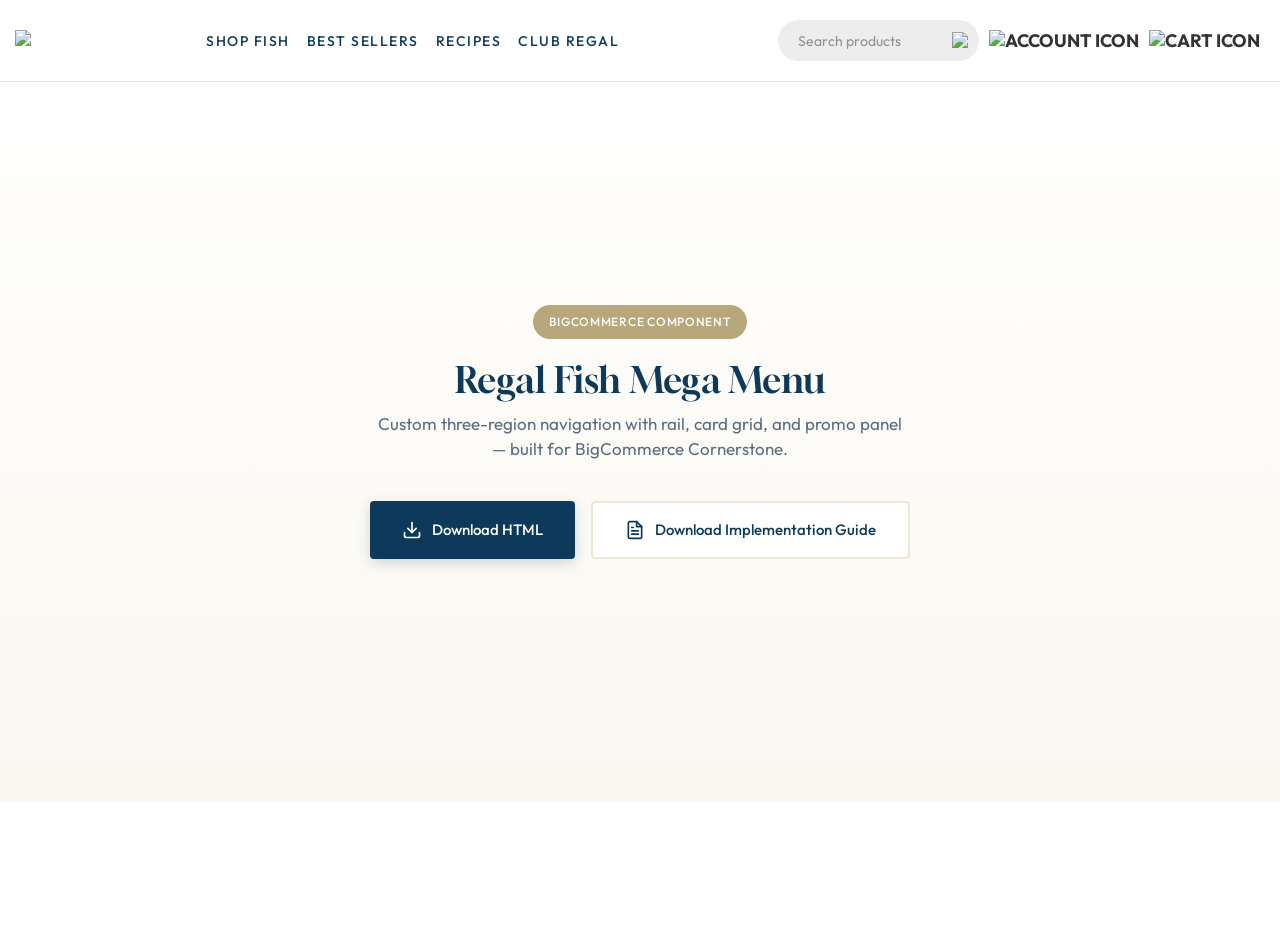
==== index.html @ 3db33301 "Add files via upload" ====
﻿<!DOCTYPE html>
<html class="no-js" lang="en">
    <head>
        <meta charset="UTF-8">
        <title>Regal Fish | Mega Menu</title>
        <meta name="description" content="Custom mega menu navigation component for Regal Fish BigCommerce store.">
        <link href="https://cdn11.bigcommerce.com/s-lz0jp6q42t/product_images/MicrosoftTeams-image%20%285%29.png?t&#x3D;1686746360" rel="shortcut icon">
        <meta name="viewport" content="width=device-width, initial-scale=1">

        <script>
            document.documentElement.className = document.documentElement.className.replace('no-js', 'js');
        </script>

        <link rel="preconnect" href="https://fonts.googleapis.com">
        <link rel="preconnect" href="https://fonts.gstatic.com" crossorigin>
        <link href="https://fonts.googleapis.com/css2?family=Outfit:wght@400;500;600&display=swap" rel="stylesheet">
        <link href="https://fonts.bunny.net/css?family=gloock:400" rel="stylesheet">

        <style type="text/css" media="screen, print">
            @font-face {
            font-family: "Calisga";
                    src: url("https://cdn11.bigcommerce.com/s-lz0jp6q42t/content/calisga.ttf");
                }
        </style>

        <link data-stencil-stylesheet href="assets/theme.css" rel="stylesheet">

        <style>
            body,
            .accordion-navigation > a,
            .accordion-title,
            .account-product-detail-heading,
            .account-product-subtitle,
            .button,
            .cart-total-grandTotal,
            .compareTable-heading,
            .form-label--alternate,
            .header-logo-text,
            .modal--alert,
            .paymentMethodForm-heading,
            .productView-info-name,
            h1, h2, h3, h4, h5, h6 {
                font-family: Outfit, sans-serif;
            }
        </style>
                    <style id="megaMenuOverrides">
            /* ===== Fish Society-style mega dropdown (Regal palette) ===== */
            /* ===== 3 breakpoints: desktop (>1200), tablet (1026-1200), mobile (<=1025) ===== */
            .navPages-item--mega { position: static; }

            .header .header--inner {
                padding: 1rem 1.5rem 0;
                grid-gap: 0.5rem;
            }
            /* mobile menu panel is hidden everywhere unless explicitly opened below 1024px */
            .mmenu { display: none !important; }

            /* --- desktop defaults (logo / nav alignment) --- */
            .header .header-logo__link { justify-content: flex-start; margin: 0; }
            .header .navPages-container { align-self: center; margin-left: 2.75rem; height: auto; }
            .header .navPages-container .navPages,
            .header .navPages-container .navPages-list--mega { display: flex; align-items: center; }
            .header .navPages-container .navPages-action { vertical-align: middle; }

            /* --- nav font/padding: consolidate theme's 1200px + 1440px into single 980px --- */
            @media (min-width: 980px) {
                .navPages .navPages-action {
                    font-size: 1.4rem;
                    padding: .78571rem .85rem;
                }
            }

            /* --- desktop: search bar fills available space, skip tablet row-below layout --- */
            @media (min-width: 1025px) {
                .header .header--inner {
                    grid-template-areas: 'logo navigation search usernav';
                    grid-template-columns: 150px 3fr 1fr auto;
                    padding: 2rem 1.5rem;
                }
                .header .header-search { flex: 1; }
                .header .header-search .form-field { width: 100%; }
            }

            .header__dropdown {
                display: none;
                position: absolute;
                top: 100%;
                left: 0;
                width: 100%;
                background-color: #fff;
                padding: 0;
                z-index: 210;
                box-shadow: 0 8px 20px rgba(13, 58, 91, 0.08);
            }

            .header__dropdown::before {
                content: "";
                position: absolute;
                left: 0;
                right: 0;
                top: -10px;
                height: 10px;
            }

            .navPages-item--mega:hover .header__dropdown,
            .navPages-item--mega:focus-within .header__dropdown,
            .navPages-item--mega.is-open .header__dropdown { display: block; }

            .header__dropdown__container {
                width: 96%;
                max-width: 1410px;
                margin: 0 auto;
                border-top: 1px solid #f2f2f2;
                padding: 30px 0 42px;
            }

            .header__dropdown__all-fish { display: flex; gap: 2rem; }

            /* --- left rail: group types --- */
            .header__dropdown__all-fish__types {
                width: 240px;
                flex-shrink: 0;
                height: calc(100% + 60px);
                margin: -30px 10px 0 0;
                padding: 30px 0;
            }

            .header__dropdown__all-fish__type {
                display: flex;
                justify-content: space-between;
                align-items: center;
                color: #0d3a5b;
                cursor: pointer;
                padding: 14px 12px;
                font-family: 'Gloock', serif;
                font-size: 1.6rem;
                line-height: 20px;
                position: relative;
            }

            .header__dropdown__all-fish__type:not(:last-child) { border-bottom: 1px solid #f0ebe0; }

            .header__dropdown__all-fish__type::after {
                content: "";
                position: absolute;
                left: 0;
                bottom: -1px;
                height: 2px;
                width: 100%;
                background-color: #b8a77b;
                transform: scaleX(0);
                transform-origin: bottom right;
                transition: transform 0.35s ease-out;
            }

            .header__dropdown__all-fish__type:hover { color: #b8a77b; }
            .header__dropdown__all-fish__type:hover::after { transform: scaleX(1); transform-origin: bottom left; }
            .header__dropdown__all-fish__type-active { color: #b8a77b; }
            .header__dropdown__all-fish__type-arrow { display: flex; align-items: center; transition: transform 0.35s ease-out; }
            .header__dropdown__all-fish__type:hover .header__dropdown__all-fish__type-arrow { transform: translateX(4px); }
            .header__dropdown__all-fish__type:hover .header__dropdown__all-fish__type-arrow svg path { stroke: #b8a77b; }

            .header__dropdown__all-fish__type-image-container {
                display: grid;
                align-items: center;
            }

            /* --- middle: collections links panel --- */
            .header__dropdown__all-fish__links {
                display: flex;
                flex-direction: column;
                flex: 1 1 auto;
                min-width: 0;
            }

            .header__dropdown__all-fish__links-title,
            .header__dropdown__all-fish__links-hot-this-week-title {
                margin: 0;
                padding: 12px 0 20px;
                font-family: 'Gloock', serif;
                font-size: 22px;
                font-weight: 400;
                color: #0d3a5b;
                text-align: left;
                letter-spacing: 0;
            }

            .header__dropdown__all-fish__links-container {
                display: none;
                grid-template-columns: repeat(3, 1fr);
                gap: 15px;
                align-content: start;
            }

            .header__dropdown__all-fish__links-container.is-active { display: grid; }

            .header__dropdown__all-fish__link { cursor: pointer; margin-bottom: 1rem; }

            .header__dropdown__all-fish__link a {
                display: grid;
                grid-template-columns: 1fr 1fr;
                align-items: stretch;
                gap: 0;
                max-width: 220px;
                height: 100%;
                padding: 0;
                border: 1px solid #eee7d6;
                border-radius: 3px;
                color: #0d3a5b;
                font-family: Outfit, sans-serif;
                font-size: 1.3rem;
                font-weight: 400;
                line-height: 20px;
                text-decoration: none;
                overflow: hidden;
                position: relative;
            }

            .header__dropdown__all-fish__link a::after {
                content: "";
                position: absolute;
                left: 0;
                bottom: 0;
                height: 2px;
                width: 100%;
                background-color: #b8a77b;
                transform: scaleX(0);
                transform-origin: bottom right;
                transition: transform 0.35s ease-out;
            }

            .header__dropdown__all-fish__link a:hover { color: #01427f; }
            .header__dropdown__all-fish__link a:hover::after { transform: scaleX(1); transform-origin: bottom left; }

            .header__dropdown__all-fish__link a span {
                display: flex;
                align-items: center;
                padding: 10px 12px;
            }

            .header__dropdown__all-fish__link-image-clip {
                position: relative;
                overflow: hidden;
            }

            .header__dropdown__all-fish__link-image {
                width: 100%;
                height: 100%;
                object-fit: cover;
                display: block;
                background: #eee7d6;
                transition: transform 0.35s ease;
            }

            .header__dropdown__all-fish__link a:hover .header__dropdown__all-fish__link-image {
                transform: scale(1.08);
            }

            /* --- right rail: Hot This Week promos --- */
            .header__dropdown__all-fish__links-hot-this-week-container {
                display: flex;
                flex-direction: column;
                width: 100%;
                max-width: 400px;
                margin-left: auto;
                margin-right: 0;
                padding-left: 40px;
            }

            .header__dropdown__all-fish__links-hot-this-week-box {
                display: flex;
                flex-direction: column;
                row-gap: 15px;
            }

            .header__dropdown__all-fish__links-hot-this-week-container a { text-decoration: none; }

            .header__promo-card {
                position: relative;
                display: flex;
                align-items: stretch;
                gap: 0;
                width: 100%;
                padding: 0;
                border: 1px solid #eee7d6;
                border-radius: 3px;
                overflow: hidden;
                transition: background-color 0.35s ease-out;
            }

            .header__promo-card:hover { background-color: #f6f1e4; }

            .header__promo-card__image { flex: 0 0 110px; overflow: hidden; }
            .header__promo-card__image img {
                width: 110px;
                height: 110px;
                object-fit: cover;
                display: block;
                transition: transform 0.35s ease-out;
            }

            .header__promo-card:hover .header__promo-card__image img { transform: scale(1.06); }
            .header__promo-card:hover .header__promo-card__text-ctaText { color: #b8a77b; }

            .header__promo-card__text {
                display: flex;
                flex-direction: column;
                justify-content: center;
                align-items: flex-start;
                width: 100%;
                height: auto;
                padding: 12px 14px;
            }

            .header__promo-card__text > span {
                color: #0d3a5b;
                margin: 0 0 8px;
                font-family: 'Gloock', serif;
                font-size: 17px;
                font-weight: 400;
                line-height: 120%;
            }

            .header__promo-card__text-ctaText {
                margin: 0;
                font-family: Outfit, sans-serif;
                font-size: 13px;
                color: #01427f;
                text-decoration: underline;
            }

            .header__promo-card__text-subtitle {
                display: inline-block;
                margin: 0 0 8px;
                padding: 4px 8px;
                border-radius: 3px;
                background-color: #b8a77b;
                color: #fff;
                font-family: Outfit, sans-serif;
                font-size: 11px;
                font-weight: 500;
                line-height: 1;
                letter-spacing: 0.04em;
                text-transform: uppercase;
            }

            /* ============================================
               TABLET  max-width: 1200px
               ============================================ */
            @media (max-width: 1200px) {
                .header__dropdown__all-fish__links-hot-this-week-container { display: none; }
                .header__dropdown__all-fish__links-container { grid-template-columns: repeat(2, 1fr); }
                .header__dropdown__all-fish__types { width: 200px; margin-right: 0; }
                .header__dropdown__all-fish__type { padding: 12px 10px; }
                .header__dropdown__all-fish__link a { max-width: none; }
            }

            /* hide hamburger at exactly 1025px (theme shows it there, we want 1024px) */
            @media (min-width: 1025px) and (max-width: 1025px) {
                .mobileMenu-toggle { display: none !important; }
            }

            /* keep two-row mobile grid layout through 1024px (theme switches to single-row at 801px) */
            @media (min-width: 801px) and (max-width: 1024px) {
                .header .header--inner {
                    grid-template-areas: 'mobilenav logo usernav' 'search search search';
                    grid-template-columns: 1fr 140px 1fr;
                    grid-gap: 1rem;
                    padding-top: 1.5rem;
                    padding-bottom: 1.5rem;
                }
            }

            /* ============================================
               MOBILE  max-width: 1024px
               hamburger + nav switch + mmenu + dropdown mobile
               ============================================ */
            @media (max-width: 1024px) {
                /* --- hamburger: gold circle matching basket.svg --- */
                .mobileMenu-toggle {
                    width: 41.19px;
                    height: 41.19px;
                    padding: 0;
                    line-height: 0;
                    border-radius: 50%;
                    background-color: #b8a77b !important;
                    display: flex;
                    align-items: center;
                    justify-content: center;
                    overflow: hidden;
                }

                .mobileMenu-toggle .mobileMenu-toggleIcon {
                    position: absolute !important;
                    top: 50% !important;
                    left: 50% !important;
                    transform: translate(-50%, -50%);
                    width: 20px !important;
                    height: 2px !important;
                    line-height: 0;
                    margin: 0;
                }

                .mobileMenu-toggle:not(.is-open) .mobileMenu-toggleIcon { background-color: #fff !important; }

                .mobileMenu-toggle .mobileMenu-toggleIcon::before,
                .mobileMenu-toggle .mobileMenu-toggleIcon::after {
                    width: 20px !important;
                    height: 2px !important;
                    background-color: #fff !important;
                    left: 0 !important;
                }

                .mobileMenu-toggle:not(.is-open) .mobileMenu-toggleIcon::before { top: -6px !important; bottom: auto !important; }
                .mobileMenu-toggle:not(.is-open) .mobileMenu-toggleIcon::after { bottom: -6px !important; top: auto !important; }

                /* --- theme nav hidden, self-contained mmenu active --- */
                .navPages-container,
                .navPages-container.is-open { display: none !important; }

                .mmenu {
                    display: none;
                    position: absolute;
                    top: 100%;
                    left: 0;
                    right: 0;
                    z-index: 300;
                    background-color: #fff;
                    border-top: 1px solid #eee7d6;
                    box-shadow: 0 8px 20px rgba(13, 58, 91, 0.08);
                    max-height: calc(100vh - 90px);
                    overflow-y: auto;
                    -webkit-overflow-scrolling: touch;
                }
                .mmenu.is-open { display: block !important; }

                .mmenu__inner { padding: 4px 0 14px; }

                .mmenu__top,
                .mmenu__group {
                    display: flex;
                    justify-content: space-between;
                    align-items: center;
                    width: 100%;
                    padding: 15px 16px;
                    border: 0;
                    border-bottom: 1px solid #f0ebe0;
                    background: none;
                    font-family: 'Gloock', serif;
                    color: #0d3a5b;
                    text-align: left;
                    text-decoration: none;
                    cursor: pointer;
                }
                .mmenu__top { font-size: 1.7rem; }
                .mmenu__top--club { color: #b8a77b; }

                .mmenu__chev { flex-shrink: 0; color: #b8a77b; transition: transform 0.25s ease-out; }
                .mmenu__top.is-expanded .mmenu__chev,
                .mmenu__group.is-expanded .mmenu__chev { transform: rotate(180deg); }

                .mmenu__shop { padding: 2px 0 6px; background-color: #faf7ef; }
                .mmenu__shop .mmenu__group:last-of-type { border-bottom: 0; }

                .mmenu__group { font-size: 1.55rem; padding-left: 24px; }

                .mmenu__cards {
                    display: grid;
                    grid-template-columns: 1fr 1fr;
                    gap: 8px;
                    margin: 0 12px 12px;
                    padding: 10px;
                    background-color: #fff;
                    border: 1px solid #eee7d6;
                    border-radius: 3px;
                }
                .mmenu__cards[hidden] { display: none; }

                .mmenu__card {
                    display: flex;
                    align-items: center;
                    gap: 10px;
                    padding: 5px;
                    border: 1px solid #eee7d6;
                    border-radius: 3px;
                    background-color: #fff;
                    color: #0d3a5b;
                    font-family: Outfit, sans-serif;
                    font-size: 1.3rem;
                    line-height: 1.25;
                    text-decoration: none;
                }
                .mmenu__card img { width: 44px; height: 44px; object-fit: cover; flex-shrink: 0; }

                /* --- mega dropdown becomes mobile pill layout --- */
                .header__dropdown {
                    position: static;
                    box-shadow: none;
                    width: auto;
                    background-color: #fff;
                    border-top: 1px solid #eee7d6;
                }

                .header__dropdown::before { display: none; }

                .navPages-item--mega:hover .header__dropdown,
                .navPages-item--mega:focus-within .header__dropdown { display: none; }
                .navPages-item--mega.is-open .header__dropdown { display: block; }

                .navPages-container.is-open { overflow-y: auto; }

                .header__dropdown__container { width: auto; max-width: none; padding: 12px 12px 16px; border-top: 0; }
                .header__dropdown__all-fish { flex-direction: column; gap: 14px; }

                /* group rows become tappable pills */
                .header__dropdown__all-fish__types {
                    width: auto;
                    height: auto;
                    margin: 0;
                    padding: 0;
                    display: flex;
                    flex-wrap: wrap;
                    gap: 8px;
                }

                .header__dropdown__all-fish__type {
                    padding: 10px 13px;
                    border: 1px solid #eee7d6;
                    border-radius: 999px;
                    font-family: Outfit, sans-serif;
                    font-size: 1.4rem;
                    line-height: 1;
                }

                .header__dropdown__all-fish__type:not(:last-child) { border-bottom: 1px solid #eee7d6; }

                .header__dropdown__all-fish__type::after { display: none; }

                .header__dropdown__all-fish__type:hover,
                .header__dropdown__all-fish__type-active { color: #fff; background-color: #b8a77b; border-color: #b8a77b; }

                .header__dropdown__all-fish__type-arrow { display: none; }

                /* titles sit flush above their panel */
                .header__dropdown__all-fish__links-title,
                .header__dropdown__all-fish__links-hot-this-week-title {
                    padding: 0 0 10px;
                    font-size: 20px;
                }

                .header__dropdown__all-fish__link { margin-bottom: 0; }
                .header__dropdown__all-fish__link a span { font-size: 1.4rem; }

                /* cards: 2-col default, single-col on very small screens */
                .header__dropdown__all-fish__links-container {
                    grid-template-columns: repeat(2, 1fr);
                    gap: 10px;
                }

                @media (max-width: 480px) {
                    .header__dropdown__all-fish__links-container { grid-template-columns: 1fr; }
                    .header__dropdown__all-fish__link a { grid-template-columns: 42% 1fr; }
                }
            }

        </style>

        <style>
            /* ===== Hero section styles ===== */
            .hero {
                display: flex;
                flex-direction: column;
                align-items: center;
                justify-content: center;
                text-align: center;
                padding: 80px 24px 100px;
                min-height: calc(100vh - 180px);
                background: linear-gradient(180deg, #fff 0%, #faf7ef 100%);
            }

            .hero__badge {
                display: inline-block;
                margin-bottom: 20px;
                padding: 6px 16px;
                border-radius: 999px;
                background-color: #b8a77b;
                color: #fff;
                font-family: Outfit, sans-serif;
                font-size: 12px;
                font-weight: 500;
                letter-spacing: 0.06em;
                text-transform: uppercase;
            }

            .hero__title {
                margin: 0 0 12px;
                font-family: 'Gloock', serif;
                font-size: clamp(2.4rem, 5vw, 3.6rem);
                font-weight: 400;
                color: #0d3a5b;
                line-height: 1.15;
            }

            .hero__subtitle {
                margin: 0 0 40px;
                font-family: Outfit, sans-serif;
                font-size: clamp(1.4rem, 2.5vw, 1.7rem);
                font-weight: 400;
                color: #5a6d7e;
                max-width: 540px;
                line-height: 1.45;
            }

            .hero__buttons {
                display: flex;
                flex-wrap: wrap;
                gap: 16px;
                justify-content: center;
            }

            .hero__btn {
                display: inline-flex;
                align-items: center;
                gap: 10px;
                padding: 16px 32px;
                border-radius: 4px;
                font-family: Outfit, sans-serif;
                font-size: 1.5rem;
                font-weight: 500;
                text-decoration: none;
                cursor: pointer;
                transition: background-color 0.25s ease, color 0.25s ease, box-shadow 0.25s ease;
            }

            .hero__btn--primary {
                background-color: #0d3a5b;
                color: #fff;
                box-shadow: 0 4px 14px rgba(13, 58, 91, 0.18);
            }

            .hero__btn--primary:hover {
                background-color: #01427f;
                box-shadow: 0 6px 20px rgba(1, 66, 127, 0.24);
            }

            .hero__btn--secondary {
                background-color: #fff;
                color: #0d3a5b;
                border: 2px solid #eee7d6;
            }

            .hero__btn--secondary:hover {
                border-color: #b8a77b;
                color: #b8a77b;
            }

            .hero__btn svg {
                width: 20px;
                height: 20px;
                flex-shrink: 0;
            }

            @media (max-width: 600px) {
                .hero { padding: 60px 20px 80px; }
                .hero__buttons { flex-direction: column; width: 100%; max-width: 320px; }
                .hero__btn { width: 100%; justify-content: center; }
            }
        </style>
</head>
<body>
<header class="header" role="banner">
    <div class="header--inner">
        <a href="#" class="mobileMenu-toggle" data-mobile-menu-toggle="menu">
            <span class="mobileMenu-toggleIcon">Toggle menu</span>
        </a>
        <nav class="navUser">

    <ul class="navUser-section navUser-section--alt">
            <li class="navUser-item navUser-item--account">
                <a class="navUser-action"
                   href="https://regalfish.co.uk/login.php"
                   aria-label="Sign in"
                >
                <img src="https://cdn11.bigcommerce.com/s-lz0jp6q42t/stencil/526afbd0-7ec4-013f-fe36-4aa1f79feaa5/e/20672ba0-7e9a-013f-3a9b-2e37e71a75be/icons/account.svg" alt="Account Icon">
                </a>
                </li>
        <li class="navUser-item navUser-item--cart">
            <a class="navUser-action"
               data-cart-preview
               data-dropdown="cart-preview-dropdown"
               data-options="align:right"
               href="https://regalfish.co.uk/cart.php"
               aria-label="Cart with 0 items"
            >
                <span class="navUser-item-cartLabel"><img src="https://cdn11.bigcommerce.com/s-lz0jp6q42t/stencil/526afbd0-7ec4-013f-fe36-4aa1f79feaa5/e/20672ba0-7e9a-013f-3a9b-2e37e71a75be/icons/basket.svg" alt="Cart Icon"></span>
                <span class="countPill cart-quantity"></span>
            </a>

            <div class="dropdown-menu" id="cart-preview-dropdown" data-dropdown-content aria-hidden="true"></div>
        </li>
    </ul>
</nav>        <div class="header-logo">
            <a href="https://regalfish.co.uk/" class="header-logo__link" data-header-logo-link>
        <div class="header-logo-image-container">
            <img class="header-logo-image"
            src="https://cdn11.bigcommerce.com/s-lz0jp6q42t/stencil/526afbd0-7ec4-013f-fe36-4aa1f79feaa5/e/20672ba0-7e9a-013f-3a9b-2e37e71a75be/icons/logo-blue.svg"
            alt="Regal Fish Supplies Limited"
            title="Regal Fish Supplies Limited">
        </div>
</a>
        </div>
        <div class="navPages-container" id="menu" data-menu>
            <nav class="navPages">
    <ul class="navPages-list navPages-list--mega">
                <li class="navPages-item navPages-item--mega">
            <a class="navPages-action has-subMenu" href="https://regalfish.co.uk/brands/" aria-haspopup="true">
                Shop Fish
                <i class="icon navPages-action-moreIcon" aria-hidden="true" data-collapsible="navPages-Mega">
                    <svg><use href="#icon-chevron-down" /></svg>
                </i>
            </a>
            <div class="header__dropdown" id="navPages-Mega" role="menu">
                <div class="header__dropdown__container">
                    <div class="header__dropdown__all-fish">
                        <div class="header__dropdown__all-fish__types">
                    <div class="header__dropdown__all-fish__type header__dropdown__all-fish__type-active" data-target="fish" data-handle="/fish/">

                        <div class="header__dropdown__all-fish__type-image-container">


                            <span>Fish</span>

                        </div>

                        <div class="header__dropdown__all-fish__type-arrow"><svg width="12" height="12" viewBox="0 0 12 12" fill="none" aria-hidden="true"><path d="M6 2.5L9.5 6L6 9.5" stroke="black" stroke-linecap="round" stroke-linejoin="round"/></svg></div>

                    </div>

                    <div class="header__dropdown__all-fish__type" data-target="shellfish" data-handle="/shellfish/">
                        <div class="header__dropdown__all-fish__type-image-container">
                            <span>Shellfish</span>
                        </div>
                        <div class="header__dropdown__all-fish__type-arrow"><svg width="12" height="12" viewBox="0 0 12 12" fill="none" aria-hidden="true"><path d="M6 2.5L9.5 6L6 9.5" stroke="black" stroke-linecap="round" stroke-linejoin="round"/></svg></div>
                    </div>
<div class="header__dropdown__all-fish__type" data-target="smoked" data-handle="/smoked-fish/">
                        <div class="header__dropdown__all-fish__type-image-container">
                            <span>Smoked &amp; Cured</span>
                        </div>
                        <div class="header__dropdown__all-fish__type-arrow"><svg width="12" height="12" viewBox="0 0 12 12" fill="none" aria-hidden="true"><path d="M6 2.5L9.5 6L6 9.5" stroke="black" stroke-linecap="round" stroke-linejoin="round"/></svg></div>
                    </div>

                    <div class="header__dropdown__all-fish__type" data-target="prepared" data-handle="/prepared-fish/">

                        <div class="header__dropdown__all-fish__type-image-container">


                            <span>Prepared & Easy</span>

                        </div>

                        <div class="header__dropdown__all-fish__type-arrow"><svg width="12" height="12" viewBox="0 0 12 12" fill="none" aria-hidden="true"><path d="M6 2.5L9.5 6L6 9.5" stroke="black" stroke-linecap="round" stroke-linejoin="round"/></svg></div>

                    </div>

                    <div class="header__dropdown__all-fish__type" data-target="pantry" data-handle="/pantry/">

                        <div class="header__dropdown__all-fish__type-image-container">


                            <span>Pantry & More</span>

                        </div>

                        <div class="header__dropdown__all-fish__type-arrow"><svg width="12" height="12" viewBox="0 0 12 12" fill="none" aria-hidden="true"><path d="M6 2.5L9.5 6L6 9.5" stroke="black" stroke-linecap="round" stroke-linejoin="round"/></svg></div>

                    </div>

                        </div>
                        <div class="header__dropdown__all-fish__links">
                            <h4 class="header__dropdown__all-fish__links-title">Categories</h4>
                <div class="header__dropdown__all-fish__links-container is-active" data-panel="fish">

                    <div class="header__dropdown__all-fish__link"><a href="/fish/white-fish/"><span>White Fish</span><div class="header__dropdown__all-fish__link-image-clip"><img src="assets/images/white-fish.jpg" alt="" loading="lazy" class="header__dropdown__all-fish__link-image" onerror="this.remove()"></div></a></div>

                    <div class="header__dropdown__all-fish__link"><a href="/fish/oily-fish/"><span>Oily Fish</span><div class="header__dropdown__all-fish__link-image-clip"><img src="assets/images/oily-fish.jpg" alt="" loading="lazy" class="header__dropdown__all-fish__link-image" onerror="this.remove()"></div></a></div>

                    <div class="header__dropdown__all-fish__link"><a href="/fish/flatfish/"><span>Flatfish</span><div class="header__dropdown__all-fish__link-image-clip"><img src="assets/images/flatfish.jpg" alt="" loading="lazy" class="header__dropdown__all-fish__link-image" onerror="this.remove()"></div></a></div>

                    <div class="header__dropdown__all-fish__link"><a href="/fish/whole-fish/"><span>Whole Fish</span><div class="header__dropdown__all-fish__link-image-clip"><img src="assets/images/whole-fish.jpg" alt="" loading="lazy" class="header__dropdown__all-fish__link-image" onerror="this.remove()"></div></a></div>

                    <div class="header__dropdown__all-fish__link"><a href="/fish/fresh-fish/"><span>Fresh Fish</span><div class="header__dropdown__all-fish__link-image-clip"><img src="assets/images/fresh-fish.jpg" alt="" loading="lazy" class="header__dropdown__all-fish__link-image" onerror="this.remove()"></div></a></div>

                    <div class="header__dropdown__all-fish__link"><a href="/fish/frozen-fish/"><span>Frozen Fish</span><div class="header__dropdown__all-fish__link-image-clip"><img src="assets/images/frozen-fish.jpg" alt="" loading="lazy" class="header__dropdown__all-fish__link-image" onerror="this.remove()"></div></a></div>

                    <div class="header__dropdown__all-fish__link"><a href="/fish/fish-portions/"><span>Fish Portions</span><div class="header__dropdown__all-fish__link-image-clip"><img src="assets/images/fish-portions.jpg" alt="" loading="lazy" class="header__dropdown__all-fish__link-image" onerror="this.remove()"></div></a></div>

                    <div class="header__dropdown__all-fish__link"><a href="/fish/fish-fillets/"><span>Fish Fillets</span><div class="header__dropdown__all-fish__link-image-clip"><img src="assets/images/fish-fillets.jpg" alt="" loading="lazy" class="header__dropdown__all-fish__link-image" onerror="this.remove()"></div></a></div>

                    <div class="header__dropdown__all-fish__link"><a href="/fish/seasonal-picks/"><span>Seasonal Picks</span><div class="header__dropdown__all-fish__link-image-clip"><img src="assets/images/seasonal-picks.jpg" alt="" loading="lazy" class="header__dropdown__all-fish__link-image" onerror="this.remove()"></div></a></div>

                </div>

                                    <div class="header__dropdown__all-fish__links-container" data-panel="shellfish">
                    <div class="header__dropdown__all-fish__link"><a href="/shellfish/prawns/"><span>Prawns</span><div class="header__dropdown__all-fish__link-image-clip"><img src="assets/images/prawns.jpg" alt="" loading="lazy" class="header__dropdown__all-fish__link-image" onerror="this.remove()"></div></a></div>
                    <div class="header__dropdown__all-fish__link"><a href="/shellfish/crab/"><span>Crab</span><div class="header__dropdown__all-fish__link-image-clip"><img src="assets/images/crab.jpg" alt="" loading="lazy" class="header__dropdown__all-fish__link-image" onerror="this.remove()"></div></a></div>
                    <div class="header__dropdown__all-fish__link"><a href="/shellfish/lobster/"><span>Lobster</span><div class="header__dropdown__all-fish__link-image-clip"><img src="assets/images/lobster.jpg" alt="" loading="lazy" class="header__dropdown__all-fish__link-image" onerror="this.remove()"></div></a></div>
                    <div class="header__dropdown__all-fish__link"><a href="/shellfish/scallops/"><span>Scallops</span><div class="header__dropdown__all-fish__link-image-clip"><img src="assets/images/scallops.jpg" alt="" loading="lazy" class="header__dropdown__all-fish__link-image" onerror="this.remove()"></div></a></div>
                    <div class="header__dropdown__all-fish__link"><a href="/shellfish/mussels/"><span>Mussels</span><div class="header__dropdown__all-fish__link-image-clip"><img src="assets/images/mussels.jpg" alt="" loading="lazy" class="header__dropdown__all-fish__link-image" onerror="this.remove()"></div></a></div>
                    </div>
                    <div class="header__dropdown__all-fish__links-container" data-panel="smoked">
                    <div class="header__dropdown__all-fish__link"><a href="/smoked-fish/smoked-salmon/"><span>Smoked Salmon</span><div class="header__dropdown__all-fish__link-image-clip"><img src="assets/images/smoked-salmon.jpg" alt="" loading="lazy" class="header__dropdown__all-fish__link-image" onerror="this.remove()"></div></a></div>
                    <div class="header__dropdown__all-fish__link"><a href="/smoked-fish/smoked-haddock/"><span>Smoked Haddock</span><div class="header__dropdown__all-fish__link-image-clip"><img src="assets/images/smoked-fish.jpg" alt="" loading="lazy" class="header__dropdown__all-fish__link-image" onerror="this.remove()"></div></a></div>
                    <div class="header__dropdown__all-fish__link"><a href="/smoked-fish/cured-fish/"><span>Cured Fish</span><div class="header__dropdown__all-fish__link-image-clip"><img src="assets/images/cured-fish.jpg" alt="" loading="lazy" class="header__dropdown__all-fish__link-image" onerror="this.remove()"></div></a></div>
                    </div>
<div class="header__dropdown__all-fish__links-container" data-panel="prepared">

                    <div class="header__dropdown__all-fish__link"><a href="/prepared-fish/no-prep-needed/"><span>No Prep Needed</span><div class="header__dropdown__all-fish__link-image-clip"><img src="assets/images/no-prep-needed.jpg" alt="" loading="lazy" class="header__dropdown__all-fish__link-image" onerror="this.remove()"></div></a></div>

                    <div class="header__dropdown__all-fish__link"><a href="/prepared-fish/chef-ready/"><span>Chef Ready</span><div class="header__dropdown__all-fish__link-image-clip"><img src="assets/images/chef-ready.jpg" alt="" loading="lazy" class="header__dropdown__all-fish__link-image" onerror="this.remove()"></div></a></div>

                    <div class="header__dropdown__all-fish__link"><a href="/prepared-fish/fish-cakes/"><span>Fish Cakes</span><div class="header__dropdown__all-fish__link-image-clip"><img src="assets/images/fish-cakes.jpg" alt="" loading="lazy" class="header__dropdown__all-fish__link-image" onerror="this.remove()"></div></a></div>

                    <div class="header__dropdown__all-fish__link"><a href="/prepared-fish/fish-fingers/"><span>Fish Fingers</span><div class="header__dropdown__all-fish__link-image-clip"><img src="assets/images/fish-fingers.jpg" alt="" loading="lazy" class="header__dropdown__all-fish__link-image" onerror="this.remove()"></div></a></div>

                    <div class="header__dropdown__all-fish__link"><a href="/prepared-fish/battered-breaded/"><span>Battered & Breaded</span><div class="header__dropdown__all-fish__link-image-clip"><img src="assets/images/battered-breaded.jpg" alt="" loading="lazy" class="header__dropdown__all-fish__link-image" onerror="this.remove()"></div></a></div>

                </div>

                <div class="header__dropdown__all-fish__links-container" data-panel="pantry">

                    <div class="header__dropdown__all-fish__link"><a href="/pantry/tinned-fish/"><span>Tinned Fish</span><div class="header__dropdown__all-fish__link-image-clip"><img src="assets/images/tinned-fish.jpg" alt="" loading="lazy" class="header__dropdown__all-fish__link-image" onerror="this.remove()"></div></a></div>

                    <div class="header__dropdown__all-fish__link"><a href="/pantry/sauces-butters/"><span>Sauces & Butters</span><div class="header__dropdown__all-fish__link-image-clip"><img src="assets/images/fish-sauce-butter.jpg" alt="" loading="lazy" class="header__dropdown__all-fish__link-image" onerror="this.remove()"></div></a></div>

                    <div class="header__dropdown__all-fish__link"><a href="/pantry/essentials/"><span>Pantry Essentials</span><div class="header__dropdown__all-fish__link-image-clip"><img src="assets/images/pantry.jpg" alt="" loading="lazy" class="header__dropdown__all-fish__link-image" onerror="this.remove()"></div></a></div>

                    <div class="header__dropdown__all-fish__link"><a href="/pantry/accessories/"><span>Accessories</span><div class="header__dropdown__all-fish__link-image-clip"><img src="assets/images/accessories.jpg" alt="" loading="lazy" class="header__dropdown__all-fish__link-image" onerror="this.remove()"></div></a></div>

                    <div class="header__dropdown__all-fish__link"><a href="/pantry/pet-treats/"><span>Pet Treats</span><div class="header__dropdown__all-fish__link-image-clip"><img src="assets/images/pet-treats.jpg" alt="" loading="lazy" class="header__dropdown__all-fish__link-image" onerror="this.remove()"></div></a></div>

                </div>

                        </div>
                        <div class="header__dropdown__all-fish__links-hot-this-week-container">
                            <h4 class="header__dropdown__all-fish__links-hot-this-week-title">Featured</h4>
                            <div class="header__dropdown__all-fish__links-hot-this-week-box">
                <a href="https://regalfish.co.uk/best-sellers/">

                    <div class="header__promo-card">

                        <div class="header__promo-card__image"><img src="assets/images/feature-best-sellers.jpg" width="110" height="110" alt="" loading="lazy" onerror="this.remove()"></div>

                        <div class="header__promo-card__text"><p class="header__promo-card__text-subtitle">From £6.95</p><span>Best Sellers</span><p class="header__promo-card__text-ctaText">Shop now</p></div>

                    </div>

                </a>

                <a href="https://regalfish.co.uk/new/">

                    <div class="header__promo-card">

                        <div class="header__promo-card__image"><img src="assets/images/feature-new-in.jpg" width="110" height="110" alt="" loading="lazy" onerror="this.remove()"></div>

                        <div class="header__promo-card__text"><p class="header__promo-card__text-subtitle">Just landed</p><span>New Arrivals</span><p class="header__promo-card__text-ctaText">Discover</p></div>

                    </div>

                </a>

                <a href="https://regalfish.co.uk/club-regal/">

                    <div class="header__promo-card">

                        <div class="header__promo-card__image"><img src="assets/images/feature-club-regal.jpg" width="110" height="110" alt="" loading="lazy" onerror="this.remove()"></div>

                        <div class="header__promo-card__text"><p class="header__promo-card__text-subtitle">Exclusive offers</p><span>Club Regal</span><p class="header__promo-card__text-ctaText">Join today</p></div>

                    </div>

                </a>

                            </div>
                        </div>
                    </div>
                </div>
            </div>
        </li>
        <li class="navPages-item">
            <a class="navPages-action"
               href="https://regalfish.co.uk/best-sellers/"
               aria-label="Best Sellers">
                Best Sellers
            </a>
        </li>
        
        <li class="navPages-item">
            <a class="navPages-action"
               href="https://regalfish.co.uk/recipes/"
               aria-label="Recipes">
                Recipes
            </a>
        </li>
        
        <li class="navPages-item nav-acccount hide-desktop">
            <a class="navPages-action"
               href="https://regalfish.co.uk/login.php"
               aria-label="Sign in">
                Sign in
            </a>
                or
                <a class="navPages-action"
                   href="https://regalfish.co.uk/login.php?action=create_account"
                   aria-label="Register">
                    Register
                </a>
        </li>
        <li class="navPages-item"><a class="navPages-action"
           href="/club-regal"
           aria-label="Club Regal">
            Club Regal
        </a></li>
    </ul>
</nav>
        </div>
        <div class="header-search">
            <div class="search">
    <form class="form" onsubmit="return false" data-url="https://regalfish.co.uk/search.php" data-quick-search-form>
        <fieldset class="form-fieldset">
            <div class="form-field">
                <input class="form-input"
                       data-search-quick
                       name="nav-menu-quick-search"
                       id="nav-menu-quick-search"
                       data-error-message="Search field cannot be empty."
                       placeholder="Search products"
                       autocomplete="off"
                >
                <img src="https://cdn11.bigcommerce.com/s-lz0jp6q42t/stencil/526afbd0-7ec4-013f-fe36-4aa1f79feaa5/e/20672ba0-7e9a-013f-3a9b-2e37e71a75be/icons/search-icon.svg" alt="Search Icon">
            </div>
        </fieldset>
    </form>
    <section class="quickSearchResults" data-bind="html: results"></section>
    <p role="status"
       aria-live="polite"
       class="aria-description--hidden"
       data-search-aria-message-predefined-text="product results for"
    ></p>
</div>
        </div>
    </div>

        <!-- Mobile menu: self-contained rebuild -->
        <nav class="mmenu" id="mmenu" aria-hidden="true">
            <div class="mmenu__inner">
                <button class="mmenu__top mmenu__top--shop" type="button" aria-expanded="false"><span>Shop Fish</span><svg class="mmenu__chev" width="12" height="12" viewBox="0 0 12 12" fill="none" aria-hidden="true"><path d="M2.5 6L6 9.5L9.5 6" stroke="currentColor" stroke-linecap="round" stroke-linejoin="round"/></svg></button>
                <div class="mmenu__shop" hidden>
                <button class="mmenu__group" type="button" aria-expanded="false">
                    <span>Fish</span>
                    <svg class="mmenu__chev" width="12" height="12" viewBox="0 0 12 12" fill="none" aria-hidden="true"><path d="M2.5 6L6 9.5L9.5 6" stroke="currentColor" stroke-linecap="round" stroke-linejoin="round"/></svg>
                </button>
                <div class="mmenu__cards" hidden>
                    <a class="mmenu__card" href="/fish/white-fish/"><img src="assets/images/white-fish.jpg" alt="" loading="lazy"><span>White Fish</span></a>
                    <a class="mmenu__card" href="/fish/oily-fish/"><img src="assets/images/oily-fish.jpg" alt="" loading="lazy"><span>Oily Fish</span></a>
                    <a class="mmenu__card" href="/fish/flatfish/"><img src="assets/images/flatfish.jpg" alt="" loading="lazy"><span>Flatfish</span></a>
                    <a class="mmenu__card" href="/fish/whole-fish/"><img src="assets/images/whole-fish.jpg" alt="" loading="lazy"><span>Whole Fish</span></a>
                    <a class="mmenu__card" href="/fish/fresh-fish/"><img src="assets/images/fresh-fish.jpg" alt="" loading="lazy"><span>Fresh Fish</span></a>
                    <a class="mmenu__card" href="/fish/frozen-fish/"><img src="assets/images/frozen-fish.jpg" alt="" loading="lazy"><span>Frozen Fish</span></a>
                    <a class="mmenu__card" href="/fish/fish-portions/"><img src="assets/images/fish-portions.jpg" alt="" loading="lazy"><span>Fish Portions</span></a>
                    <a class="mmenu__card" href="/fish/fish-fillets/"><img src="assets/images/fish-fillets.jpg" alt="" loading="lazy"><span>Fish Fillets</span></a>
                    <a class="mmenu__card" href="/fish/seasonal-picks/"><img src="assets/images/seasonal-picks.jpg" alt="" loading="lazy"><span>Seasonal Picks</span></a>
                </div>
                <button class="mmenu__group" type="button" aria-expanded="false">
                    <span>Shellfish</span>
                    <svg class="mmenu__chev" width="12" height="12" viewBox="0 0 12 12" fill="none" aria-hidden="true"><path d="M2.5 6L6 9.5L9.5 6" stroke="currentColor" stroke-linecap="round" stroke-linejoin="round"/></svg>
                </button>
                <div class="mmenu__cards" hidden>
                    <a class="mmenu__card" href="/shellfish/prawns/"><img src="assets/images/prawns.jpg" alt="" loading="lazy"><span>Prawns</span></a>
                    <a class="mmenu__card" href="/shellfish/crab/"><img src="assets/images/crab.jpg" alt="" loading="lazy"><span>Crab</span></a>
                    <a class="mmenu__card" href="/shellfish/lobster/"><img src="assets/images/lobster.jpg" alt="" loading="lazy"><span>Lobster</span></a>
                    <a class="mmenu__card" href="/shellfish/scallops/"><img src="assets/images/scallops.jpg" alt="" loading="lazy"><span>Scallops</span></a>
                    <a class="mmenu__card" href="/shellfish/mussels/"><img src="assets/images/mussels.jpg" alt="" loading="lazy"><span>Mussels</span></a>
                </div>
                <button class="mmenu__group" type="button" aria-expanded="false">
                    <span>Smoked &amp; Cured</span>
                    <svg class="mmenu__chev" width="12" height="12" viewBox="0 0 12 12" fill="none" aria-hidden="true"><path d="M2.5 6L6 9.5L9.5 6" stroke="currentColor" stroke-linecap="round" stroke-linejoin="round"/></svg>
                </button>
                <div class="mmenu__cards" hidden>
                    <a class="mmenu__card" href="/smoked-fish/smoked-salmon/"><img src="assets/images/smoked-salmon.jpg" alt="" loading="lazy"><span>Smoked Salmon</span></a>
                    <a class="mmenu__card" href="/smoked-fish/smoked-haddock/"><img src="assets/images/smoked-fish.jpg" alt="" loading="lazy"><span>Smoked Haddock</span></a>
                    <a class="mmenu__card" href="/smoked-fish/cured-fish/"><img src="assets/images/cured-fish.jpg" alt="" loading="lazy"><span>Cured Fish</span></a>
                </div>
                <button class="mmenu__group" type="button" aria-expanded="false">
                    <span>Prepared &amp; Easy</span>
                    <svg class="mmenu__chev" width="12" height="12" viewBox="0 0 12 12" fill="none" aria-hidden="true"><path d="M2.5 6L6 9.5L9.5 6" stroke="currentColor" stroke-linecap="round" stroke-linejoin="round"/></svg>
                </button>
                <div class="mmenu__cards" hidden>
                    <a class="mmenu__card" href="/prepared-fish/no-prep-needed/"><img src="assets/images/no-prep-needed.jpg" alt="" loading="lazy"><span>No Prep Needed</span></a>
                    <a class="mmenu__card" href="/prepared-fish/chef-ready/"><img src="assets/images/chef-ready.jpg" alt="" loading="lazy"><span>Chef Ready</span></a>
                    <a class="mmenu__card" href="/prepared-fish/fish-cakes/"><img src="assets/images/fish-cakes.jpg" alt="" loading="lazy"><span>Fish Cakes</span></a>
                    <a class="mmenu__card" href="/prepared-fish/fish-fingers/"><img src="assets/images/fish-fingers.jpg" alt="" loading="lazy"><span>Fish Fingers</span></a>
                    <a class="mmenu__card" href="/prepared-fish/battered-breaded/"><img src="assets/images/battered-breaded.jpg" alt="" loading="lazy"><span>Battered & Breaded</span></a>
                </div>
                <button class="mmenu__group" type="button" aria-expanded="false">
                    <span>Pantry &amp; More</span>
                    <svg class="mmenu__chev" width="12" height="12" viewBox="0 0 12 12" fill="none" aria-hidden="true"><path d="M2.5 6L6 9.5L9.5 6" stroke="currentColor" stroke-linecap="round" stroke-linejoin="round"/></svg>
                </button>
                <div class="mmenu__cards" hidden>
                    <a class="mmenu__card" href="/pantry/tinned-fish/"><img src="assets/images/tinned-fish.jpg" alt="" loading="lazy"><span>Tinned Fish</span></a>
                    <a class="mmenu__card" href="/pantry/sauces-butters/"><img src="assets/images/fish-sauce-butter.jpg" alt="" loading="lazy"><span>Sauces & Butters</span></a>
                    <a class="mmenu__card" href="/pantry/essentials/"><img src="assets/images/pantry.jpg" alt="" loading="lazy"><span>Pantry Essentials</span></a>
                    <a class="mmenu__card" href="/pantry/accessories/"><img src="assets/images/accessories.jpg" alt="" loading="lazy"><span>Accessories</span></a>
                    <a class="mmenu__card" href="/pantry/pet-treats/"><img src="assets/images/pet-treats.jpg" alt="" loading="lazy"><span>Pet Treats</span></a>
                </div>
            </div>
                <a class="mmenu__top" href="https://regalfish.co.uk/best-sellers/">Best Sellers</a>
                <a class="mmenu__top" href="https://regalfish.co.uk/recipes/">Recipes</a>
                <a class="mmenu__top" href="https://regalfish.co.uk/login.php">Sign in</a>
                <a class="mmenu__top" href="https://regalfish.co.uk/login.php?action=create_account">Register</a>
                <a class="mmenu__top mmenu__top--club" href="/club-regal">Club Regal</a>
            </div>
        </nav>
</header>
<div data-content-region="header_bottom--global"></div>
<div data-content-region="header_bottom"></div>

        <main class="body" id="main-content" role="main" data-currency-code="GBP">

            <section class="hero">
                <span class="hero__badge">BigCommerce Component</span>
                <h1 class="hero__title">Regal Fish Mega Menu</h1>
                <p class="hero__subtitle">Custom three-region navigation with rail, card grid, and promo panel — built for BigCommerce Cornerstone.</p>
                <div class="hero__buttons">
                    <a class="hero__btn hero__btn--primary" href="mega-menu.html" download>
                        <svg viewBox="0 0 24 24" fill="none" stroke="currentColor" stroke-width="2" stroke-linecap="round" stroke-linejoin="round"><path d="M21 15v4a2 2 0 01-2 2H5a2 2 0 01-2-2v-4"/><polyline points="7 10 12 15 17 10"/><line x1="12" y1="15" x2="12" y2="3"/></svg>
                        Download HTML
                    </a>
                    <a class="hero__btn hero__btn--secondary" href="BIGCOMMERCE-IMPLEMENTATION.md" download>
                        <svg viewBox="0 0 24 24" fill="none" stroke="currentColor" stroke-width="2" stroke-linecap="round" stroke-linejoin="round"><path d="M14 2H6a2 2 0 00-2 2v16a2 2 0 002 2h12a2 2 0 002-2V8z"/><polyline points="14 2 14 8 20 8"/><line x1="16" y1="13" x2="8" y2="13"/><line x1="16" y1="17" x2="8" y2="17"/><polyline points="10 9 9 9 8 9"/></svg>
                        Download Implementation Guide
                    </a>
                </div>
            </section>

        </main>

                        <script>
            (function () {
                var item = document.querySelector('.navPages-item--mega');
                var action = item.querySelector('.navPages-action');
                var dropdown = item.querySelector('.header__dropdown');
                var types = [].slice.call(item.querySelectorAll('.header__dropdown__all-fish__type'));
                var panels = [].slice.call(item.querySelectorAll('.header__dropdown__all-fish__links-container'));
                var hideTimer = null;

                function isMobile() {
                    return window.matchMedia('(max-width: 1024px)').matches;
                }

                function openPanel() {
                    if (hideTimer) { clearTimeout(hideTimer); hideTimer = null; }
                    item.classList.add('is-open');
                }

                function scheduleClose() {
                    if (hideTimer) clearTimeout(hideTimer);
                    if (isMobile()) { item.classList.remove('is-open'); return; }
                    hideTimer = setTimeout(function () {
                        item.classList.remove('is-open');
                        hideTimer = null;
                    }, 250);
                }

                [item, dropdown].forEach(function (el) {
                    el.addEventListener('mouseenter', function () {
                        if (!isMobile()) openPanel();
                    });
                    el.addEventListener('mouseleave', scheduleClose);
                });

                types.forEach(function (t) {
                    t.addEventListener('click', function () {
                        if (t.classList.contains('header__dropdown__all-fish__type-active') && t.dataset.handle) {
                            window.location.href = t.dataset.handle;
                            return;
                        }
                        types.forEach(function (x) { x.classList.remove('header__dropdown__all-fish__type-active'); });
                        t.classList.add('header__dropdown__all-fish__type-active');
                        panels.forEach(function (p) {
                            p.classList.toggle('is-active', p.dataset.panel === t.dataset.target);
                        });
                    });
                });

                action.addEventListener('click', function (e) {
                    if (!isMobile()) return;
                    e.preventDefault();
                    if (hideTimer) { clearTimeout(hideTimer); hideTimer = null; }
                    item.classList.toggle('is-open');
                });

                document.addEventListener('click', function (e) {
                    if (!isMobile() || item.contains(e.target)) return;
                    item.classList.remove('is-open');
                });

                window.addEventListener('resize', function () {
                    if (!isMobile()) item.classList.remove('is-open');
                });
            })();
        </script>
            <script>
                /* mobile menu controller: hamburger, Shop Fish accordion, group accordions */
            (function () {
                var toggle = document.querySelector('.mobileMenu-toggle');
                var menu = document.getElementById('mmenu');
                if (!toggle || !menu) return;

                function setMenu(open) {
                    menu.classList.toggle('is-open', open);
                    toggle.classList.toggle('is-open', open);
                    menu.setAttribute('aria-hidden', open ? 'false' : 'true');
                }

                toggle.addEventListener('click', function (e) {
                    e.preventDefault();
                    setMenu(!menu.classList.contains('is-open'));
                });

                document.addEventListener('click', function (e) {
                    if (!menu.classList.contains('is-open')) return;
                    if (menu.contains(e.target) || toggle.contains(e.target)) return;
                    setMenu(false);
                });

                window.addEventListener('resize', function () {
                    if (!window.matchMedia('(max-width: 1024px)').matches) setMenu(false);
                });

                var shopBtn = menu.querySelector('.mmenu__top--shop');
                var shopPanel = menu.querySelector('.mmenu__shop');
                shopBtn.addEventListener('click', function () {
                    var open = shopPanel.hidden;
                    shopPanel.hidden = !open;
                    shopBtn.classList.toggle('is-expanded', open);
                    shopBtn.setAttribute('aria-expanded', open ? 'true' : 'false');
                });

                [].slice.call(menu.querySelectorAll('.mmenu__group')).forEach(function (btn) {
                    btn.addEventListener('click', function () {
                        var cards = btn.nextElementSibling;
                        var open = cards.hidden;
                        cards.hidden = !open;
                        btn.classList.toggle('is-expanded', open);
                        btn.setAttribute('aria-expanded', open ? 'true' : 'false');
                    });
                });
            })();
        </script>
        </body>
</html>
---- assets/theme.css ----
@charset "UTF-8";[contenteditable=true]:focus,[href]:focus,[tabindex]:not([tabindex="-1"]):focus,button:focus,details:focus,input:focus,select:focus,textarea:focus{outline:2px solid #0f7fff!important;outline-offset:1px!important}input:focus+label{outline:2px solid #0f7fff!important;outline-offset:1px!important}meta.foundation-version{font-family:"/5.5.3/"}meta.foundation-mq-small{font-family:"/only screen/";width:0}meta.foundation-mq-small-only{font-family:"/only screen and (max-width: 551px)/";width:0}meta.foundation-mq-medium{font-family:"/only screen and (min-width:551px)/";width:551px}meta.foundation-mq-medium-only{font-family:"/only screen and (min-width:551px) and (max-width:801px)/";width:551px}meta.foundation-mq-large{font-family:"/only screen and (min-width:801px)/";width:801px}meta.foundation-mq-large-only{font-family:"/only screen and (min-width:801px) and (max-width:1261px)/";width:801px}meta.foundation-mq-xlarge{font-family:"/only screen and (min-width:1261px)/";width:1261px}meta.foundation-mq-xlarge-only{font-family:"/only screen and (min-width:1261px) and (max-width:1681px)/";width:1261px}meta.foundation-mq-xxlarge{font-family:"/only screen and (min-width:1681px)/";width:1681px}meta.foundation-data-attribute-namespace{font-family:false}.u-block{display:block!important}.u-inlineBlock{display:inline-block!important;max-width:100%!important}.u-hidden{display:none!important}.u-hiddenVisually{border:0!important;clip:rect(1px,1px,1px,1px)!important;height:1px!important;overflow:hidden!important;padding:0!important;position:absolute!important;width:1px!important}.is-srOnly{border:0!important;clip:rect(1px,1px,1px,1px)!important;height:1px!important;overflow:hidden!important;padding:0!important;position:absolute!important;width:1px!important}.u-textAlignCenter{text-align:center!important}.u-textAlignLeft{text-align:left!important}.u-textAlignRight{text-align:right!important}.u-textBreak{word-wrap:break-word!important}.u-textInheritColor{color:inherit!important}.u-textKern{text-rendering:optimizeLegibility!important;-webkit-font-feature-settings:"kern" 1!important;font-feature-settings:"kern" 1!important;-webkit-font-kerning:normal!important;font-kerning:normal!important}.u-textLead{line-height:1.6!important;font-size:1.1em!important}.u-textNoWrap{white-space:nowrap!important}.u-textTruncate{max-width:100%!important;overflow:hidden!important;text-overflow:ellipsis!important;white-space:nowrap!important;word-wrap:normal!important}.u-fontSmoothing{-moz-osx-font-smoothing:grayscale!important;-webkit-font-smoothing:antialiased!important}/*! normalize.css v3.0.3 | MIT License | github.com/necolas/normalize.css */html{font-family:sans-serif;-ms-text-size-adjust:100%;-webkit-text-size-adjust:100%}body{margin:0}article,aside,details,figcaption,figure,footer,header,hgroup,main,menu,nav,section,summary{display:block}audio,canvas,progress,video{display:inline-block;vertical-align:baseline}audio:not([controls]){display:none;height:0}[hidden],template{display:none}a{background-color:transparent}a:active,a:hover{outline:0}abbr[title]{border-bottom:1px dotted}b,strong{font-weight:700}dfn{font-style:italic}h1{font-size:2em;margin:.67em 0}mark{background:#ff0;color:#000}small{font-size:80%}sub,sup{font-size:75%;line-height:0;position:relative;vertical-align:baseline}sup{top:-.5em}sub{bottom:-.25em}img{border:0}svg:not(:root){overflow:hidden}figure{margin:1em 40px}hr{-webkit-box-sizing:content-box;box-sizing:content-box;height:0}pre{overflow:auto}code,kbd,pre,samp{font-family:monospace,monospace;font-size:1em}button,input,optgroup,select,textarea{color:inherit;font:inherit;margin:0}button{overflow:visible}button,select{text-transform:none}button,html input[type=button],input[type=reset],input[type=submit]{-webkit-appearance:button;cursor:pointer}button[disabled],html input[disabled]{cursor:default}button::-moz-focus-inner,input::-moz-focus-inner{border:0;padding:0}input{line-height:normal}input[type=checkbox],input[type=radio]{-webkit-box-sizing:border-box;box-sizing:border-box;padding:0}input[type=number]::-webkit-inner-spin-button,input[type=number]::-webkit-outer-spin-button{height:auto}input[type=search]{-webkit-appearance:textfield;-webkit-box-sizing:content-box;box-sizing:content-box}input[type=search]::-webkit-search-cancel-button,input[type=search]::-webkit-search-decoration{-webkit-appearance:none}fieldset{border:1px solid silver;margin:0 2px;padding:.35em .625em .75em}legend{border:0;padding:0}textarea{overflow:auto}optgroup{font-weight:700}table{border-collapse:collapse;border-spacing:0}td,th{padding:0}*,:after,:before{-webkit-box-sizing:border-box;box-sizing:border-box}body,html{height:100%}body{background:#fff;color:#333;cursor:auto;margin:0;padding:0;position:relative}body{-moz-osx-font-smoothing:grayscale;-webkit-font-smoothing:antialiased}a:hover{cursor:pointer}figure{margin:0 0 1.5rem}img{display:inline-block;height:auto;max-width:100%;vertical-align:middle}img{-ms-interpolation-mode:bicubic}button{background:0 0;border:0}button:active,button:focus{-webkit-box-shadow:none;box-shadow:none;outline:0}textarea{height:auto;min-height:50px}select{width:100%}blockquote,dd,div,dl,dt,form,h1,h2,h3,h4,h5,h6,li,ol,p,pre,td,th,ul{margin:0;padding:0}html{font-size:14px}@media (min-width:551px){html{font-size:14px}}@media (min-width:801px){html{font-size:14px}}@media (min-width:1261px){html{font-size:14px}}body{font-family:Karla,Arial,Helvetica,sans-serif;font-weight:400;line-height:1.5}a{color:#333;line-height:inherit;text-decoration:underline}a:focus,a:hover{color:#757575}p{margin-bottom:1.5rem}h1,h2,h3,h4,h5,h6{color:#444;font-family:Montserrat,Arial,Helvetica,sans-serif;font-weight:400;letter-spacing:.25px;margin-bottom:.78571rem}h1 small,h2 small,h3 small,h4 small,h5 small,h6 small{color:#757575;font-size:60%;line-height:0}h1{font-size:28px}h2{font-size:25px}h3{font-size:22px}h4{font-size:20px}h5{font-size:15px}h6{font-size:13px}.subheader{font-weight:400;line-height:24px;margin-bottom:.78571rem}hr{border:solid #e5e5e5;border-width:1px 0 0;clear:both;height:0;margin:2rem 0 1.92857rem}em,i{font-style:italic;line-height:inherit}b,strong{font-weight:700;line-height:inherit}small{font-size:60%;line-height:inherit}dl,ol,ul{list-style-position:outside;margin-bottom:1.5rem}ol ol,ol ul,ul ol,ul ul{margin-left:1.2rem;margin-bottom:0}ul{margin-left:1.15rem}ol{margin-left:1.15rem}dl dt{font-weight:700;margin-bottom:.35714rem}dl dd{margin-bottom:1.5rem}abbr,acronym{border-bottom:1px dotted #ccc;color:#333;cursor:help;font-size:90%;text-transform:uppercase}abbr{text-transform:none}blockquote,blockquote p{font-size:22px;line-height:29px}cite{color:#999;display:block;font-size:1rem}.icon{height:1.14286rem;width:1.14286rem;display:inline-block;vertical-align:middle}.icon svg{display:inline-block;fill:#757575;height:100%;vertical-align:top;width:100%}.inlineList{list-style:none;margin-top:0;margin-bottom:1.21429rem;margin-left:-1.57143rem;margin-right:0;overflow:hidden;padding:0}.inlineList>li{display:block;float:left;list-style:none;margin-left:1.57143rem}.inlineList>li>*{display:block}.table{border:solid 1px #e5e5e5;margin-bottom:2rem;table-layout:auto;width:100%}.table thead{background:#e5e5e5}.table thead tr td,.table thead tr th{font-size:1rem;font-weight:700;padding:.78571rem 1.5rem}.table tr td,.table tr th{padding:.78571rem 1.5rem;text-align:left}.table tbody tr td,.table tbody tr th,.table tfoot tr td,.table tfoot tr th,.table thead tr th,.table tr td{display:table-cell}.table td.table-cell--numericData,.table th.table-header--numericData{text-align:right}.table-thead{border:1px solid #e5e5e5}.table-tfoot{border:1px solid #e5e5e5}.table-tbody tr{border-bottom:1px solid #e5e5e5}.table-tbody tr:last-child{border-bottom:0}.button{-webkit-appearance:none;-moz-appearance:none;border-radius:0;border-style:solid;border-width:1px;cursor:pointer;font-family:Montserrat,Arial,Helvetica,sans-serif;font-weight:400;line-height:normal;margin:0 0 1rem;position:relative;text-align:center;text-decoration:none;display:inline-block;background-color:transparent;border-color:#8f8f8f;color:#666;font-size:1rem;padding:.85714rem 2.28571rem;border-radius:4px;outline:0;vertical-align:middle}.button.active,.button.is-active,.button:focus,.button:hover{background-color:transparent;border-color:#474747;color:#333}.button:active{background-color:transparent;border:1px solid #757575;color:#000}.button.active,.button.is-active,.button:focus{outline:0}@media (min-width:481px){.button+.button{margin-left:.78571rem}}.button--primary{background-color:#444;border-color:#444;color:#fff}.button--primary.active,.button--primary.is-active,.button--primary:focus,.button--primary:hover{background-color:#666;border-color:#666;color:#fff}.button--primary:active{background-color:#000;border:1px solid #000;color:#fff}.button[disabled]{background-color:#ccc;border-color:rgba(0,0,255,0);color:#fff;cursor:default}.button--large{font-size:15px}.button--small{font-size:13px;padding:.57143rem 1.5rem}.button--slab{display:block;width:100%}.button+.button--slab{margin-left:0}.button--icon{font-size:1rem;padding:.78571rem .78571rem}.button--icon svg{fill:#757575}.buttonGroup{display:inline-block}.buttonGroup>.button{border-radius:0;border-right-width:0;float:left;margin-left:0}.buttonGroup>.button:first-child{border-bottom-left-radius:4px;border-top-left-radius:4px}.buttonGroup>.button:last-child{border-bottom-right-radius:4px;border-right-width:1px;border-top-right-radius:4px}.dropdown-menu{display:none;left:-9999px;list-style:none;margin-left:0;position:absolute;background:#e5e5e5;font-size:1rem;height:auto;width:100%;z-index:89;max-width:200px}.dropdown-menu.open{display:block}.dropdown-menu>:first-child{margin-top:0}.dropdown-menu>:last-child{margin-bottom:0}.dropdown-menu--content{display:none;left:-9999px;list-style:none;margin-left:0;position:absolute;background:#e5e5e5;font-size:1rem;height:auto;padding:.78571rem;width:100%;z-index:89;max-width:200px}.dropdown-menu--content.open{display:block}.dropdown-menu--content>:first-child{margin-top:0}.dropdown-menu--content>:last-child{margin-bottom:0}.dropdown-menu-item{cursor:pointer;font-size:1rem;line-height:1.5;margin:0;padding:.35714rem .71429rem}.dropdown-menu-item a{display:block;padding:.35714rem}.dropdown-menu-item a{margin:-.35714rem}.form{margin:0 0 1.5rem}.form-fieldset{border-width:0;margin:0;padding:0}.form-legend{background:0 0;border:solid #999;border-width:0 0 1px;display:block;line-height:32px;margin-bottom:.78571rem;padding:0;width:100%}.form-label{color:#666;cursor:pointer;display:block;font-size:1rem;line-height:1.5;margin-bottom:.5rem}.form-label small{color:#757575;font-size:.71429rem;text-transform:uppercase;vertical-align:bottom}.form-input{-webkit-appearance:none;-moz-appearance:none;appearance:none;background-color:#fff;border-color:#8f8f8f;border-style:solid;border-width:1px;border-radius:4px;color:#666;display:block;font-family:inherit;font-size:1rem;-moz-osx-font-smoothing:grayscale;-webkit-font-smoothing:antialiased;font-smoothing:antialiased;height:3rem;margin:0;padding:.75rem 1rem;-webkit-transition:border-color .1s ease-out;transition:border-color .1s ease-out;width:100%}.form-input:disabled{background-color:#fff;color:#999;cursor:not-allowed}.form-input[readonly]{background-color:#e5e5e5;border-color:#999;color:#757575;cursor:text}.form-input:focus{border-color:#474747;outline:0}.form-input[rows]{height:auto}.form-input[type=search]{-webkit-box-sizing:border-box;box-sizing:border-box}.form-input::-webkit-input-placeholder{color:#999}.form-input::-ms-clear{height:0;width:0}.form-input::-moz-placeholder{color:#999}.form-input:-ms-input-placeholder{color:#999}.form-select{-webkit-appearance:none!important;-moz-appearance:none!important;background-color:#fff;border-radius:0;background-image:url("[data-uri]");background-position:100% center;background-repeat:no-repeat;border-style:solid;border-width:1px;border-color:#8f8f8f;color:#666;font-family:inherit;font-size:1rem;line-height:normal;padding:.75rem;border-radius:0;cursor:pointer;height:3rem;margin:0;outline:0}.form-select::-ms-expand{display:none}.form-select.radius{border-radius:4px}.form-select:focus{border-color:#474747}.form-select:disabled{background-color:#fff;cursor:not-allowed}.form-select:focus{border-color:#474747}.form-body{background-color:#fff;border:1px solid #999;-webkit-box-shadow:0 1px 2px rgba(255,255,255,.13);box-shadow:0 1px 2px rgba(255,255,255,.13);margin-bottom:1.5rem;max-width:none;padding:1.5rem}.form-row{margin:0 -.75rem;max-width:none;width:auto}.form-row:after,.form-row:before{content:" ";display:table}.form-row:after{clear:both}.form-row .form-field{padding-left:.75rem;padding-right:.75rem;width:100%;float:left;max-width:none}@media (min-width:551px){.form-row--half .form-field{width:50%}.form-row--third .form-field{width:33.33333%}.form-row--quarter .form-field{width:25%}}.form-field{display:block;margin:0 0 2rem;max-width:none}.form-field:after,.form-field:before{content:" ";display:table}.form-field:after{clear:both}.form-select[multiple]{height:auto}.form-select[multiple] option{padding:5px}.form-checkbox,.form-radio{border:0;clip:rect(1px,1px,1px,1px);height:1px;overflow:hidden;padding:0;position:absolute;width:1px}.form-checkbox+.form-label,.form-radio+.form-label{display:inline-block;font-size:1rem;font-weight:400;margin-bottom:.35714rem;padding-left:1.85714rem;position:relative;vertical-align:baseline;width:100%}.form-checkbox+.form-label::after,.form-checkbox+.form-label::before,.form-radio+.form-label::after,.form-radio+.form-label::before{content:"";display:block;position:absolute;-webkit-transition:all 50ms ease-out;transition:all 50ms ease-out}.form-checkbox+.form-label::before,.form-radio+.form-label::before{background-color:#fff;border:solid #8f8f8f;border-width:1px;height:1.14286rem;left:0;top:0;width:1.14286rem}.form-checkbox+.form-label::after,.form-radio+.form-label::after{height:1rem;left:1px;opacity:0;top:1px;-webkit-transform:scale(0);transform:scale(0);width:1rem}.form-checkbox:checked+.form-label::after,.form-radio:checked+.form-label::after{opacity:1;-webkit-transform:scale(1);transform:scale(1)}.form-checkbox[disabled]+.form-label,.form-radio[disabled]+.form-label{cursor:default}.form-checkbox[disabled]+.form-label::before,.form-radio[disabled]+.form-label::before{background-color:#fff}.form-checkbox+.form-label::before{border-radius:4px}.form-checkbox+.form-label::after{background-image:url("data:image/svg+xml;charset=utf8,%3Csvg xmlns='http://www.w3.org/2000/svg' width='24' height='24' viewBox='0 0 24 24'%3E%3Cpath d='M9 16.17L4.83 12l-1.42 1.41L9 19 21 7l-1.41-1.41z' fill='rgba(51, 51, 51, 0.999)' /%3E%3C/svg%3E");background-position:50%;background-repeat:no-repeat;background-size:100%;color:rgba(51,51,51,.999);content:"";font-size:1rem;line-height:1;text-align:center}.form-radio+.form-label::before{border-radius:50%}.form-radio+.form-label::after{background:rgba(51,51,51,.999);border:3px solid #fff;border-radius:1rem}.form-input.has-action{float:left;padding-right:2.85714rem}.form-input.has-action+.button--inputAction{background:0 0;border:0;border-radius:0 0 0 0;float:left;height:2.85714rem;margin:.07143rem 0 0 -2.92857rem;width:2.85714rem}.form-input.has-icon{float:left;padding-right:2.57143rem}.form-input.has-icon+.icon{height:3rem;margin-left:-2.57143rem;width:1.42857rem}.form-prefixPostfix{display:-webkit-box;display:-ms-flexbox;display:flex;-webkit-box-orient:horizontal;-webkit-box-direction:normal;-ms-flex-direction:row;flex-direction:row;-ms-flex-wrap:nowrap;flex-wrap:nowrap}.form-prefixPostfix .form-input{-webkit-box-flex:1;-ms-flex:1;flex:1}.form-prefixPostfix .button{height:3rem}.form-prefixPostfix-input{border-radius:0 0 0 0}.form-prefixPostfix-label{background-color:#fff;border:solid #999;border-width:1px;-webkit-box-flex:1;-ms-flex:1;flex:1;font-weight:300;height:3rem;line-height:normal;max-width:6.42857rem;padding:.75rem;text-align:center}.form-prefixPostfix-label--prefix{border-radius:0 0 0 0;border-width:1px 0 1px 1px}.form-prefixPostfix-label--prefix+.form-input{border-radius:0 0 0 0}.form-prefixPostfix-label--postfix{border-radius:0 0 0 0;border-width:1px 1px 1px 0}.form-prefixPostfix-button--prefix{margin:0 .75rem 0 0}.form-prefixPostfix-button--postfix{margin:0 0 0 .75rem}.switch-checkbox{border:0;clip:rect(1px,1px,1px,1px);height:1px;overflow:hidden;padding:0;position:absolute;width:1px}.switch-checkbox:focus+.switch-toggle{border-color:#757575;-webkit-box-shadow:0 0 4px rgba(117,117,117,.4);box-shadow:0 0 4px rgba(117,117,117,.4)}.switch-toggle{background-color:#757575;border:1px solid #757575;border-radius:2rem;cursor:pointer;display:inline-block;height:2rem;position:relative;-webkit-transition:all .1s ease-out;transition:all .1s ease-out;vertical-align:middle;width:4.28571rem}.switch--important .switch-toggle{background-color:#f1a500;border-color:#f1a500}.switch--checked .switch-toggle{background-color:#008a06;border-color:#008a06}.switch--disabled .switch-toggle{background-color:#e5e5e5;border-color:#999;cursor:default}.switch-toggle::before{background:#fff;border-radius:1.4286rem;-webkit-box-shadow:0 1px 1px rgba(0,0,0,.1);box-shadow:0 1px 1px rgba(0,0,0,.1);content:"";height:1.4286rem;left:.21427rem;position:absolute;top:.21427rem;-webkit-transition:all .1s ease-out;transition:all .1s ease-out;width:1.4286rem}.switch--checked .switch-toggle::before{left:2.49999rem}.switch-label{color:#fff;height:26px;line-height:1.92857;position:absolute;right:.42857rem;text-transform:uppercase;-webkit-transition:all .1s ease-out;transition:all .1s ease-out}.switch--checked .switch-label{font-weight:600;left:.42857rem;right:auto}.switch--disabled .switch-label{color:#757575}.switch-label--icon.icon{height:1.85714rem;width:1.85714rem}.switch-label--icon.icon svg{height:1.85714rem;width:1.85714rem;fill:white}.switch--disabled .switch-label--icon.icon svg{fill:#757575}.switch-description--off{color:#000;margin-right:5px}.switch--checked .switch-description--off{color:#757575}.switch-description--on{color:#757575;margin-left:5px}.switch--checked .switch-description--on{color:#000}.switch-ariaDescription{border:0;clip:rect(1px,1px,1px,1px);height:1px;overflow:hidden;padding:0;position:absolute;width:1px}.form-actions{background:0 0;border:0;text-align:center}@media (min-width:481px){.form-actions{text-align:left}}.form-actions>*{display:inline-block;margin-bottom:1rem;width:100%}@media (min-width:481px){.form-actions>*{vertical-align:baseline;width:auto}}@media (min-width:481px){.form-actions--fixed{background:#fff;border-top:1px solid #999;bottom:0;left:0;padding:1.5rem 2rem;position:fixed;right:0;text-align:right;z-index:20}}.form-input-indicator{height:1.57143rem;width:1.57143rem;float:left;margin:0 0 0 -2.14286rem;position:relative;top:.71429rem}.form-prefixPostfix .form-input-indicator{top:0}.form-input-indicator>svg{fill:#008a06}.form-field-errors{list-style:none;margin-left:0;margin-left:0;clear:both;margin-bottom:0;margin-top:.21429rem}.form-field-errors ol,.form-field-errors ul{list-style:none;margin-bottom:0}.form-inlineMessage{display:inline-block;line-height:24px;margin:.35714rem 0 -.5rem;width:100%}.form-field--error .form-input,.form-field--success .form-input,.form-field--warning .form-input{float:left}.form-field--success .form-checkbox+.form-label::before,.form-field--success .form-input,.form-field--success .form-prefixPostfix-label,.form-field--success .form-radio+.form-label::before,.form-field--success .form-select{border-color:#008a06}.form-field--success .form-field-error,.form-field--success .form-inlineMessage{color:#008a06}.form-field--success .form-input-indicator>svg{fill:#008a06}.form-field--error .form-checkbox+.form-label::before,.form-field--error .form-input,.form-field--error .form-prefixPostfix-label,.form-field--error .form-radio+.form-label::before,.form-field--error .form-select{border-color:#cc4749}.form-field--error .form-field-error,.form-field--error .form-inlineMessage{color:#cc4749}.form-field--error .form-input-indicator>svg{fill:#cc4749}.form-field--warning .form-checkbox+.form-label::before,.form-field--warning .form-input,.form-field--warning .form-prefixPostfix-label,.form-field--warning .form-radio+.form-label::before,.form-field--warning .form-select{border-color:#f1a500}.form-field--warning .form-field-error,.form-field--warning .form-inlineMessage{color:#f1a500}.form-field--warning .form-input-indicator>svg{fill:#f1a500}.panel{position:relative}.panel-header{background-color:#e5e5e5;margin:0;padding:1.5rem 2rem 0}.panel-title{line-height:1.5;margin:0}.panel-body{margin-bottom:1.5rem;padding:1rem 2rem 1.5rem;background:#e5e5e5}.panel-body>:first-child{margin-top:0}.panel-body>:last-child{margin-bottom:0}.panel-body>:last-child{margin-bottom:0}.breadcrumbs{display:block;list-style:none;margin-left:0;overflow:hidden}.breadcrumb{color:#757575;float:left;font-size:13px;line-height:13px;margin:0;line-height:1.5}.breadcrumb a{color:#757575}.breadcrumb.current{color:#757575;cursor:default}.breadcrumb.current a{color:#757575;cursor:default}.breadcrumb.current:focus,.breadcrumb.current:focus a,.breadcrumb.current:hover,.breadcrumb.current:hover a{text-decoration:none}.breadcrumb.unavailable{color:#999}.breadcrumb.unavailable a{color:#999}.breadcrumb.unavailable a:focus,.breadcrumb.unavailable:focus,.breadcrumb.unavailable:hover,.breadcrumb.unavailable:hover a{color:#999;cursor:not-allowed;text-decoration:none}.breadcrumb:before{color:#757575;content:"/";margin:0;position:relative;top:1px}.breadcrumb:first-child:before{content:" ";margin:0}.breadcrumb::before{margin:0 .5rem}@media (min-width:481px){.breadcrumb::before{margin:0 .5rem}}.breadcrumb-label{cursor:pointer}.breadcrumb-label:hover{color:#333;text-decoration:none}.breadcrumb.is-active>.breadcrumb-label{color:#757575;cursor:default}.breadcrumb.is-unavailable>.breadcrumb-label{color:#999;cursor:default}.tabs{border-bottom:1px solid #e5e5e5;margin:0}.tabs:after,.tabs:before{content:" ";display:table}.tabs:after{clear:both}.tab{border-bottom:#fff;display:block;list-style:none;margin:0;padding:0;position:relative}@media (min-width:551px){.tab{float:left}}.tab-title{color:#757575;display:block;font-size:15px;padding:.78571rem 1.57143rem}.tab-title:hover{color:#333}.tab.is-active .tab-title{color:#333;font-weight:700}@media (min-width:551px){.tabs--vertical{border-bottom:0;float:left;margin:0 0 1.5rem;max-width:20%;width:20%}}.tabs--vertical .tab{float:none}.tabs-contents{margin-bottom:1.5rem}.tabs-contents:after,.tabs-contents:before{content:" ";display:table}.tabs-contents:after{clear:both}@media (min-width:551px){.tabs-contents--vertical{float:left;max-width:80%;padding-left:1.5rem;width:80%}.tabs-contents--vertical>.tab-content{padding:0 1.5rem}}.tab-content{display:none;padding:1.5rem 0}.tab-content.is-active{display:block}.no-js .tab-content{display:block;float:none}.navBar:after,.navBar:before{content:" ";display:table}.navBar:after{clear:both}.navBar ol,.navBar ul{list-style:none;margin-left:0;margin:0;padding:0}.navBar ol ol,.navBar ol ul,.navBar ul ol,.navBar ul ul{list-style:none;margin-bottom:0}.navBar ol li,.navBar ul li{margin:0;padding:0}.navBar-section{float:left}.navBar-section:after,.navBar-section:before{content:" ";display:table}.navBar-section:after{clear:both}.navBar-section--alt{float:right;margin-left:1.5rem}.navBar-section+.navBar-section{margin-left:1.5rem}@media (min-width:551px){.navBar-item{float:left}}.navBar-action,.navBar-item{display:block}.navBar-action{color:#000;font-size:15px;padding:.78571rem}.navList:after,.navList:before{content:" ";display:table}.navList:after{clear:both}.navList ol,.navList ul{list-style:none;margin-left:0;margin:0;padding:0}.navList ol ol,.navList ol ul,.navList ul ol,.navList ul ul{list-style:none;margin-bottom:0}.navList ol li,.navList ul li{margin:0;padding:0}.navList-section:after,.navList-section:before{content:" ";display:table}.navList-section:after{clear:both}.navList-section--alt{float:right;margin-left:1.5rem}.navList-section+.navList-section{margin-top:1.5rem}.navList-action,.navList-item{display:block}.navList-action{color:#333;font-size:15px;padding:.21429rem 0}.pagination-list{display:block;margin-left:0}.pagination-list li{color:#757575;font-size:1rem;margin-left:.35714rem}.pagination-list li a,.pagination-list li button{border-radius:4px;-webkit-transition:background-color .3s ease-out;transition:background-color .3s ease-out;background:0 0;color:#757575;display:block;font-size:1em;font-weight:400;line-height:inherit;padding:.28571rem .5rem}.pagination-list li{display:block}li.pagination-item{cursor:pointer}li.pagination-item:first-child{margin-left:0}li.pagination-item a:hover{color:#333}li.pagination-item--current a,li.pagination-item--current button{color:#333;cursor:default}.alertBox{border-style:none;display:block;font-size:1rem;font-weight:400;margin-bottom:.78571rem;padding:.78571rem 1.14286rem .78571rem 1.14286rem;position:relative;-webkit-transition:opacity .3s ease-out;transition:opacity .3s ease-out;background-color:#e5e5e5;border-color:#e5e5e5;color:#fff}.alertBox .icon{height:1.42857rem;width:1.42857rem}.alertBox .button{margin:0 0 0 .78571rem}.alertBox--info{background-color:#666;border-color:#666;color:#333}.alertBox--info svg{fill:#dfdfdf}.alertBox--success{background-color:#d5ffd8;border-color:#d5ffd8;color:#fff}.alertBox--success svg{fill:#008a06}.alertBox--warning{background-color:#fffdea;border-color:#fffdea;color:#fff}.alertBox--warning svg{fill:#f1a500}.alertBox--error{background-color:#fdd;border-color:#fdd;color:#fff}.alertBox--error svg{fill:#cc4749}.alertBox-column{display:table-cell;text-align:center;vertical-align:middle}.alertBox-icon{padding-right:1.14286rem}.alertBox-message{margin:0;text-align:left;width:100%}.alertBox-heading{margin:0}.alertBox-close{cursor:pointer;padding-left:1.14286rem}.alertBox-close .icon{height:1.42857rem;width:1.42857rem}.alertBox-close svg{fill:#999999}.accordion{margin-bottom:0;border:#e5e5e5 solid;border-width:1px;-webkit-box-shadow:0 1px 2px rgba(255,255,255,.13);box-shadow:0 1px 2px rgba(255,255,255,.13);margin:0 0 1.5rem}.accordion:after,.accordion:before{content:" ";display:table}.accordion:after{clear:both}.accordion-navigation{display:block;margin-bottom:0!important;border:#e5e5e5 solid;border-width:1px 0;cursor:pointer}.accordion-navigation.is-open>a{background:#fff;color:#000}.accordion-navigation>a{background:#fff;color:#333;padding:1.85714rem;display:block;font-family:Karla,Arial,Helvetica,sans-serif;font-size:1rem}.accordion-navigation>a:hover{background:#e5e5e5}.accordion-navigation .accordion-title{padding:1.5rem 1.85714rem}.accordion-title{font-weight:700;line-height:24px}.accordion-content{display:none;padding:2rem;border:#e5e5e5 solid;border-width:0 0 1px}.accordion-content.is-open{display:block}.accordion-navigation--success .accordion-title,.accordion-navigation--success.is-open>a{color:#008a06}.accordion-navigation--error .accordion-title,.accordion-navigation--error.is-open>a{color:#cc4749}.accordion-navigation--warning .accordion-title,.accordion-navigation--warning.is-open>a{color:#f1a500}body.has-activeModal{overflow:hidden}.modal-background{background:#000;background:rgba(51,51,51,.95);bottom:0;display:none;left:0;position:fixed;right:0;top:0;z-index:1004;left:0}.has-activeModal .modal-background{display:block}.modal{border-radius:0;display:none;position:absolute;top:0;visibility:hidden;width:100%;z-index:1005;left:0;background-color:#fff;padding:2.25rem 2.25rem;border:solid 0 #e5e5e5;-webkit-box-shadow:none;box-shadow:none;max-height:80%;overflow:auto;position:fixed}@media only screen and (max-width:551px){.modal{min-height:100vh}}.modal .column,.modal .columns{min-width:0}.modal>:first-child{margin-top:0}.modal>:last-child{margin-bottom:0}@media only screen and (min-width:551px){.modal{left:0;margin:0 auto;max-width:80%;right:0;width:900px}}@media only screen and (min-width:551px){.modal{top:50%!important}}@media (min-width:551px){.modal{-webkit-transform:translateY(-50%);transform:translateY(-50%)}}.modal--large{max-height:90%;width:1280px}.modal--small{width:500px}.modal-header{border-bottom:1px solid #e5e5e5;padding:1rem 0;position:relative}.modal-header-title{margin:0}.modal-body{padding:3rem 0}.modal-body>:last-child{margin-bottom:0}.modal-footer{border-top:1px solid #e5e5e5;padding:.78571rem 1.5rem;text-align:center}@media (min-width:481px){.modal-footer{text-align:right}}.modal-footer .button{display:block}@media (min-width:481px){.modal-footer .button{display:inline-block;margin-bottom:0}}.modal-footer-link{display:inline-block;font-size:15px;margin:0 0 .78571rem}@media (min-width:481px){.modal-footer-link{display:inline;margin:1.5rem}}.modal-close{color:#666;cursor:pointer;font-size:25px;font-weight:400;line-height:1;position:absolute;top:1.05rem;right:.75rem;-webkit-transform:translateY(none);transform:translateY(none)}.modal-close .icon{height:1.42857rem;width:1.42857rem}@media print{.modal{background:#fff!important;display:none}}.loadingNotification{left:50%;position:fixed;text-align:center;top:3rem;-webkit-transform:translateX(-50%);transform:translateX(-50%);-webkit-transform-style:preserve-3d;transform-style:preserve-3d;-webkit-transition:all .2s ease-out;transition:all .2s ease-out;z-index:500}.loadingNotification.ng-hide-add-active,.loadingNotification.ng-hide-remove{opacity:0;top:3.6rem;-webkit-transform:scale(.9) translateX(-50%);transform:scale(.9) translateX(-50%)}.loadingNotification.ng-hide-remove-active{opacity:1;top:3rem;-webkit-transform:scale(1) translateX(-50%);transform:scale(1) translateX(-50%)}.loadingNotification-label{background:#666;border-radius:4px;color:#fff;display:inline-block;font-size:15px;padding:.35714rem .78571rem}.loadingOverlay-container{min-height:120px;position:relative}.loadingOverlay{background:rgba(51,51,51,.9);bottom:0;height:100%;left:0;opacity:1;position:absolute;right:0;top:0;-webkit-transition:all 250ms ease-out;transition:all 250ms ease-out;width:100%}.loadingOverlay::before{height:2.85714rem;width:2.85714rem;border-radius:2.85714rem;border:solid 2px;border-color:#fff #fff #999 #999;content:"";display:block;left:0;margin:0 auto;position:absolute;right:0;top:50%;-webkit-transform:translateY(-50%) rotate(0);transform:translateY(-50%) rotate(0);-webkit-transform-style:preserve-3d;transform-style:preserve-3d;-webkit-animation:spin .5s infinite cubic-bezier(.69,.31,.56,.83);animation:spin .5s infinite cubic-bezier(.69,.31,.56,.83)}.loadingOverlay.ng-enter,.loadingOverlay.ng-leave.ng-leave-active{opacity:0}.loadingOverlay.ng-enter.ng-enter-active,.loadingOverlay.ng-leave{opacity:1}@-webkit-keyframes spin{0%{-webkit-transform:translateY(-50%) rotate(0);transform:translateY(-50%) rotate(0)}100%{-webkit-transform:translateY(-50%) rotate(360deg);transform:translateY(-50%) rotate(360deg)}}@keyframes spin{0%{-webkit-transform:translateY(-50%) rotate(0);transform:translateY(-50%) rotate(0)}100%{-webkit-transform:translateY(-50%) rotate(360deg);transform:translateY(-50%) rotate(360deg)}}.actionBar{margin:1.5rem 0}.actionBar:after,.actionBar:before{content:" ";display:table}.actionBar:after{clear:both}.actionBar .button{margin-bottom:0}.actionBar .buttonGroup{vertical-align:middle}.actionBar-link{display:block;padding:.78571rem 0}.actionBar-section:after,.actionBar-section:before{content:" ";display:table}.actionBar-section:after{clear:both}@media (min-width:551px){.actionBar-section{float:left}.actionBar-section .form-label{display:inline-block;margin:0 .35714rem 0 0}.actionBar-section .form-input,.actionBar-section .form-select{display:inline-block;width:14.28571rem}}@media (min-width:551px){.actionBar-section--alt{float:right}}.actionBar-item{margin-bottom:1.5rem}@media (min-width:551px){.actionBar-item{display:inline-block;margin-bottom:0;margin-right:1.5rem;vertical-align:middle}.actionBar-item:last-child{margin-right:0}}.card{background-color:transparent;margin-bottom:3rem;padding:0 0}.card-figure{background-color:#fff;margin-bottom:0;padding:0 0;position:relative}.card-image{border:1px solid #999;width:100%}.card-figcaption{bottom:0;height:100%;left:0;opacity:0;position:absolute;right:0;text-align:center;top:0}.card-figcaption:hover{opacity:1}.card-figcaption-action{display:block;height:100%}.card-figcaption-body{position:relative;top:50%;-webkit-transform:translateY(-50%);transform:translateY(-50%);-webkit-transform-style:preserve-3d;transform-style:preserve-3d}.card-figcaption-body>:first-child{margin-top:0}.card-figcaption-body>:last-child{margin-bottom:0}.card-figcaption-body .card-text{color:#757575}.card-figcaption-button{background-color:rgba(255,255,255,.9);color:#333}.card-figcaption-button:hover{background-color:#fff;color:#333}.card-body{padding:.78571rem 0 0}.card-body>:first-child{margin-top:0}.card-body>:last-child{margin-bottom:0}.card-body .card-text{color:#757575}.card-surTitle{float:right;margin-left:1.5rem;max-width:40%;text-align:right}.card-footer{background-color:transparent;margin:0}.card-footer:after,.card-footer:before{content:" ";display:table}.card-footer:after{clear:both}.card-button{margin-bottom:0}.aria-description--hidden{height:1px;left:0;margin-left:-10000px;overflow:hidden;position:absolute;top:0;width:1px}.slick-slider{position:relative;display:block;-webkit-box-sizing:border-box;box-sizing:border-box;-webkit-touch-callout:none;-webkit-user-select:none;-moz-user-select:none;-ms-user-select:none;user-select:none;-ms-touch-action:pan-y;touch-action:pan-y;-webkit-tap-highlight-color:transparent}.slick-list{position:relative;overflow:hidden;display:block;margin:0;padding:0}.slick-list:focus{outline:0}.slick-list.dragging{cursor:pointer;cursor:hand}.slick-slider .slick-list,.slick-slider .slick-track{-webkit-transform:translate3d(0,0,0);transform:translate3d(0,0,0)}.slick-track{position:relative;left:0;top:0;display:block;margin-left:auto;margin-right:auto}.slick-track:after,.slick-track:before{content:"";display:table}.slick-track:after{clear:both}.slick-loading .slick-track{visibility:hidden}.slick-slide{float:left;height:100%;min-height:1px;display:none}[dir=rtl] .slick-slide{float:right}.slick-slide img{display:block}.slick-slide.slick-loading img{display:none}.slick-slide.dragging img{pointer-events:none}.slick-initialized .slick-slide{display:block}.slick-loading .slick-slide{visibility:hidden}.slick-vertical .slick-slide{display:block;height:auto;border:1px solid transparent}.slick-arrow.slick-hidden{display:none}.slick-loading .slick-list{background:#fff center center no-repeat}.slick-next,.slick-prev{position:absolute;display:block;height:20px;width:20px;line-height:0;font-size:0px;cursor:pointer;background:0 0;color:transparent;top:50%;-webkit-transform:translate(0,-50%);transform:translate(0,-50%);padding:0;border:none;outline:0}.slick-next:focus,.slick-next:hover,.slick-prev:focus,.slick-prev:hover{outline:0;background:0 0;color:transparent}.slick-next:focus:before,.slick-next:hover:before,.slick-prev:focus:before,.slick-prev:hover:before{opacity:.8}.slick-next.slick-disabled:before,.slick-prev.slick-disabled:before{opacity:.6}.slick-next:before,.slick-prev:before{font-family:inherit;font-size:20px;line-height:1;color:#8f8f8f;opacity:1;-webkit-font-smoothing:antialiased;-moz-osx-font-smoothing:grayscale}.slick-prev{left:-25px}[dir=rtl] .slick-prev{left:auto;right:-25px}.slick-prev:before{content:""}[dir=rtl] .slick-prev:before{content:""}.slick-next{right:-25px}[dir=rtl] .slick-next{left:-25px;right:auto}.slick-next:before{content:""}[dir=rtl] .slick-next:before{content:""}.slick-dotted.slick-slider{margin-bottom:30px}.slick-dots{position:absolute;bottom:-25px;list-style:none;display:block;text-align:center;padding:0;margin:0;width:100%}.slick-dots li{position:relative;display:inline-block;height:20px;width:20px;margin:0 5px;padding:0;cursor:pointer}.slick-dots li button{border:0;background:0 0;display:block;height:20px;width:20px;outline:0;line-height:0;font-size:0px;color:transparent;padding:5px;cursor:pointer}.slick-dots li button:focus,.slick-dots li button:hover{outline:0}.slick-dots li button:focus:before,.slick-dots li button:hover:before{opacity:.8}.slick-dots li button:before{position:absolute;top:0;left:0;content:"";width:20px;height:20px;font-family:inherit;font-size:60px;line-height:20px;text-align:center;color:#333;opacity:.6;-webkit-font-smoothing:antialiased;-moz-osx-font-smoothing:grayscale}.slick-dots li.slick-active button:before{color:#757575;opacity:1}.slick-next,.slick-prev{background-color:#fff;background-color:rgba(255,255,255,.9);border:1px solid #fff;height:4.35714rem;margin-top:-1.07143rem;padding:.71429rem;width:2.85714rem;z-index:1}.slick-next::before,.slick-prev::before{background-position:50%;background-repeat:no-repeat;background-size:100%;display:block;height:2.92857rem;width:1.42857rem}.slick-next:focus,.slick-next:hover,.slick-prev:focus,.slick-prev:hover{background-color:#fff;background-color:rgba(255,255,255,.9);background-position:50%;background-repeat:no-repeat;background-size:100%}.slick-next{right:-5px}@media (min-width:1261px){.slick-next{right:-3.35714rem}}.slick-next::before{background-image:url("data:image/svg+xml;charset=utf8,%3Csvg xmlns='http://www.w3.org/2000/svg' width='24' height='42' viewBox='0 0 24 42'%3E%3Cpath d='M1.45679 1.00746147l21 20.02482143L1.50885 41.0074615' stroke='%238f8f8f' stroke-width='2' stroke-linecap='round' stroke-linejoin='round' fill='none' fill-rule='evenodd' /%3E%3C/svg%3E")}.slick-next:hover::before{background-image:url("data:image/svg+xml;charset=utf8,%3Csvg xmlns='http://www.w3.org/2000/svg' width='24' height='42' viewBox='0 0 24 42'%3E%3Cpath d='M1.45679 1.00746147l21 20.02482143L1.50885 41.0074615' stroke='%23474747' stroke-width='2' stroke-linecap='round' stroke-linejoin='round' fill='none' fill-rule='evenodd' /%3E%3C/svg%3E")}.slick-prev{left:-5px}@media (min-width:1261px){.slick-prev{left:-3.35714rem}}.slick-prev::before{background-image:url("data:image/svg+xml;charset=utf8,%3Csvg xmlns='http://www.w3.org/2000/svg' width='24' height='42' viewBox='0 0 24 42'%3E%3Cpath d='M22.4572074 1.00746147l-21 20.02482143 20.9479397 19.9751786' stroke='%238f8f8f' stroke-width='2' stroke-linecap='round' stroke-linejoin='round' fill='none' fill-rule='evenodd' /%3E%3C/svg%3E")}.slick-prev:hover::before{background-image:url("data:image/svg+xml;charset=utf8,%3Csvg xmlns='http://www.w3.org/2000/svg' width='24' height='42' viewBox='0 0 24 42'%3E%3Cpath d='M22.4572074 1.00746147l-21 20.02482143 20.9479397 19.9751786' stroke='%23474747' stroke-width='2' stroke-linecap='round' stroke-linejoin='round' fill='none' fill-rule='evenodd' /%3E%3C/svg%3E")}.slick-slide img{display:block;width:100%}.slick-dots{margin:0}.slick-dots li{height:2.28571rem;width:2.28571rem;margin:0;padding:.35714rem}.slick-dots li button,.slick-dots li button::before{height:1.07143rem;width:1.07143rem;border-radius:50%}.slick-dots li button{border:1px solid #333;display:inline-block;margin:0;padding:0;position:relative;text-align:center;vertical-align:middle}.slick-dots li button:hover::before{background:#333}.slick-dots li button::before{display:block;left:-1px;top:-1px;-webkit-transition:background .1s ease-out;transition:background .1s ease-out}.slick-dots li.slick-active button::before{background:#757575}.productView .slick-dots{position:relative}.slick-disabled{cursor:default;opacity:.1}.slick-track{-webkit-backface-visibility:hidden;backface-visibility:hidden;-webkit-perspective:1000px;perspective:1000px}div.slick-slider{min-width:100%;width:1px}.slick-slide .card-image,.slick-slide .heroCarousel-image{-webkit-touch-callout:default}.carousel-tooltip{display:none;height:1px;margin-top:10px;position:relative}.carousel-tooltip::before{border-color:transparent transparent #313440 transparent;border-style:solid;border-width:.71429rem;content:" ";position:absolute;right:0;top:50%}.carousel-tooltip::after{background-color:#313440;border-radius:.57143rem;color:#fff;content:attr(aria-label);cursor:default;font-size:1rem;padding:.28571rem .42857rem;position:absolute;right:0;top:100%;white-space:nowrap}.carousel-tooltip::after,.carousel-tooltip::before{display:none}.carousel-tooltip:focus::after,.carousel-tooltip:focus::before{display:block}@media (min-width:551px){.carousel-tooltip{display:block}}.carousel-tooltip::after{padding:15px 10px;top:10px}.slick-dots button:focus .carousel-tooltip::after,.slick-dots button:focus .carousel-tooltip::before,.slick-next:focus .carousel-tooltip::after,.slick-next:focus .carousel-tooltip::before,.slick-prev:focus .carousel-tooltip::after,.slick-prev:focus .carousel-tooltip::before{display:block}.slick-next .carousel-tooltip::before,.slick-prev .carousel-tooltip::before{top:-7px}.slick-prev .carousel-tooltip::before{right:-2px}.slick-prev .carousel-tooltip::after{left:-5px;right:auto}.slick-next .carousel-tooltip::after{right:-5px}.slick-dots button .carousel-tooltip{margin-top:25px}.slick-dots button .carousel-tooltip::after,.slick-dots button .carousel-tooltip::before{right:50%;-webkit-transform:translateX(50%);transform:translateX(50%)}.slick-dots button .carousel-tooltip::before{top:-7px}.carousel-play-pause-button{background-color:#fff;background-color:rgba(255,255,255,.9);border:1px solid #fff;bottom:.5rem;color:#8f8f8f;display:none;font-size:14px;font-weight:700;height:32px;left:15px;line-height:1.25;max-width:60px;min-width:60px;overflow:hidden;position:absolute;text-overflow:ellipsis;-webkit-transition:color .1s ease-out;transition:color .1s ease-out;white-space:nowrap;z-index:5}@media (min-width:551px){.carousel-play-pause-button{font-size:18px;max-width:150px}}@media (min-width:801px){.carousel-play-pause-button{bottom:1.5rem;left:25px}}.carousel-play-pause-button:hover{color:#474747}@media (min-width:375px){.carousel-play-pause-button{max-width:90px;min-width:80px}}body,html{height:auto}body{padding-top:55px}@media (min-width:801px){body{padding-top:0}}figure{margin-bottom:2rem;margin-top:2rem}figure>figcaption{margin-bottom:-.5rem}figcaption{color:#999;margin-top:.78571rem}body{font-size:1rem;font-weight:400}h1,h2,h3,h4,h5,h6{font-weight:400;margin-top:2.28571rem}h5,h6{text-transform:uppercase}a{-webkit-transition:color .15s ease;transition:color .15s ease}cite{line-height:1.5;margin:.5rem 0 0}.page-heading{margin:0 0 3rem;text-align:center}h1{font-size:28px}h2{font-size:25px}h3{font-size:22px}h4{font-size:20px}h5{font-size:15px}h6{font-size:13px}.definitionList:after,.definitionList:before{content:" ";display:table}.definitionList:after{clear:both}.definitionList-key{color:#757575;float:left;font-weight:400;margin:0 .35714rem 0 0}.definitionList-value{margin:0}.form-select{-webkit-appearance:none;-moz-appearance:none;appearance:none;background-image:url("data:image/svg+xml;charset=utf8,%3Csvg xmlns='http://www.w3.org/2000/svg' width='24' height='24' viewBox='0 0 24 24'%3E%3Cpath d='M16.59 8.59L12 13.17 7.41 8.59 6 10l6 6 6-6z' fill='rgba(117, 117, 117, 0.999)' /%3E%3C/svg%3E");background-position:right .57143rem top .71429rem;border-radius:4px;padding:.75rem 3rem .75rem 1rem}.form-label small{float:right;margin-top:.35714rem}.form-label--inlineSmall small{color:#757575;float:none;font-size:inherit;font-weight:400;margin-left:.35714rem;text-transform:none}.table{margin-top:2rem}.table td+td{border-left:1px solid #e5e5e5}.table .table-alignCenter{text-align:center}.table .table-alignRight{text-align:right}.table-actions{margin:1.5rem;text-align:center}.table-actions .form{margin-bottom:0}.table-actions .button{display:block;margin-left:0;margin-right:0;width:100%}@media (min-width:551px){.table-actions .button{display:inline-block;margin-bottom:0;width:auto}}@media (min-width:551px){.table-actions .button+.button{margin-left:.35714rem}}.table--line{border-color:#e5e5e5;border-width:0 0 1px}.table--line .table-thead{background-color:#fff;border-color:#e5e5e5;border-width:0 0 1px}.table--line .table-thead tr th{padding-left:0;padding-right:0}@media (min-width:551px){.table--line .table-thead tr th{text-align:center}.table--line .table-thead tr th:first-child{text-align:left}.table--line .table-thead tr th:last-child{text-align:right}}.table--line .table-thead tr th+th{padding-left:1.5rem}.table--line tr{border-color:1px solid #e5e5e5}.table--line tr td{display:block;padding-left:0;padding-right:0}@media (min-width:551px){.table--line tr td{text-align:center}.table--line tr td:first-child{text-align:left}.table--line tr td:last-child{text-align:right}}.table--line tr td+td{padding-left:1.5rem}.table--line td+td{border-left:0}.dropdown{left:-9999px;outline:0;position:absolute}.dropdown-menu{z-index:5}.dropdown-menu.is-loading .loadingOverlay{background:0 0;padding:4.5rem 0;position:relative}.dropdown-menu.is-open{display:block}.dropdown-menu .button:focus{z-index:5}.dropdown-menu-item{text-align:left}.dropdown-menu-item:first-child>a{padding-top:.78571rem}.dropdown-menu-item:last-child>a{padding-bottom:1rem}.dropdown-menu-item>a{margin:0;padding:.28571rem 1.14286rem;text-decoration:none}.form-wishlist{position:relative}@media (min-width:551px){.form-wishlist{float:left;padding:0 .71429rem;width:50%}}@media (min-width:801px){.form-wishlist{padding:0;width:auto}}@media (min-width:1261px){.form-wishlist{display:inline-block;margin-top:1rem}}.form-wishlist .button{width:100%}@media (min-width:801px){.form-wishlist .button{width:auto}}@media (min-width:1261px){.form-wishlist .button{margin-right:.78571rem}}.dropdown-menu-button{width:100%}.dropdown-menu-button.is-open{border-bottom-left-radius:0;border-bottom-right-radius:0}.dropdown-menu-button .icon{float:right;margin-left:10px}.dropdown-menu-button:focus{z-index:10}#wishlist-dropdown.is-open{background:0 0;left:auto!important;max-width:none!important;width:100%!important}@media (min-width:551px){#wishlist-dropdown.is-open{padding-right:20px}}@media (min-width:801px){#wishlist-dropdown.is-open{padding-right:0}}@media (min-width:1261px){#wishlist-dropdown.is-open{padding-right:11px}}#wishlist-dropdown.is-open:focus{outline:0}#wishlist-dropdown.is-open [data-wishlist]{border-top:0;margin-bottom:0;width:100%}#wishlist-dropdown.is-open .button{background-color:#fff;border-top-left-radius:0;border-top-right-radius:0;width:100%}#wishlist-dropdown.is-open .button--has-items{font-weight:700}#wishlist-dropdown.is-open li:not(:last-child) .button{border-bottom:0;border-radius:0;border-top:0;margin-bottom:0}.modal{left:50%;margin:0;max-height:90%;max-width:95%;min-height:240px;outline:0;overflow:hidden;padding:0;top:50%!important;-webkit-transform:translate(-50%,-50%);transform:translate(-50%,-50%)}.modal .form-field{position:relative}@media (min-width:1261px){.modal--large{width:1280px}}.modal-header{padding-left:2.25rem;padding-right:3.03571rem}.modal-header-title{font-size:22px;text-align:center}@media (min-width:801px){.modal-header-title{font-size:25px}}.modal-close{height:2.28571rem;width:2.28571rem;color:#757575;font-size:26px;line-height:2.28571rem;padding:0;position:absolute;text-align:center;text-decoration:none;z-index:50}.modal-close::before{border-color:transparent transparent #313440 transparent;border-style:solid;border-width:.71429rem;content:" ";position:absolute;right:0;top:50%}.modal-close::after{background-color:#313440;border-radius:.57143rem;color:#fff;content:attr(title);cursor:default;font-size:1rem;padding:.28571rem .42857rem;position:absolute;right:0;top:100%;white-space:nowrap}.modal-close::after,.modal-close::before{display:none}.modal-close:focus::after,.modal-close:focus::before{display:block}@media (min-width:801px){.modal-close{font-size:32px}}.modal-close:hover{color:#999}.modal-close::before{right:50%;-webkit-transform:translateX(50%);transform:translateX(50%)}.modal-close::after{right:50%;-webkit-transform:translateX(.71429rem);transform:translateX(.71429rem)}.modal-body{overflow:auto;-webkit-overflow-scrolling:touch;padding:2.25rem 2.25rem}.modal--alert{background-color:#fff!important;border-radius:4px;font-family:Karla,Arial,Helvetica,sans-serif;padding:40px 20px 20px;text-align:center}.modal--alert .alert-icon{border:.25em solid transparent;border-radius:50%;-webkit-box-sizing:content-box;box-sizing:content-box;cursor:default;display:-webkit-box;display:-ms-flexbox;display:flex;font-family:inherit;height:5em;-webkit-box-pack:center;-ms-flex-pack:center;justify-content:center;line-height:5em;margin:1.25em auto 1.875em;position:relative;-webkit-user-select:none;-moz-user-select:none;-ms-user-select:none;user-select:none;width:5em}.modal--alert .error-icon{-webkit-animation:animate-icon .5s;animation:animate-icon .5s;border-color:#f27474;color:#f27474}.modal--alert .error-icon .icon-content{-webkit-animation:animate-icon-content .5s;animation:animate-icon-content .5s;-webkit-box-flex:1;-ms-flex-positive:1;flex-grow:1;position:relative}.modal--alert .error-icon .icon-content .line{background-color:#f27474;border-radius:.125em;display:block;height:.3125em;position:absolute;top:2.3125em;width:2.9375em}.modal--alert .error-icon .icon-content .line-left{left:1.0625em;-webkit-transform:rotate(45deg);transform:rotate(45deg)}.modal--alert .error-icon .icon-content .line-right{right:1em;-webkit-transform:rotate(-45deg);transform:rotate(-45deg)}.modal--alert .warning-icon{-webkit-animation:animate-icon .5s;animation:animate-icon .5s;border-color:#facea8;color:#f8bb86}.modal--alert .warning-icon .icon-content{-webkit-box-align:center;-ms-flex-align:center;align-items:center;-webkit-animation:animate-icon-content .5s;animation:animate-icon-content .5s;display:-webkit-box;display:-ms-flexbox;display:flex;font-size:3.75em}.modal--alert .modal-content{color:#333;font-size:1.14286rem}.modal--alert .button-container{margin:25px 0 0}.modal--alert .button-container .confirm{background-color:#444;border-color:#444;color:#fff}.modal--alert .button-container .confirm:focus,.modal--alert .button-container .confirm:hover{background-color:#666;border-color:#666;color:#fff}.modal--alert .button-container .confirm:active{background-color:#000;border-color:#000;color:#fff}.hide-content{opacity:0}@-webkit-keyframes animate-icon{0%{opacity:0;-webkit-transform:rotateX(100deg);transform:rotateX(100deg)}100%{opacity:1;-webkit-transform:rotateX(0);transform:rotateX(0)}}@keyframes animate-icon{0%{opacity:0;-webkit-transform:rotateX(100deg);transform:rotateX(100deg)}100%{opacity:1;-webkit-transform:rotateX(0);transform:rotateX(0)}}@-webkit-keyframes animate-icon-content{0%{margin-top:1.625em;opacity:0;-webkit-transform:scale(.4);transform:scale(.4)}50%{margin-top:1.625em;opacity:0;-webkit-transform:scale(.4);transform:scale(.4)}80%{margin-top:-.375em;-webkit-transform:scale(1.15);transform:scale(1.15)}100%{margin-top:0;opacity:1;-webkit-transform:scale(1);transform:scale(1)}}@keyframes animate-icon-content{0%{margin-top:1.625em;opacity:0;-webkit-transform:scale(.4);transform:scale(.4)}50%{margin-top:1.625em;opacity:0;-webkit-transform:scale(.4);transform:scale(.4)}80%{margin-top:-.375em;-webkit-transform:scale(1.15);transform:scale(1.15)}100%{margin-top:0;opacity:1;-webkit-transform:scale(1);transform:scale(1)}}ol.breadcrumbs{display:none;font-size:0;overflow:visible;text-align:center}@media (min-width:551px){ol.breadcrumbs{display:block}}.breadcrumb{display:inline-block;float:none;margin-right:.25rem}.breadcrumb.is-active>.breadcrumb-label{cursor:pointer;font-weight:700}.breadcrumb:not(:first-child)::before{border-right:.1em solid #757575;content:"";display:inline-block;height:.8em;margin:0 .25rem;-webkit-transform:rotate(15deg);transform:rotate(15deg)}.panel-title{font-size:20px}.panel--large .panel-body{margin-bottom:2rem;padding:2rem}.pagination-list{font-size:0;margin-bottom:1.5rem;text-align:center}.pagination-list:after,.pagination-list:before{content:" ";display:table}.pagination-list:after{clear:both}.pagination-list .pagination-item{display:inline-block}.pagination-item{border:1px solid transparent;line-height:1}.pagination-item .pagination-link{text-decoration:none;-webkit-transition:all .2s ease;transition:all .2s ease}.pagination-item .pagination-link:hover{color:#333}.pagination-item.pagination-item--current{border-color:#e5e5e5;border-radius:4px;margin:0 .35714rem 0 .78571rem}.pagination-item.pagination-item--next>a,.pagination-item.pagination-item--previous>a{color:#333}.pagination-item.pagination-item--next>a:hover,.pagination-item.pagination-item--previous>a:hover{color:#757575}.pagination-item.pagination-item--next>a:hover .icon>svg,.pagination-item.pagination-item--previous>a:hover .icon>svg{fill:#757575}.pagination-item--next .icon,.pagination-item--previous .icon{height:1.42857rem;margin-top:-.14286rem;width:1.42857rem}.pagination-item--previous{float:left}.pagination-item--previous .icon{margin-left:-.85714rem}.pagination-item--next{float:right}.pagination-item--next .icon{margin-right:-.85714rem}.pagination-list--small{position:relative}.pagination-list--small .pagination-item{color:#757575;cursor:inherit;line-height:1.5}.pagination-list--small .pagination-link{padding:0 .35714rem}.pagination-list--small .pagination-item--next,.pagination-list--small .pagination-item--previous{position:absolute;top:0}.pagination-list--small .pagination-item--previous{left:0}.pagination-list--small .pagination-item--next{right:0}.button{line-height:1rem;-webkit-transition:all .15s ease;transition:all .15s ease}.button+.button{margin-left:0}@media (min-width:801px){.button+.button{margin-left:.78571rem}}.button[disabled]{cursor:not-allowed}.button--icon svg{fill:#757575}.tab{border-top:1px solid #e5e5e5;float:none}@media (min-width:801px){.tab{border-top-color:#fff;float:left}}.tab.is-active{border-left-color:#fff;border-right-color:#fff}@media (min-width:551px){.tab.is-active{margin-bottom:-1px}}@media (min-width:801px){.tab.is-active{border:1px solid #e5e5e5;border-bottom:1px solid #fff}}.tab-title{padding:1.14286rem 0;text-align:center;text-decoration:none}@media (min-width:551px){.tab-title{text-align:left}}@media (min-width:801px){.tab-title{padding:.78571rem 1.5rem}}@media (min-width:1261px){.tab-title{padding:.78571rem 1.28571rem}}.tab-content.has-jsContent{display:block;height:0;overflow:hidden;padding:0;visibility:hidden}.tab-content.has-jsContent.is-active{height:auto;overflow:visible;padding:1.5rem 0;visibility:visible}@media (min-width:551px){.tab-content .productReview{width:50%}}@media (min-width:801px){.tab-content .productReview{width:33.33333%}}@media (min-width:1261px){.tab-content .productReview{width:50%}}.tab-content .productReviews{border-top:0}.accordion{border-radius:4px;-webkit-box-shadow:none;box-shadow:none}.accordion .navList{margin-bottom:0}.accordion-content{border:0}.accordion-content .form:only-child{margin-bottom:0}.accordion-title{color:#444;font-family:Montserrat,Arial,Helvetica,sans-serif;font-size:1.07143rem;margin:0}.accordion-navigation{-webkit-box-align:center;-ms-flex-align:center;align-items:center;display:-webkit-box;display:-ms-flexbox;display:flex;-webkit-box-orient:horizontal;-webkit-box-direction:normal;-ms-flex-direction:row;flex-direction:row;-webkit-box-pack:justify;-ms-flex-pack:justify;justify-content:space-between;padding-right:1rem;position:relative;text-decoration:none;width:100%}@media (min-width:801px){.accordion--navList{border:0}}@media (min-width:801px){.sidebarBlock+.accordion--navList{margin-top:2rem}}@media (min-width:801px){.accordion--navList .accordion-block{margin-top:2rem}}.accordion--navList .accordion-content{padding:1rem}@media (min-width:801px){.accordion--navList .accordion-content{padding:0}}@media (min-width:801px){.accordion--navList .accordion-navigation{background-position:right 0 top 50%;border:0;margin-bottom:.78571rem!important;padding:0}}.accordion--navList .accordion-title{font-weight:400;padding:1rem;text-decoration:none;text-transform:inherit}@media (min-width:801px){.accordion--navList .accordion-title{padding:0}}.accordion--navList .accordion-indicator{fill:#999999}.accordion-block:first-child{margin-top:0}.accordion-block:first-child .accordion-navigation{border-radius:4px 4px 0 0}.accordion-block:last-child .accordion-content,.accordion-block:last-child .accordion-navigation{border-radius:0 0 4px 4px}.accordion-block:last-child .accordion-navigation{border-bottom-width:0}.accordion-block:last-child .accordion-navigation.is-open{border-bottom-width:1px;border-radius:0}.accordion-nav-clear-holder{position:relative}.facetedSearch-clearLink{color:#757575;position:absolute;right:40px;top:50%;-webkit-transform:translateY(-50%);transform:translateY(-50%)}@media (min-width:801px){.facetedSearch-clearLink{right:20px;top:3px;-webkit-transform:none;transform:none}}.facetedSearch-clearLink:hover{color:#333}ul.inlineList{overflow:visible}ul.inlineList:after,ul.inlineList:before{content:" ";display:table}ul.inlineList:after{clear:both}.inlineList--labels{margin-bottom:0;margin-left:-.78571rem}.inlineList--labels>li{margin-bottom:.78571rem;margin-left:.78571rem}.alertBox{border-radius:4px;color:#333}.alertBox-icon .icon{height:1.78571rem;width:1.78571rem}.alertBox--info{background-color:#707070;color:#fff}.alertBox--info .alertBox-close svg{fill:#dfdfdf}.form--hiddenLabels .form-label{border:0;clip:rect(1px,1px,1px,1px);height:1px;overflow:hidden;padding:0;position:absolute;width:1px}.form-inlineMessage{display:block}.form-field--error .form-input{float:none}.form-field--error .form-inlineMessage::before{background:url("data:image/svg+xml;charset=utf8,%3Csvg xmlns='http://www.w3.org/2000/svg' width='24' height='24' viewBox='0 0 24 24'%3E%3Cpath d='M19 6.41L17.59 5 12 10.59 6.41 5 5 6.41 10.59 12 5 17.59 6.41 19 12 13.41 17.59 19 19 17.59 13.41 12z' fill='rgba(204, 71, 73, 0.999)' /%3E%3C/svg%3E") no-repeat;background-size:100%;content:"";display:inline-block;height:1rem;left:-.14286rem;margin-right:.07143rem;position:relative;top:.21429rem;width:1rem}.form-field--success .form-input[type=text]{padding-right:3rem;background-image:url("data:image/svg+xml;charset=utf8,%3Csvg xmlns='http://www.w3.org/2000/svg' width='24' height='24' viewBox='0 0 24 24'%3E%3Cpath d='M9 16.17L4.83 12l-1.42 1.41L9 19 21 7l-1.41-1.41z' fill='rgba(0, 138, 6, 0.999)' /%3E%3C/svg%3E");background-position:right .71429rem center;background-repeat:no-repeat}.form-field--success .form-input[name=credit_card_number]{background-position:right 2.28571rem center}.form-field--success .form-input[name=cvv]{background-position:right 2.28571rem center}.form-checkbox+.form-label:last-child,.form-radio+.form-label:last-child{display:block;margin-bottom:-.28571rem}.form-checkbox+.form-label::after,.form-radio+.form-label::after{top:.28571rem}.form-checkbox+.form-label::before,.form-radio+.form-label::before{top:.21429rem}.form-option-wrapper{display:inline-block;position:relative}.form-option-wrapper .form-checkbox,.form-option-wrapper .form-radio{bottom:.5rem;left:.5rem}.form-actions{margin:0 auto;max-width:85.71429rem;width:100%;display:block;text-align:center}.form-actions:after,.form-actions:before{content:" ";display:table}.form-actions:after{clear:both}@media (min-width:551px){.form-actions{margin-top:1.5rem}}.form-actions .button,.form-actions a,.form-actions input{vertical-align:top;width:100%}@media (min-width:551px){.form-actions .button,.form-actions a,.form-actions input{margin-bottom:0;width:auto}}.form-actions .button+.button,.form-actions .button+a,.form-actions .button+input,.form-actions a+.button,.form-actions a+a,.form-actions a+input,.form-actions input+.button,.form-actions input+a,.form-actions input+input{margin-top:.78571rem}@media (min-width:551px){.form-actions .button+.button,.form-actions .button+a,.form-actions .button+input,.form-actions a+.button,.form-actions a+a,.form-actions a+input,.form-actions input+.button,.form-actions input+a,.form-actions input+input{margin:0 0 0 .78571rem}}.form-label--alternate{font-family:Montserrat,Arial,Helvetica,sans-serif;font-size:13px;margin-bottom:.78571rem}.form-select--date{width:initial}.form-select--date+.form-select--date{margin-left:.35714rem}.form-select--date,.form-select--small{background-position:right .5rem top .5rem;background-size:1.28571rem;font-size:13px;height:2.28571rem;line-height:1rem;max-width:20rem;padding:.57143rem .78571rem;padding-right:2rem}.form-select--short{max-width:6rem;width:4.5rem}.form-file{margin-bottom:.5rem}.form-fileDescription{color:#999;font-size:13px}.form-field-group{border:1px solid #8f8f8f;border-radius:4px;padding:1.5rem}.form-column{padding-left:.75rem;padding-right:.75rem;width:100%;float:left}@media (min-width:551px){.form-column{padding-left:.75rem;padding-right:.75rem;width:50%;float:left}}.form-prefixPostfix.wrap{-ms-flex-wrap:wrap;flex-wrap:wrap}.form-prefixPostfix .button,.form-prefixPostfix .form-input{display:block;width:100%}@media (min-width:1261px){.form-prefixPostfix .form-input{width:auto}}.form-prefixPostfix .form-input::-webkit-input-placeholder{color:#666}.form-prefixPostfix .form-input::-moz-placeholder{color:#666}.form-prefixPostfix .form-input:-ms-input-placeholder{color:#666}@media (min-width:1261px){.form-prefixPostfix .button{width:auto}}.form-prefixPostfix .form-inlineMessage{margin-bottom:.35714rem}@media (min-width:1261px){.form-prefixPostfix .form-inlineMessage{margin-bottom:0}}.form-prefixPostfix--centeredColumn.wrap{-webkit-box-orient:vertical;-webkit-box-direction:normal;-ms-flex-direction:column;flex-direction:column}.form-prefixPostfix--centeredColumn .g-recaptcha{margin:2em auto 0}@media (min-width:1261px){.form-prefixPostfix--centeredColumn .form-prefixPostfix-button--postfix{margin:1em 0 .78571rem}}.form-prefixPostfix-button--postfix{margin:.78571rem 0 0;-webkit-box-ordinal-group:2;-ms-flex-order:1;order:1}@media (min-width:1261px){.form-prefixPostfix-button--postfix{margin:0 0 0 .78571rem;-webkit-box-ordinal-group:1;-ms-flex-order:0;order:0}}.form-increment .button{margin:0;padding:.21429rem .35714rem}.form-input--incrementTotal{border:0;display:inline-block;font-size:15px;font-weight:700;height:auto;padding:0;text-align:center;vertical-align:middle;width:2.5rem}.form-field--success .form-input--incrementTotal{float:none}.form-option{border:1px solid #8f8f8f;color:#666;cursor:pointer;display:inline-block;font-size:0;margin-bottom:.5rem;margin-right:.5rem;padding:1px;-webkit-transition:all .15s ease;transition:all .15s ease}.form-option:hover{border-color:#474747}.form-radio:checked+.form-option{border-color:#333;-webkit-box-shadow:0 0 0 1px #333;box-shadow:0 0 0 1px #333}.form-option-variant{display:inline-block;font-size:1rem;min-width:2.71429rem;padding:1px .35714rem;pointer-events:none;text-align:center}.form-option-variant--color,.form-option-variant--pattern{height:1.57143rem;width:1.57143rem;min-width:initial;padding:0}@media (min-width:551px){.form-option-variant--color,.form-option-variant--pattern{pointer-events:inherit}}.form-option-variant--pattern{background-position:center;background-repeat:no-repeat}.form-input--small{font-size:13px;height:2.28571rem;line-height:1rem;padding:.57143rem .78571rem}.form-minMaxRow{margin-left:-.375rem;margin-right:-.375rem}.form-minMaxRow:after,.form-minMaxRow:before{content:" ";display:table}.form-minMaxRow:after{clear:both}.form-minMaxRow .form-field{padding-left:.75rem;padding-right:.75rem;width:33.33333%;float:left;margin-bottom:0;padding-left:.375rem;padding-right:.375rem}.form-minMaxRow .button{margin-bottom:0;padding-left:0;padding-right:0;width:100%}@media (min-width:551px){.form-row--half>.form-field:nth-child(odd){clear:left}}[data-product-attribute] .form-option{overflow:hidden;position:relative}[data-product-attribute] .form-option.unavailable{background-color:#ddd;opacity:.3}[data-product-attribute] .form-option.unavailable::before{background-color:#000;content:"";height:2px;left:-5px;position:absolute;top:11px;-webkit-transform:rotate(-45deg);transform:rotate(-45deg);width:141%}[data-product-attribute=product-list] .unavailable,[data-product-attribute=set-radio] .unavailable{opacity:.6;text-decoration:line-through}.card:focus-within .card-figcaption{opacity:1}.card.focus-within .card-figcaption{opacity:1}.card-figure{margin-top:0;overflow:hidden;padding:3px;position:relative}.card-figure:hover .card-figcaption{opacity:1}.card-figure__link{display:block;position:relative}.card-img-container{max-width:500px}.card-img-container::after{content:"";display:block;height:0;padding-bottom:131.8%;width:100%}.card-figcaption{display:none;margin:0;pointer-events:none}@media (min-width:801px){.card-figcaption{display:block}}.card-figcaption-body{display:inline-block;pointer-events:all;-webkit-transform:translate3d(0,-50%,0);transform:translate3d(0,-50%,0)}.card-image{bottom:0;left:0;margin:auto;position:absolute;right:0;top:0;border:0;font-family:"object-fit: contain;";max-height:100%;-o-object-fit:contain;object-fit:contain;width:100%}.card-title{font-size:15px;margin:0 0 .28571rem}.card-title>a{color:#333;display:block;text-decoration:none}.card-title>a:hover{color:#757575}.card-text{margin-bottom:.21429rem}.card-text abbr{border:0;color:inherit;font-size:inherit}.card-figcaption-button{border:none;display:block;margin:.35714rem 0 0}.card-figcaption-button:active{background-color:#fff;border:none}.card-figcaption-body .card-figcaption-button:focus{background-color:#fff;outline:revert}.card-figcaption-button+.card-figcaption-button{margin:.35714rem 0 0}.card-body{text-align:center}@media (min-width:551px){.card-body{text-align:left}}.card--alternate{border:3px solid #fff;-webkit-transition:all .15s ease;transition:all .15s ease}.card--alternate .card-body{background-color:#fff;padding:.78571rem;-webkit-transition:all .15s ease;transition:all .15s ease}@media (min-width:551px){.card--alternate .card-body{padding:1.5rem}}.card--alternate:hover{border-color:#757575}.card--alternate:hover .card-body{background-color:#757575}.card--alternate:hover .card-body .card-text{color:#fff}.card--alternate:hover .card-title>a{color:#fff}.navBar,.navList{margin-left:0}.navBar-action,.navList-action{text-decoration:none}.navList-action.is-active{font-weight:700}.navList-action--checkbox{display:inline-block;font-size:1rem;font-weight:400;margin-bottom:.35714rem;padding-left:1.85714rem;position:relative;vertical-align:baseline;width:100%}.navList-action--checkbox::after,.navList-action--checkbox::before{content:"";display:block;position:absolute;-webkit-transition:all 50ms ease-out;transition:all 50ms ease-out}.navList-action--checkbox::before{background-color:#fff;border:solid #8f8f8f;border-width:1px;height:1.14286rem;left:0;top:0;width:1.14286rem}.navList-action--checkbox::after{height:1rem;left:1px;opacity:0;top:1px;-webkit-transform:scale(0);transform:scale(0);width:1rem}.navList-action--checkbox::before{border-radius:4px}.navList-action--checkbox::after{background-image:url("data:image/svg+xml;charset=utf8,%3Csvg xmlns='http://www.w3.org/2000/svg' width='24' height='24' viewBox='0 0 24 24'%3E%3Cpath d='M9 16.17L4.83 12l-1.42 1.41L9 19 21 7l-1.41-1.41z' fill='rgba(51, 51, 51, 0.999)' /%3E%3C/svg%3E");background-position:50%;background-repeat:no-repeat;background-size:100%;color:rgba(51,51,51,.999);content:"";font-size:1rem;line-height:1;text-align:center}.navList-action--checkbox::after,.navList-action--checkbox::before{top:50%}.navList-action--checkbox::before{margin-top:-.57143rem}.navList-action--checkbox::after{margin-top:-.5rem}.navList-action--checkbox.is-disabled{cursor:default}.navList-action--checkbox.is-disabled::before{background-color:#fff}.navList-action--checkbox.is-checked::after,.navList-action--checkbox.is-selected::after{opacity:1;-webkit-transform:scale(1);transform:scale(1)}.navList-action-close{background:#e5e5e5;border-radius:100%;display:inline-block;float:right;line-height:0;opacity:0;padding:.28571rem;-webkit-transition:opacity .3s ease;transition:opacity .3s ease;visibility:hidden}.navList-action-close .icon{height:.92857rem;width:.92857rem;fill:#333333}.navList-action.is-selected:hover .navList-action-close{opacity:1;visibility:visible}.navBar--sub{margin-bottom:4.5rem;text-align:center}.navBar--sub .navBar-section{float:none}.navBar--sub .navBar-item{float:none;margin:0 .78571rem}@media (min-width:801px){.navBar--sub .navBar-item{display:inline-block}}@media (min-width:801px){.navBar--sub .navBar-item.is-active{border-bottom:1px solid #333}}.navBar--sub .navBar-item.is-active>.navBar-action{color:#666}@media (min-width:801px){.navBar--sub .navBar-item.navBar-item--separate{border-left:1px solid #757575;margin:0;padding-left:.78571rem}}.navBar--sub .navBar-action{color:#757575;font-size:1rem;padding:0}.navBar--sub .navBar-action:hover{color:#333}.loadingOverlay{background-color:rgba(255,255,255,.9);display:none;z-index:20}.icons-svg-sprite{display:none}.icon,.icon svg{-webkit-transition:all .15s ease;transition:all .15s ease}.actionBar-section .form-field{background-color:#fff;border:1px solid #8f8f8f;border-radius:4px}.actionBar-section .form-field:hover{border-color:#474747}.actionBar-section .form-label{color:#757575;font-size:13px;line-height:2.14286rem;margin-bottom:0;padding-left:.78571rem}.actionBar-section .form-input,.actionBar-section .form-select{border:0;padding-left:.21429rem;width:auto}.actionBar-section .form-input,.actionBar-section .form-label,.actionBar-section .form-select{display:inline-block}.actionBar-section .form-select{color:#333;height:2.14286rem}.has-ribbon{position:relative}.ribbon{background-color:#333;color:#fff;cursor:default;font-weight:700;margin:-.78571rem -.78571rem 0 0;padding:.07143rem 1rem;position:absolute;right:0;text-transform:uppercase;top:0;z-index:1}.navUser{position:absolute;top:50%;-webkit-transform:translateY(-50%);transform:translateY(-50%);right:0;top:26px;width:100%;z-index:5}.navUser:after,.navUser:before{content:" ";display:table}.navUser:after{clear:both}.navUser ol,.navUser ul{list-style:none;margin-left:0;margin:0;padding:0}.navUser ol ol,.navUser ol ul,.navUser ul ol,.navUser ul ul{list-style:none;margin-bottom:0}.navUser ol li,.navUser ul li{margin:0;padding:0}.navUser-section{float:left}.navUser-section:after,.navUser-section:before{content:" ";display:table}.navUser-section:after{clear:both}.navUser-section--alt{float:right;margin-left:1.5rem}.navUser-section+.navUser-section{margin-left:1.5rem}@media (min-width:551px){.navUser-item{float:left}}.navUser-action,.navUser-item{display:block}@media (min-width:801px){.navUser{padding:0 1.5rem;position:relative;right:auto;top:auto;-webkit-transform:none;transform:none;z-index:50}}.navUser .dropdown-menu{background-color:#fff;border:1px solid #ccc;-webkit-box-shadow:0 1px 2px rgba(255,255,255,.13);box-shadow:0 1px 2px rgba(255,255,255,.13);position:absolute}.navUser .dropdown-menu.is-open::before{border:inset 10px;content:"";display:block;height:0;width:0;border-color:transparent transparent #ccc transparent;border-bottom-style:solid;bottom:100%;left:.78571rem;position:absolute}.navUser .dropdown-menu.is-open::after{border:inset 8px;content:"";display:block;height:0;width:0;border-color:transparent transparent #fff transparent;border-bottom-style:solid;bottom:100%;left:.92857rem;position:absolute}@media (min-width:801px){.navUser-section{position:relative}}.navUser-action{color:#333;font-weight:700;padding:1rem .78571rem;text-decoration:none;text-transform:uppercase}.navUser-action.is-open,.navUser-action:hover{color:#757575}.navUser-action.is-open svg,.navUser-action:hover svg{fill:#757575;stroke:#757575}.navUser-action .icon{height:.57143rem;width:.57143rem;margin:-1px 0 0 .21429rem}.navUser-action svg{fill:#333333;stroke:#333333;-webkit-transition:all .15s ease;transition:all .15s ease}.navUser-action--currencySelector+.dropdown-menu::before{left:auto!important;right:.78571rem}.navUser-action--currencySelector+.dropdown-menu::after{left:auto!important;right:.92857rem}.navUser-action--storeCredit+.dropdown-menu{max-width:21.42857rem;padding:1.5rem}.navUser-action--storeCredit+.dropdown-menu::before{left:10rem!important}.navUser-action--storeCredit+.dropdown-menu::after{left:10.14286rem!important}.navUser-action-divider{border-right:1px solid #e5e5e5;color:#757575;display:inline-block;padding:0 1.42857rem 0 0;text-decoration:none}.navUser-item{display:none}@media (min-width:801px){.navUser-item{display:block}.navUser-item.navUser-item--social{margin-top:.35714rem;padding-right:.35714rem}.navUser-item.navUser-item--divider{font-size:1.78571rem;margin-top:.57143rem;padding-left:.14286rem}}.navUser-item--cart{display:block}@media (max-width:551px){.navUser-item--cart__hidden-s{display:none}}.navUser-item--cart .navUser-action{color:#333}.navUser-item--cart .navUser-action.is-open,.navUser-item--cart .navUser-action:hover{color:#757575}.navUser-item--cart .dropdown-menu{max-width:22.85714rem}.navUser-item--cart .dropdown-menu.is-open{left:auto!important;right:.35714rem;top:auto!important}@media (min-width:801px){.navUser-item--cart .dropdown-menu.is-open{right:0}}.navUser-item--cart .dropdown-menu.is-open::after,.navUser-item--cart .dropdown-menu.is-open::before{left:auto}.navUser-item--cart .dropdown-menu.is-open::before{right:.42857rem}@media (min-width:801px){.navUser-item--cart .dropdown-menu.is-open::before{right:.78571rem}}.navUser-item--cart .dropdown-menu.is-open::after{right:.57143rem}@media (min-width:801px){.navUser-item--cart .dropdown-menu.is-open::after{right:.92857rem}}.navUser-item-cartLabel{display:none}@media (min-width:551px){.navUser-item-cartLabel{display:inline}}.navUser-item--compare{display:none}.navUser-item--compare.show{display:block}.navUser-item--account .navUser-or+.navUser-action{margin-right:-.5rem}.navUser-item--account .navUser-action{display:inline-block}.navUser-or{color:#333;cursor:default;display:inline-block;margin:0 -.85714rem;padding:0 2px;position:relative;z-index:1}.navUser-action--quickSearch.is-open{position:relative}.navUser-action--quickSearch.is-open::before{border:inset 10px;content:"";display:block;height:0;width:0;border-color:transparent transparent #e5e5e5 transparent;border-bottom-style:solid;bottom:0;left:50%;position:absolute;-webkit-transform:translateX(-50%);transform:translateX(-50%)}.dropdown--quickSearch{background-color:#e5e5e5;display:none;padding:1.5rem 0}@media (min-width:551px){.dropdown--quickSearch{padding:3rem}}.dropdown--quickSearch.is-open{display:block;left:0!important;outline:0;right:0!important;width:100%!important;z-index:50}.dropdown--quickSearch .form{margin:auto;max-width:30rem}.dropdown--quickSearch .form,.dropdown--quickSearch .form-field{margin-bottom:0}.dropdown--quickSearch .form-input{font-size:20px;height:unset}.dropdown--quickSearch .productGrid{padding:1.5rem 0 0}@media (min-width:551px){.dropdown--quickSearch .productGrid{padding:3rem 0 0}}.countPill{background-color:#333;border-radius:50%;color:#fff;display:none;font-size:12px;font-weight:700;height:20px;line-height:20px;margin-left:.21429rem;text-align:center;width:20px}.countPill--positive{display:inline-block}.countPill--alt{background-color:#ccc;color:#333}.navPage-childList,.navPages .navPage-subMenu-list{border-left:1px solid #ccc;margin:.35714rem .78571rem;padding-left:.78571rem}.has-activeNavPages{overflow:hidden;-webkit-overflow-scrolling:auto}.navPages-container{bottom:0;display:none;height:100%;left:0;-webkit-overflow-scrolling:touch;position:absolute;right:0;z-index:10}@media (min-width:801px){.navPages-container{background:0 0;display:block;height:auto;padding:0;position:relative}}.navPages-container.is-open{display:block;padding-top:55px;z-index:0}.navPages{background-color:#e5e5e5;height:100%;overflow-y:auto;padding:1.5rem}@media (min-width:801px){.navPages{margin:0 auto;max-width:85.71429rem;width:100%;background:0 0;font-size:0;overflow-y:visible;padding:0;text-align:center}.navPages:after,.navPages:before{content:" ";display:table}.navPages:after{clear:both}.navPages:after,.navPages:before{content:" ";display:table}.navPages:after{clear:both}.navPages ol,.navPages ul{list-style:none;margin-left:0;margin:0;padding:0}.navPages ol ol,.navPages ol ul,.navPages ul ol,.navPages ul ul{list-style:none;margin-bottom:0}.navPages ol li,.navPages ul li{margin:0;padding:0}.navPages-section{float:left}.navPages-section:after,.navPages-section:before{content:" ";display:table}.navPages-section:after{clear:both}.navPages-section--alt{float:right;margin-left:1.5rem}.navPages-section+.navPages-section{margin-left:1.5rem}}@media (min-width:801px) and (min-width:551px){.navPages-item{float:left}}@media (min-width:801px){.navPages-action,.navPages-item{display:block}}.navPages ul{list-style:none}.navPages .navPage-subMenu-list{border-left:0;list-style:none;margin-left:0;padding-left:0}@media (min-width:801px){.navPages .navPage-subMenu-list{margin:0 auto;max-width:85.71429rem;width:100%;border-left:0;margin:auto;padding-left:0}.navPages .navPage-subMenu-list:after,.navPages .navPage-subMenu-list:before{content:" ";display:table}.navPages .navPage-subMenu-list:after{clear:both}}.navPages-list{margin:0}@media (min-width:801px){.navPages-list{display:inline-block;float:none}}.navPages-list+.navPages-list{border-top:1px solid #ccc;margin-top:.78571rem;padding-top:.78571rem}.navPages-list-depth-max.subMenu-is-open .is-hidden{display:none}@media (min-width:801px){.navPages-list-depth-max.subMenu-is-open .is-hidden{display:inline-block}}.navPages-list-depth-max.subMenu-is-open .navPages-item-page{display:none}@media (min-width:801px){.navPages-list-depth-max.subMenu-is-open .navPages-item-page{display:inline-block}}@media (min-width:801px){.navPages-action-depth-max.has-subMenu.is-root.is-open .navPages-action-moreIcon{-webkit-transform:rotate(0);transform:rotate(0)}}.navPages-action-depth-max.has-subMenu.is-open{border-bottom:1px solid #ccc;text-align:center}@media (min-width:801px){.navPages-action-depth-max.has-subMenu.is-open{border-bottom:0;text-align:left}}.navPages-action-depth-max.has-subMenu.is-open .navPages-action-moreIcon{border:solid 1px #d6cdc0;border-radius:4px;float:left;height:35px;margin-top:-10px;padding:11.7px;-webkit-transform:rotate(90deg);transform:rotate(90deg);width:35px}@media (min-width:801px){.navPages-action-depth-max.has-subMenu.is-open .navPages-action-moreIcon{height:.57143rem;width:.57143rem;border:0;border-radius:0;float:none;margin-top:0;padding:0;-webkit-transform:rotate(-90deg);transform:rotate(-90deg)}}.navPages-action-depth-max.has-subMenu.is-open svg{height:9.6px;width:9.6px}@media (min-width:801px){.navPages-action-depth-max.has-subMenu.is-open svg{height:100%;width:100%}}.navPages-action{color:#333;display:block;font-size:15px;font-weight:700;padding:.78571rem 0;text-decoration:none;text-transform:uppercase}@media (min-width:801px){.navPages-action{display:inline-block;padding:.78571rem 1.14286rem 1.14286rem}.navPages-action.is-open{background-color:#e5e5e5}}.navPages-list:not(.navPages-list-depth-max) .navPages-action.has-subMenu{-webkit-box-align:center;-ms-flex-align:center;align-items:center;display:-webkit-box;display:-ms-flexbox;display:flex;-webkit-box-pack:justify;-ms-flex-pack:justify;justify-content:space-between}.navPages-action .collapsible-icon-wrapper.is-open svg,.navPages-action.is-open svg{fill:#757575;stroke:#757575}.navPages-action.activePage,.navPages-action:hover{color:#757575}.navPages-action.activePage svg,.navPages-action:hover svg{fill:#757575;stroke:#757575}.navPages-action svg{fill:#333333;stroke:#333333;-webkit-transition:all .15s ease;transition:all .15s ease}.navPages-action--storeCredit{color:#757575}.navPages-action--compare{display:none}.navPages-action--compare.show{display:block}.navPages-action-moreIcon{height:.57143rem;width:.57143rem;margin-left:.78571rem;-webkit-transform:rotate(-90deg);transform:rotate(-90deg)}@media (min-width:801px){.navPages-action-moreIcon{-webkit-transform:none;transform:none}}.collapsible-icon-wrapper.is-open .navPages-action-moreIcon,.has-subMenu.is-open .navPages-action-moreIcon{-webkit-transform:rotate(0);transform:rotate(0)}.navPages-list:not(.navPages-list-depth-max) .navPages-action-moreIcon{height:.78571rem;width:.78571rem;margin:0 1.5rem}@media (min-width:801px){.navPages-list:not(.navPages-list-depth-max) .navPages-action-moreIcon{height:.57143rem;width:.57143rem;margin:0 0 0 .78571rem}}.navPage-childList{display:none}@media (min-width:801px){.navPage-childList{border:0;display:block}}.navPage-childList.is-open{display:block}.navPage-subMenu-action:not(.navPages-action-depth-max)+.navPage-childList{margin-left:3rem}@media (min-width:801px){.navPage-subMenu-action:not(.navPages-action-depth-max)+.navPage-childList{margin-left:0}}.navPage-subMenu{display:none;outline:0}@media (min-width:801px){.navPage-subMenu{background-color:#e5e5e5;padding:1.5rem 1.5rem 2.28571rem!important;position:absolute;text-align:left}.navPage-subMenu.is-open{display:block;left:0;width:100%}.navPage-subMenu .navPages-action-moreIcon{display:none}}.navPage-subMenu.is-open{display:block}.navPages-list:not(.navPages-list-depth-max) .navPages-action.has-subMenu+.navPage-subMenu .navPage-subMenu-list{margin-right:0}@media (min-width:801px){.navPages-list:not(.navPages-list-depth-max) .navPages-action.has-subMenu+.navPage-subMenu .navPage-subMenu-list{margin-right:auto}}@media (min-width:801px){.has-subMenu.is-root+.navPage-subMenu-horizontal{border-left:0;height:auto;left:inherit;margin:auto;top:inherit;width:15.35714rem}}@media (min-width:801px){.navPage-subMenu-horizontal.is-open{border-left:1px solid #ccc;display:inherit;height:auto;margin-left:15.35714rem;padding:0!important;top:0;width:16.35714rem}}@media (min-width:801px){.navPage-subMenu-horizontal .navPages-action-moreIcon{display:inline-block;-webkit-transform:rotate(-90deg);transform:rotate(-90deg)}}.navPage-subMenu-item{padding:.78571rem 0}@media (min-width:801px){.navPage-subMenu-item{padding-left:.75rem;padding-right:.75rem;width:25%;float:left;padding:0 .75rem!important}.navPage-subMenu-item .navPages-action{text-transform:none;width:100%}.navPage-subMenu-item>.navPage-subMenu-action{border-bottom:1px solid #ccc;margin-bottom:1.14286rem}}.navPage-subMenu-item-child,.navPage-subMenu-item-parent{width:100%}@media (min-width:801px){.navPage-subMenu-item-child .navPage-subMenu-action,.navPage-subMenu-item-parent .navPage-subMenu-action{padding-left:1.5rem;padding-right:1.5rem;width:100%}}.navPage-subMenu-action{padding:.78571rem 0}@media (min-width:801px){.navPage-subMenu-action{padding:.78571rem 0 1.14286rem}}.navPages-list:not(.navPages-list-depth-max) .navPage-subMenu-action{padding:0 0 0 1.5rem}@media (min-width:801px){.navPages-list:not(.navPages-list-depth-max) .navPage-subMenu-action{padding:.78571rem 0 1.14286rem}}.navPage-subMenu-action .collapsible-icon-wrapper{-webkit-box-sizing:content-box;box-sizing:content-box;display:inline-block;height:100%;text-align:right;width:100%}@media (min-width:801px){.navPage-subMenu-action .collapsible-icon-wrapper{display:none}}.navPage-childList-action{font-weight:400;padding:0 0 .35714rem}.navPages-quickSearch{border-bottom:1px solid #e5e5e5;margin-bottom:.78571rem}@media (min-width:801px){.navPages-quickSearch{display:none}}.navPages-quickSearch>.container{padding:0}.navPages-quickSearch .form{margin:0}.navPages-quickSearch .form-field{margin-bottom:0}@media (min-width:801px){.navPages-list--user{display:none}}.navPages-list--user #currencySelection2{background-color:#fff;border:1px solid #e5e5e5}.navPages-list--user #currencySelection2 .dropdown-menu-item{padding:0}.navPages-list--user #currencySelection2 .dropdown-menu-item:not(:last-child){border-bottom:1px solid #e5e5e5}.navPages-list--user #currencySelection2 a{padding:.78571rem 1.5rem}.tags{list-style:none;margin-left:0;font-size:0;text-align:center}.tags ol,.tags ul{list-style:none;margin-bottom:0}.tag{display:inline-block;font-size:1rem}.tag a{color:#757575;display:inline-block;padding:.35714rem .5rem;text-decoration:none}.tag a:hover{color:#333}.socialLinks{list-style:none;margin-left:0;margin:0;padding:0;line-height:37px}.socialLinks:after,.socialLinks:before{content:" ";display:table}.socialLinks:after{clear:both}.socialLinks ol,.socialLinks ul{list-style:none;margin-bottom:0}.socialLinks li{margin:0;padding:0}.socialLinks .icon{height:1.42857rem;width:1.42857rem;margin:0;text-decoration:none}.socialLinks .icon:hover svg{fill:#999999}.socialLinks .icon svg{fill:#757575;-webkit-transition:all .15s ease;transition:all .15s ease}.socialLinks-item--pinterest{width:25px}.pin_it_iframe_widget{display:none}.socialLinks-item{display:inline-block;font-size:0}.socialLinks .socialLinks-item{margin-bottom:.35714rem;margin-right:.78571rem}.socialLinks .socialLinks-item:last-child{margin-right:0}.socialLinks-item .socialLinks__link{height:2rem;position:relative}.socialLinks-item .socialLinks__link::before{border-color:transparent transparent #313440 transparent;border-style:solid;border-width:.71429rem;content:" ";position:absolute;right:0;top:50%}.socialLinks-item .socialLinks__link::after{background-color:#313440;border-radius:.57143rem;color:#fff;content:attr(title);cursor:default;font-size:1rem;padding:.28571rem .42857rem;position:absolute;right:0;top:100%;white-space:nowrap}.socialLinks-item .socialLinks__link::after,.socialLinks-item .socialLinks__link::before{display:none}.socialLinks-item .socialLinks__link:focus::after,.socialLinks-item .socialLinks__link:focus::before{display:block}.socialLinks-item .socialLinks__link:focus::after{left:0;right:auto;z-index:20}.socialLinks--alt .icon{height:1.5rem;width:1.5rem}.socialLinks--alt svg{fill:#757575}.heroCarousel{margin-bottom:4.5rem;margin-top:-1.5rem;min-width:100%;width:1px}@media (min-width:801px){.heroCarousel{margin-top:-2.5rem}}@media (min-width:551px){.heroCarousel.slick-initialized{max-height:28.57143rem}}@media (min-width:801px){.heroCarousel.slick-initialized{max-height:42.85714rem}}@media screen and (-ms-high-contrast:active),(-ms-high-contrast:none){.heroCarousel{opacity:0}.heroCarousel.slick-initialized{opacity:1}}.heroCarousel:not(.slick-initialized) :not(.heroCarousel-slide--first).heroCarousel-slide{display:none}.heroCarousel a{text-decoration:none}.heroCarousel .slick-next,.heroCarousel .slick-prev{margin:0;top:50%;-webkit-transform:translateY(-50%);transform:translateY(-50%)}.heroCarousel .slick-next{right:15px}@media (min-width:801px){.heroCarousel .slick-next{right:25px}}.heroCarousel .slick-prev{left:15px}@media (min-width:801px){.heroCarousel .slick-prev{left:25px}}.heroCarousel .slick-dots{bottom:.5rem}@media (min-width:801px){.heroCarousel .slick-dots{bottom:1.5rem}}.heroCarousel .slick-dots li{background-color:#fff;background-color:rgba(255,255,255,.9)}.heroCarousel .slick-slide.is-square-image-type .heroCarousel-image-wrapper{height:100vw}.heroCarousel .slick-slide.is-vertical-image-type .heroCarousel-image-wrapper{height:110vw}@media (min-width:551px){.heroCarousel .slick-slide.is-square-image-type .heroCarousel-image-wrapper,.heroCarousel .slick-slide.is-vertical-image-type .heroCarousel-image-wrapper{height:56.25vw}}.heroCarousel .slick-slide.is-image-error .heroCarousel-image-wrapper{background:url("../img/hero-carousel-image-load-error.svg") center center no-repeat;background-size:contain}.heroCarousel-slide{position:relative}.heroCarousel-slide a{text-decoration:none}.heroCarousel-slide .heroCarousel-image{height:100%;-o-object-fit:contain;object-fit:contain;-o-object-position:50% 0%;object-position:50% 0%;width:100%}@media (min-width:551px){.heroCarousel-slide .heroCarousel-image{-o-object-position:50% 50%;object-position:50% 50%}}.heroCarousel-slide.stretch .heroCarousel-image{-o-object-fit:cover;object-fit:cover;-o-object-position:50% 50%;object-position:50% 50%}.heroCarousel-slide.stretch.compat-object-fit .heroCarousel-image{height:100%;width:100%}.heroCarousel-slide.compat-object-fit{overflow:hidden}.heroCarousel-slide.compat-object-fit .heroCarousel-image{width:auto}.heroCarousel-slide .heroCarousel-image-wrapper{-webkit-box-align:start;-ms-flex-align:start;align-items:flex-start;display:-webkit-box;display:-ms-flexbox;display:flex;height:56.25vw;-webkit-box-pack:center;-ms-flex-pack:center;justify-content:center;max-height:100vh;-webkit-transition:height .3s ease;transition:height .3s ease}@media (min-width:551px){.heroCarousel-slide .heroCarousel-image-wrapper{max-height:28.57143rem}}@media (min-width:801px){.heroCarousel-slide .heroCarousel-image-wrapper{max-height:42.85714rem}}.heroCarousel-content{background-color:#fff;padding:.78571rem 1.5rem 3rem;text-align:center}@media (min-width:551px){.heroCarousel-content{background-color:#fff;background-color:rgba(255,255,255,.9);background-color:rgba(255,255,255,.9);left:0;margin:0 auto;max-height:80%;overflow:auto;padding:2.25rem;padding:1.5rem;position:absolute;right:0;top:50%;-webkit-transform:translateY(-50%);transform:translateY(-50%);width:50rem;width:70%}.heroCarousel-content.heroCarousel-content--empty{background-color:transparent;left:50%;overflow:visible;padding:0;right:auto;-webkit-transform:translateX(-50%) translateY(-50%);transform:translateX(-50%) translateY(-50%);width:auto}}.heroCarousel-title{color:#444;font-size:20px;margin:0}@media (min-width:801px){.heroCarousel-title{font-size:50px}}.heroCarousel-description{color:#333;font-size:12px;margin:0}@media (min-width:551px){.heroCarousel-description{font-size:13px}}@media (min-width:801px){.heroCarousel-description{font-size:15px}}.heroCarousel-action{margin:1.5rem 0 0}@media (min-width:801px){.writeReview-productDetails{padding-left:.75rem;padding-right:.75rem;width:50%;float:left}}.writeReview-productDetails .product-brand{color:#999;margin:0}.writeReview-productDetails .product-title{margin-top:0}@media (min-width:801px){.writeReview-form{padding-left:.75rem;padding-right:.75rem;width:50%;float:left}}.writeReview-productImage-container{position:relative}.writeReview-productImage-container::after{content:"";display:block;height:0;padding-bottom:131.8%;width:100%}.writeReview-productImage-container img{bottom:0;left:0;margin:auto;position:absolute;right:0;top:0;font-family:"object-fit: contain;";height:100%;-o-object-fit:contain;object-fit:contain}.account--addReturn .table{display:block;margin-bottom:3rem}@media (min-width:551px){.account--addReturn .table{display:table;margin-bottom:6rem}}.account--addReturn .table tr{display:block;padding:1.5rem 0}@media (min-width:551px){.account--addReturn .table tr{display:table-row;padding:0}}.account--addReturn .table td,.account--addReturn .table th{display:block;padding:0}@media (min-width:551px){.account--addReturn .table td,.account--addReturn .table th{display:table-cell;padding-bottom:.78571rem;padding-top:.78571rem}}.account--addReturn .table td+td,.account--addReturn .table td+th,.account--addReturn .table th+td,.account--addReturn .table th+th{padding-left:0}@media (min-width:551px){.account--addReturn .table td+td,.account--addReturn .table td+th,.account--addReturn .table th+td,.account--addReturn .table th+th{padding-left:1.5rem}}.account--addReturn .table .return-itemTitle+.definitionList{margin-top:.21429rem}@media (min-width:551px){.account--addReturn .table .return-itemPrice{text-align:center}}@media (min-width:551px){.account--addReturn .table .return-itemQuantity{text-align:right}}.account--addReturn .table-thead{display:none}@media (min-width:551px){.account--addReturn .table-thead{display:table-header-group}}.account--addReturn .table-thead th{font-size:15px}.account--addReturn .table-thead th:first-child{width:60%}.account--addReturn .table-tbody{display:block}@media (min-width:551px){.account--addReturn .table-tbody{display:table-row-group}}.return-itemName{font-size:15px;font-weight:700}@media (min-width:551px){.return-itemName{font-size:1rem;font-weight:400}}.return-itemPrice{color:#999;margin-bottom:.35714rem}@media (min-width:551px){.return-itemPrice{color:inherit;margin-bottom:0;text-align:center}}.return-itemQuantity .form-label{display:inline;margin-right:.35714rem}@media (min-width:551px){.return-itemQuantity .form-label{border:0;clip:rect(1px,1px,1px,1px);height:1px;overflow:hidden;padding:0;position:absolute;width:1px}}.account--addReturn-row{margin:0 -.75rem;max-width:none;width:auto;margin:0 -1rem}.account--addReturn-row:after,.account--addReturn-row:before{content:" ";display:table}.account--addReturn-row:after{clear:both}.account--addReturn-column{padding-left:.75rem;padding-right:.75rem;width:100%;float:left;padding:0 1rem}@media (min-width:551px){.account--addReturn-column{width:50%}}.productCarousel{margin:0 -.75rem;max-width:none;width:auto;min-width:100%;position:relative;width:1px}.productCarousel:after,.productCarousel:before{content:" ";display:table}.productCarousel:after{clear:both}.productCarousel-slide{padding-left:.75rem;padding-right:.75rem;width:50%;float:left}@media (min-width:551px){.productCarousel-slide{width:33.33333%}}@media (min-width:801px){.productCarousel-slide{width:25%}}@media (min-width:1261px){.productCarousel-slide{width:16.66667%}}.productCarousel-slide .card{margin-bottom:0}.productCarousel-slide .card .card-title{overflow-wrap:break-word}.quickView:after,.quickView:before{content:" ";display:table}.quickView:after{clear:both}.productReviews-list{list-style:none;margin-left:0;margin:0 -.75rem;max-width:none;width:auto;font-size:0}.productReviews-list ol,.productReviews-list ul{list-style:none;margin-bottom:0}.productReviews-list:after,.productReviews-list:before{content:" ";display:table}.productReviews-list:after{clear:both}.productReview{padding-left:.75rem;padding-right:.75rem;width:100%;float:left;display:inline-block;float:none;font-size:1rem;vertical-align:top}@media (min-width:801px){.productReview{width:50%}}@media (min-width:1261px){.productReview{width:33.33333%}}.productReview-title{margin:0;text-transform:none}.productReview-author{color:#757575;margin-bottom:1rem}.productReview-rating{display:inline-block;margin-bottom:.35714rem}.productReview-ratingNumber{border:0;clip:rect(1px,1px,1px,1px);height:1px;overflow:hidden;padding:0;position:absolute;width:1px}.productView{padding-top:1rem}.productView-images{margin-bottom:3rem}.productView-image{-webkit-box-align:center;-ms-flex-align:center;align-items:center;display:-webkit-box;display:-ms-flexbox;display:flex;-webkit-box-pack:center;-ms-flex-pack:center;justify-content:center;margin:auto;position:relative}@media (min-width:801px){.productView-image{min-height:366px;min-width:inherit}}.productView-image+.productView-thumbnails{margin-top:.78571rem}@media (min-width:320px) and (max-width:801px){.productView-image{pointer-events:none}}.productView-img-container{margin:auto;max-width:500px;position:relative;width:100%}.productView-img-container::after{content:"";display:block;height:0;padding-bottom:131.8%;width:100%}.productView-img-container img{bottom:0;left:0;margin:auto;position:absolute;right:0;top:0;font-family:"object-fit: contain;";height:100%;-o-object-fit:contain;object-fit:contain;width:100%}.productView-thumbnails{list-style:none;margin-left:0;margin:0 -.75rem;max-width:none;width:auto;margin-left:-.35714rem;margin-right:-.35714rem}.productView-thumbnails ol,.productView-thumbnails ul{list-style:none;margin-bottom:0}.productView-thumbnails:after,.productView-thumbnails:before{content:" ";display:table}.productView-thumbnails:after{clear:both}.productView-thumbnails[data-slick]{opacity:0}.productView-thumbnails[data-slick].slick-initialized{opacity:1}.productView-thumbnails .slick-list{margin-left:2.85714rem;margin-right:2.85714rem}.productView-thumbnails .slick-next{right:0}.productView-thumbnails .slick-prev{left:0}.productView-thumbnails img{bottom:0;left:0;margin:auto;position:absolute;right:0;top:0;font-family:"object-fit: contain;";margin:0;-o-object-fit:contain;object-fit:contain;position:relative;width:50px}.productView-thumbnail{padding-left:.75rem;padding-right:.75rem;width:25%;float:left;padding:.35714rem;text-align:center}@media (min-width:1261px){.productView-thumbnail{width:20%}}.productView-thumbnail-link{border:1px solid #e5e5e5;-webkit-box-sizing:content-box;box-sizing:content-box;display:-webkit-box;display:-ms-flexbox;display:flex;height:67px;-webkit-box-pack:center;-ms-flex-pack:center;justify-content:center;max-width:75px;padding:2px;position:relative;width:100%}.productView-thumbnail-link.is-active,.productView-thumbnail-link:hover{border-color:#333}.productView-details{padding-bottom:2rem}@media (min-width:801px){.productView-product{border-bottom:1px solid #e5e5e5;padding-bottom:2rem}}.productView-product>:last-child{margin-bottom:0}.productView-title{font-size:20px;margin:-.78571rem 0 .35714rem}@media (min-width:801px){.productView-title{margin-top:1.5rem}}@media (min-width:1261px){.productView-title{font-size:28px}}.productView-brand{color:#757575;font-size:15px;margin:0 0 .78571rem}@media (min-width:1261px){.productView-brand{font-size:20px;margin:-.21429rem 0 1rem}}.productView-brand a{color:#757575}.productView-brand a:hover{color:#333}.productView-price{font-size:15px;margin-bottom:.5rem}@media (min-width:801px){.productView-price{font-size:25px;margin-bottom:1rem}}.productView-price .price-section--saving{font-size:15px}.productView-price abbr{border:0;color:inherit;font-size:inherit}.productView-reviewLink{color:#757575;display:inline-block;margin-left:.35714rem;vertical-align:middle}.productView-reviewLink:hover{color:#333}.productView-reviewLink--new{padding:0}.productView-info{margin-top:.78571rem}.productView-info:after,.productView-info:before{content:" ";display:table}.productView-info:after{clear:both}@media (min-width:551px){.productView-info{margin-top:0}}@media (min-width:551px){.productView-info>:first-child{margin-top:1.5rem}}.productView-info>:last-child{margin-bottom:0}.productView-info-name,.productView-info-value{float:left}@media (min-width:551px){.productView-info-name,.productView-info-value{float:none}}.productView-info-name{clear:both;margin-bottom:.21429rem;margin-right:.35714rem}@media (min-width:551px){.productView-info-name{font-family:Montserrat,Arial,Helvetica,sans-serif;font-size:13px;font-weight:400}}.productView-info-value{margin-bottom:.35714rem}@media (min-width:551px){.productView-info-value{margin-bottom:1rem}}.productView-options{margin-bottom:1.5rem;text-align:center}.productView-options:after,.productView-options:before{content:" ";display:table}.productView-options:after{clear:both}@media (min-width:551px){.productView-options{text-align:left}}@media (min-width:551px){.productView-options .form-input[type=number]{width:16.66667%}}.productView-options .form{display:inline}.productView-options .form .add-to-cart-wrapper{display:inline}.productView-options input[type=file]{font-size:13px}.productView-options .form-field{font-size:0;margin-bottom:2rem}.productView-options .form-field--error>.form-inlineMessage{font-size:1rem}.productView-options .form-field>.form-checkbox+.form-label{display:inline-block;margin-left:1.5rem;width:auto}@media (min-width:551px){.productView-options .form-field>.form-checkbox+.form-label{margin-left:0;width:100%}}.productView-options .form-field>.form-radio+.form-label{display:inline-block;text-align:justify}.productView-options .form-field>.form-label:nth-of-type(2){margin-left:0}.productView-options .add-to-cart-buttons{display:inline-grid;float:left;margin-bottom:1rem;width:100%}@media (min-width:551px){.productView-options .add-to-cart-buttons{padding:0 .71429rem;width:50%}}@media (min-width:801px){.productView-options .add-to-cart-buttons{padding-right:.78571rem;width:50%}}@media (min-width:1261px){.productView-options .add-to-cart-buttons{display:inline-block;margin-top:1rem;padding-right:.78571rem;width:50%}}.productView-options .add-to-cart-buttons .button{margin:0;width:100%}.productView-options .add-to-cart-wallet-buttons{margin-top:.78571rem}.productView-options .add-to-cart-wallet-buttons div[data-smart-button-container-id]{line-height:0;margin-top:6px}.productView-options .add-to-cart-wallet-buttons div[data-smart-button-container-id] button,.productView-options .add-to-cart-wallet-buttons div[data-smart-button-container-id] div{width:100%}.productView-options .add-to-cart-wallet-buttons button.show-more-button{color:#757575;display:block;margin-top:.35714rem;padding:.35714rem 0;text-align:center;text-decoration:underline;vertical-align:middle;width:100%}.productView-options .add-to-cart-wallet-buttons button.show-more-button:hover{color:#333}.productOptions-list{border:1px solid #8f8f8f;list-style:none;margin:0;max-height:400px;overflow-y:auto}.productOptions-list-item{padding:1.5rem}.productOptions-list-item+.productOptions-list-item{border-top:1px solid #8f8f8f}.productOptions-list-item .form-label{text-align:left;top:-2px}.productOptions-list-item-content,.productOptions-list-item-figure{display:table-cell;vertical-align:middle}.productOptions-list-item-figure{width:3rem}.productOptions-list-item-content{padding-left:1.28571rem}.shareProduct{text-align:center}.productView-image .easyzoom-flyout{height:100%;left:0;overflow:hidden;position:absolute;top:0;width:100%}.productView-image .easyzoom-flyout img{max-width:none;width:auto}.price--discounted,.price--non-sale,.price--rrp{text-decoration:line-through}.price-section--minor{color:#999}.compareTable{border-top:1px solid #e5e5e5;table-layout:fixed;width:100%}.compareTable-row{vertical-align:top}.compareTable-row+.compareTable-row .compareTable-heading,.compareTable-row+.compareTable-row .compareTable-item{border-top:1px solid #e5e5e5}.compareTable-row+.compareTable-row .compareTable-heading:empty{border-top:0}.compareTable-heading{font-family:Montserrat,Arial,Helvetica,sans-serif;font-size:15px;font-weight:400;padding:1.28571rem 1rem;position:relative;text-align:right;width:0}@media (min-width:801px){.compareTable-heading{width:25%}}.compareTable-headingText{position:absolute;top:1.28571rem;white-space:nowrap}@media (min-width:801px){.compareTable-headingText{position:inherit;top:inherit}}.compareTable-item{padding:3.28571rem 1rem 1.28571rem}@media (min-width:801px){.compareTable-item{padding-top:1.28571rem}}.compareTable-removeProduct{background-color:#e5e5e5;border-radius:50%;height:2.5rem;position:absolute;right:-1rem;top:-1rem;-webkit-transition:background-color .15s ease;transition:background-color .15s ease;width:2.5rem}.compareTable-removeProduct .icon{fill:#757575;height:1.5rem;margin-top:.5rem;width:1.5rem}.compareTable-product{font-weight:400;padding:2rem 1rem 1.28571rem}.compareTable-product .card{margin-bottom:0}.compareTable-product .card-body{min-height:6rem;padding-top:1rem}.compareTable-product .card-figure{overflow:visible}.compareTable-action{padding:0 1rem 1rem}.compareTable-action .button{display:block;padding-left:.78571rem;padding-right:.78571rem;width:100%}.blocker{background:rgba(255,255,255,.5);bottom:0;left:0;position:absolute;right:0;top:0;z-index:500}.blocker-container{position:relative}.textTruncate{padding-bottom:1.5rem;position:relative;-webkit-transition:max-height .1s ease-out;transition:max-height .1s ease-out}.js .textTruncate{max-height:110px;overflow:hidden}.js .textTruncate--visible{max-height:71.42857rem}.textTruncate-viewMore{background-color:#fff;bottom:0;padding-top:10px;position:absolute;width:100%}.toggle{border-top:1px solid #e5e5e5;margin-bottom:2.28571rem}.toggle:last-of-type{margin-bottom:4.57143rem}.toggle-title{margin-bottom:2.28571rem}.toggleLink{color:#757575}.toggleLink:hover{color:#333}.toggle-title .toggleLink{float:right;line-height:24px}.toggleLink-text{font-size:13px;font-weight:400}.toggleLink-text--off{display:inline-block}.toggleLink.is-open .toggleLink-text--off{display:none}.toggleLink-text--on{display:none}.toggleLink.is-open .toggleLink-text--on{display:inline-block}.toggle-content{display:none}.toggle-content.is-open{display:block}.facetedSearch-toggle{margin:0 auto;max-width:85.71429rem;width:100%;border:#e5e5e5 solid;border-radius:4px;border-width:1px;display:block;margin-bottom:2rem;padding:1rem}.facetedSearch-toggle:after,.facetedSearch-toggle:before{content:" ";display:table}.facetedSearch-toggle:after{clear:both}@media (min-width:801px){.facetedSearch-toggle{display:none!important}}.facetedSearch-toggle.is-open{border-bottom-left-radius:0;border-bottom-right-radius:0;margin-bottom:0}.facetedSearch-toggle-indicator,.facetedSearch-toggle-text{display:block;font-weight:400}.facetedSearch-toggle-text{padding-left:.75rem;padding-right:.75rem;width:58.33333%;float:left;padding:0;text-align:left}.facetedSearch-toggle-indicator{padding-left:.75rem;padding-right:.75rem;width:41.66667%;float:left;font-weight:700;padding:0;text-align:right}.facetedSearch-navList{display:none}@media (min-width:801px){.facetedSearch-navList{display:block!important}}.facetedSearch-navList.is-open{display:block}.facetedSearch-navList.is-open .accordion--navList,.facetedSearch-navList.is-open .accordion-block:first-child .accordion-navigation{border-top-left-radius:0;border-top-right-radius:0}.facetedSearch-toggle+.facetedSearch-navList,.sidebarBlock+.facetedSearch-navList{margin-top:2rem}.facetedSearch-toggle+.facetedSearch-navList.is-open,.sidebarBlock+.facetedSearch-navList.is-open{margin-top:-1px}@media (min-width:801px){.facetedSearch-toggle+.facetedSearch-navList.is-open,.sidebarBlock+.facetedSearch-navList.is-open{margin-top:2rem}}.facetedSearch-navList .navList--inner{margin-left:1.5rem}.facet-quick-heading{text-transform:capitalize}.facetedSearch-optionColumns{-webkit-column-count:3;-moz-column-count:3;column-count:3;-webkit-column-gap:20px;-moz-column-gap:20px;column-gap:20px}.facetedSearch-refineFilters{display:none}@media (min-width:801px){.facetedSearch-refineFilters{display:block}}.facetedSearch-content--rating .is-selected{font-weight:700}.banners{background-color:#757575;color:#fff;padding:.78571rem 0;text-align:center}.banners p:last-child{margin-bottom:0}.banners a{color:#fff}.banner{margin:0 auto;max-width:85.71429rem;width:100%}.banner:after,.banner:before{content:" ";display:table}.banner:after{clear:both}.banner+.banner{margin-top:1.5rem}.facetLabel{background:#e5e5e5;border-radius:4px;padding:.21429rem .5rem .21429rem .71429rem;text-decoration:none}.facetLabel .icon{height:.85714rem;width:.85714rem;display:inline-block;fill:#757575;position:relative;top:-1px}.cart-additionalCheckoutButtons:after,.cart-additionalCheckoutButtons:before,.previewCart-additionalCheckoutButtons:after,.previewCart-additionalCheckoutButtons:before{content:" ";display:table}.cart-additionalCheckoutButtons:after,.previewCart-additionalCheckoutButtons:after{clear:both}.cart-additionalCheckoutButtons .FloatRight:after,.cart-additionalCheckoutButtons .FloatRight:before,.previewCart-additionalCheckoutButtons .FloatRight:after,.previewCart-additionalCheckoutButtons .FloatRight:before{content:" ";display:table}.cart-additionalCheckoutButtons .FloatRight:after,.previewCart-additionalCheckoutButtons .FloatRight:after{clear:both}.cart-additionalCheckoutButtons .FloatRight p,.previewCart-additionalCheckoutButtons .FloatRight p{float:none!important;margin:.5rem 0;text-align:right}.cart-additionalCheckoutButtons .FloatRight div,.previewCart-additionalCheckoutButtons .FloatRight div{float:right}.cart{display:block;margin-bottom:1.5rem;width:100%}@media (min-width:801px){.cart{display:table}}.cart-header{display:none}@media (min-width:801px){.cart-header{display:table-header-group;text-align:left}}.cart-header-item{padding-bottom:1rem}.cart-header-item:last-child{text-align:right}.cart-list{border-top:1px solid #e5e5e5;display:block}@media (min-width:801px){.cart-list{display:table-row-group}}.cart-item{border-bottom:1px solid #e5e5e5;clear:both;display:block;padding:1.5rem 0}@media (min-width:551px){.cart-item{padding-left:25%}.cart-item:after,.cart-item:before{content:" ";display:table}.cart-item:after{clear:both}}@media (min-width:801px){.cart-item{display:table-row;padding-left:0}.cart-item::after,.cart-item::before{display:none}}.cart-item-block{display:block}@media (min-width:801px){.cart-item-block{display:table-cell}}.cart-item-block .definitionList{margin-bottom:.35714rem}.cart-item-figure{float:left;margin-bottom:1.5rem;position:relative;text-align:center;width:33.33333%}.cart-item-figure::after{content:"";display:block;height:100%;left:0;position:absolute;top:0;width:100%}@media (min-width:551px){.cart-item-figure{margin-bottom:0;margin-left:-33.33333%;width:33.33333%}}@media (min-width:801px){.cart-item-figure{float:none;padding:.5rem 0;width:8.33333%}}.cart-item-fixed-image{width:100%}.cart-item-image{max-height:14rem;max-width:100px}@media (min-width:801px){.cart-item-image{margin-left:0}}.cart-item-title{display:table-cell;height:7.14286rem;padding-left:1.5rem}@media (min-width:551px){.cart-item-title{display:block;height:auto;margin-bottom:1.5rem;overflow:hidden}}@media (min-width:801px){.cart-item-title{display:table-cell;padding:1.5rem}}.cart-item-info{clear:both;width:100%}@media (min-width:551px){.cart-item-info{clear:none;float:left;overflow:hidden;width:33.33333%}.cart-item-info+.cart-item-info{margin-top:0}}@media (min-width:801px){.cart-item-info{float:none;width:16.66667%}.cart-item-info:last-child{text-align:right}}.cart-content-padding-right{padding-right:4px}@media (min-width:801px){.cart-header-quantity,.cart-item-quantity{text-align:center}}.cart-item-quantity .form-increment{display:inline-block;margin:0 .21429rem 1px 1.5rem;vertical-align:middle}@media (min-width:801px){.cart-item-quantity .form-increment{margin-left:0}}.cart-item-label{color:#333;float:left;margin-bottom:.35714rem;text-align:right;width:33.33333%}@media (min-width:551px){.cart-item-label{display:block;padding-left:1.5rem;text-align:left;width:100%}}@media (min-width:801px){.cart-item-label{display:none}}.cart-item-value{padding-left:1.5rem}@media (min-width:801px){.cart-item-value{padding-left:0}}.cart-item-brand{color:#757575;margin-bottom:.21429rem}.cart-item-name{display:inline-block;font-size:15px;margin:0}.cart-item-name__label{display:inline-block}.cart-item-name+.definitionList{margin-top:.35714rem}.cart-item-options--giftWrapping{margin-top:1.14286rem}.cart-item-options--giftWrapping .cart-item-option-description{color:#333}.cart-remove{background-color:#e5e5e5;border-radius:50%;cursor:pointer;float:right;height:1.28571rem;margin-top:.14286rem;padding:.21429rem;-webkit-transition:background-color .15s ease;transition:background-color .15s ease;width:1.28571rem}@media (min-width:551px){.cart-remove{margin-left:1rem}}.cart-remove.cart-remove--spacer{visibility:hidden}.cart-remove>svg{fill:#757575}.cart-totals{list-style:none;margin-left:0;margin-bottom:1.5rem;text-align:right;width:100%}.cart-totals ol,.cart-totals ul{list-style:none;margin-bottom:0}@media (min-width:551px){.cart-totals{float:right;width:75%}}@media (min-width:801px){.cart-totals{margin-bottom:1rem;width:58.33333%}}@media (min-width:1261px){.cart-totals{width:41.66667%}}.cart-total{border-bottom:0}.cart-total:after,.cart-total:before{content:" ";display:table}.cart-total:after{clear:both}@media (min-width:801px){.cart-total+.cart-total{border-top:1px solid #e5e5e5}}.cart-total .form-input{display:inline-block;height:2.28571rem;padding:.5rem;vertical-align:top;width:75%}.cart-total .form-select{background-position:right .35714rem center;background-size:1.42857rem 1.42857rem;height:2.28571rem;margin-bottom:.78571rem;padding:0 .78571rem}.cart-total .form-inlineMessage{text-align:left}.cart-total-label{color:#757575;width:33.33333%}@media (min-width:551px){.cart-total-label{width:50%}}@media (min-width:801px){.cart-total-label{display:block;padding-left:0;text-align:left}}.cart-total-value{text-align:left}@media (min-width:551px){.cart-total-value{text-align:right}}@media (min-width:801px){.cart-total-value{width:50%}}.cart-total-label,.cart-total-value{float:left;padding:.5rem 0 .5rem 1.5rem}@media (min-width:801px){.cart-total-label,.cart-total-value{padding:1rem 0}}.cart-total-grandTotal{font-family:Montserrat,Arial,Helvetica,sans-serif;font-size:20px;padding-bottom:.21429rem;padding-top:.21429rem;position:relative}@media (min-width:801px){.cart-total-grandTotal{padding:1rem 0;top:-.28571rem}}.coupon-code-add,.coupon-code-cancel,.gift-certificate-add,.gift-certificate-cancel,.shipping-estimate-show{color:#757575;padding:0;text-decoration:underline;-webkit-transition:color .15s ease;transition:color .15s ease}.coupon-code-add:hover,.coupon-code-cancel:hover,.gift-certificate-add:hover,.gift-certificate-cancel:hover,.shipping-estimate-show:hover{color:#333}.coupon-code-cancel,.shipping-estimate-show[aria-expanded=true]{font-style:italic}.cart-gift-certificate-form,.coupon-form{font-size:0;margin-bottom:1rem}.cart-gift-certificate-form:after,.cart-gift-certificate-form:before,.coupon-form:after,.coupon-form:before{content:" ";display:table}.cart-gift-certificate-form:after,.coupon-form:after{clear:both}.cart-gift-certificate-form .button,.cart-gift-certificate-form .form-input,.coupon-form .button,.coupon-form .form-input{float:left}.cart-gift-certificate-form .form-input,.coupon-form .form-input{width:78%}.cart-gift-certificate-form .button,.coupon-form .button{margin:0 0 0 2%;padding-left:.78571rem;padding-right:.78571rem;width:20%}.estimator-form{margin-bottom:0}.estimator-form .form-input{margin-bottom:.78571rem;width:100%}.estimator-form .button--primary{width:60%}.estimator-form-label{clear:both;float:left;font-weight:400;margin-bottom:0}.estimator-form-label .form-label{line-height:2.28571rem;margin-bottom:0}.estimator-form-label-text{margin-left:.71429rem}.estimator-form-input{float:right;margin-bottom:1em;width:60%}.estimator-form-input .form-input,.estimator-form-input .form-select{margin-bottom:0}.estimator-form-input--price{width:30%}.estimator-form-row:after,.estimator-form-row:before{content:" ";display:table}.estimator-form-row:after{clear:both}.estimator-form-toggleUPSRate{display:block;margin-bottom:1em}.cart-actions{clear:both}.cart-actions:after,.cart-actions:before{content:" ";display:table}.cart-actions:after{clear:both}.cart-actions .button{display:block;margin-bottom:0}@media (min-width:551px){.cart-actions .button{display:inline-block;float:right}}.cart-actions .checkoutMultiple{clear:right;display:block;float:right;padding-top:.35714rem}.previewCartWrapper{max-height:calc(100vh - 6rem);overflow:auto}.previewCartList{list-style:none;margin-left:0;margin:0;padding:0;border-collapse:collapse;display:table;table-layout:fixed;width:100%}.previewCartList ol,.previewCartList ul{list-style:none;margin-bottom:0}.previewCartList li{margin:0;padding:0}.previewCartItem{margin:0 auto;max-width:85.71429rem;width:100%;display:table-row;line-height:19px}.previewCartItem:after,.previewCartItem:before{content:" ";display:table}.previewCartItem:after{clear:both}.previewCartItem+.previewCartItem{border-top:1px solid #e5e5e5}.previewCartItem-content,.previewCartItem-image{display:table-cell;vertical-align:middle}.previewCartItem-image{padding-left:.75rem;padding-right:.75rem;width:33.33333%;padding:0;position:relative;text-align:center}.previewCartItem-image::after{content:"";display:block;height:0;padding-bottom:100%;width:100%}.previewCartItem-image img{bottom:0;left:0;margin:auto;position:absolute;right:0;top:0;max-height:90%}@media (min-width:320px){.previewCartItem-image::after{padding-bottom:75%}}@media (min-width:481px){.previewCartItem-image::after{padding-bottom:100%}}.previewCartItem-content{padding-left:.75rem;padding-right:.75rem;width:66.66667%;padding-left:0}.previewCartItem-name{margin:0;text-transform:none}.previewCartItem-name>a{text-decoration:none}.previewCartItem-brand,.previewCartItem-name{margin-bottom:.21429rem}.previewCartItem-brand,.previewCartItem-price{color:#757575;display:inline-block;font-size:13px}.previewCartAction{margin:0 auto;max-width:85.71429rem;width:100%;border-top:1px solid #e5e5e5;display:block}.previewCartAction:after,.previewCartAction:before{content:" ";display:table}.previewCartAction:after{clear:both}@media (min-width:320px){.previewCartAction{padding:.78571rem .35714rem}}@media (min-width:481px){.previewCartAction{padding:1.5rem .78571rem}}.previewCartAction .button{margin:0;padding-left:.78571rem;padding-right:.78571rem;width:100%}.previewCartAction-checkout,.previewCartAction-viewCart{padding-left:.75rem;padding-right:.75rem;width:50%;float:left}.previewCartAction-checkout.previewCartAction-viewCart--sole,.previewCartAction-viewCart.previewCartAction-viewCart--sole{padding-left:.75rem;padding-right:.75rem;width:50%;float:left;margin-left:auto;margin-right:auto;float:none}.previewCartAction-checkout{padding-right:.35714rem}.previewCartAction-checkoutMultiple{clear:both;padding-left:.78571rem;padding-top:.35714rem}.previewCartAction-viewCart{padding-left:.35714rem}.previewCart-emptyBody{padding:3rem;text-align:center}.previewCart-additionalCheckoutButtons{padding-bottom:1.5rem;padding-right:1.5rem}.addressList{font-size:0;list-style:none;margin-left:-.78571rem;margin-right:-.78571rem}.address{display:inline-block;padding:0 .78571rem;vertical-align:top;width:100%}@media (min-width:551px){.address{width:50%}}@media (min-width:1261px){.address{width:33.33333%}}.panel--address{font-size:1rem;position:relative}.panel--address .panel-body{min-height:17.85714rem;padding:1.5rem}@media (min-width:551px){.panel--address .panel-body{padding:1.5rem 1.5rem 4.5rem}}.panel--address .form-actions{margin-bottom:-.78571rem;margin-top:1.5rem;text-align:left}@media (min-width:551px){.panel--address .form-actions{bottom:1.5rem;position:absolute;width:auto}}.panel--address .form-actions .button{margin-bottom:.78571rem}.panel--address .form-actions .button+.button{margin-left:0;margin-top:0}@media (min-width:551px){.panel--address .form-actions .button+.button{margin-left:.35714rem}}.address-title{margin:0 0 .78571rem;text-transform:none}.address-details{list-style:none;margin:0 0 .78571rem}.address-details--postal{font-size:15px}.address-description,.address-label{display:inline-block;font-size:1rem;margin:0}.address-label{color:#757575;font-weight:400}.panel--newAddress{display:block;text-align:center;text-decoration:none}.panel--newAddress:hover .address-title{color:#757575}.panel--newAddress .panel-body{background-color:transparent;border:1px solid #e5e5e5;display:block}.panel--newAddress .address-title{margin-bottom:0;-webkit-transition:all .15s ease;transition:all .15s ease}.address-addNew{left:50%;position:absolute;top:50%;-webkit-transform:translateX(-50%) translateY(-55%);transform:translateX(-50%) translateY(-55%)}.address-symbol{font-size:50px;line-height:1}.videoGallery-main{height:0;margin-bottom:1.14286rem;overflow:hidden;padding-bottom:67.5%;padding-top:1.78571rem;position:relative;margin-bottom:1.85714rem}.videoGallery-main.widescreen{padding-bottom:56.34%}.videoGallery-main.vimeo{padding-top:0}.videoGallery-main embed,.videoGallery-main iframe,.videoGallery-main object,.videoGallery-main video{height:100%;position:absolute;top:0;width:100%;left:0}.videoGallery-list{list-style:none;margin-left:0;margin:0 -.75rem;max-width:none;width:auto;font-size:0}.videoGallery-list ol,.videoGallery-list ul{list-style:none;margin-bottom:0}.videoGallery-list:after,.videoGallery-list:before{content:" ";display:table}.videoGallery-list:after{clear:both}.videoGallery-item{padding-left:.75rem;padding-right:.75rem;width:100%;float:left;display:inline-block;float:none;vertical-align:top}@media (min-width:801px){.videoGallery-item{width:50%}}.video{display:block;margin-bottom:1.85714rem;opacity:.4;text-decoration:none;-webkit-transition:opacity .1s ease-out;transition:opacity .1s ease-out}.video:after,.video:before{content:" ";display:table}.video:after{clear:both}.video-figure{float:left;margin-right:.78571rem}.video-figure>img{display:block}.video-figure--opposite{float:right;margin-left:.78571rem;margin-right:0}.video-body:after,.video-body:before{content:" ";display:table}.video-body:after{clear:both}@media (min-width:801px){.video{margin-bottom:1.85714rem}}.video.is-active,.video:hover{color:#333;opacity:1}.video-figure{margin-right:1.85714rem}.video-title{margin-bottom:0;margin-top:0;text-transform:none}.video-description{font-size:1rem;margin-bottom:0}.previewCart{margin:0 auto;max-width:85.71429rem;width:100%}.previewCart:after,.previewCart:before{content:" ";display:table}.previewCart:after{clear:both}@media (min-width:801px){.previewCart .productView{padding-left:.75rem;padding-right:.75rem;width:75%;float:left;display:-webkit-box;display:-ms-flexbox;display:flex;margin:0;padding-bottom:0;padding-top:0}.previewCart .productView-image{padding-left:.75rem;padding-right:.75rem;width:58.33333%;float:left;display:-webkit-box;display:-ms-flexbox;display:flex;-webkit-box-orient:vertical;-webkit-box-direction:normal;-ms-flex-direction:column;flex-direction:column}.previewCart .productView-image--cart{-ms-flex-item-align:start;align-self:flex-start;margin:0 auto;width:100%}.previewCart .productView-details{padding-left:.75rem;padding-right:.75rem;width:41.66667%;float:left}}.previewCart .productView-title{margin-top:0}.previewCartCheckout{background:#e5e5e5;padding:1rem;text-align:center}@media (min-width:801px){.previewCartCheckout{padding-left:.75rem;padding-right:.75rem;width:25%;float:right;padding:1.5rem}}.previewCartCheckout .button{display:block;margin:0;width:100%}.previewCartCheckout .button+p{margin-top:.78571rem}.previewCartCheckout .button:not(:last-child){margin-bottom:.78571rem}.previewCartCheckout-price{display:block;font-size:28px;font-weight:700;text-align:center}.previewCartCheckout-subtotal{display:block;margin-bottom:1.5rem;margin-top:1.5rem}.previewCartCheckout-additionalCheckoutButtons p{float:none!important;margin:.5rem 0}.previewCartCheckout-additionalCheckoutButtons .CheckoutButton{margin-bottom:1rem}.previewCartCheckout-additionalCheckoutButtons .CheckoutButton:first-child{margin-top:1.5rem}.previewCartCheckout-additionalCheckoutButtons .CheckoutButton:last-child{margin-bottom:1.5rem}.suggestiveCart{display:none;text-align:center}@media (min-width:801px){.suggestiveCart{display:block}}.cookieMessage{background:#e5e5e5;color:#333;display:none}.cookieMessage .button{width:100%}@media (min-width:801px){.cookieMessage .button{vertical-align:middle;width:25%}}@media (min-width:1261px){.cookieMessage .button{vertical-align:top}}.cookieMessage-container{margin:0 auto;padding:1.5rem}@media (min-width:801px){.cookieMessage-container{width:83.33333%}}@media (min-width:1261px){.cookieMessage-container{width:58.33333%}}@media (min-width:801px){.cookieMessage-text{display:inline-block;padding:0 .78571rem;vertical-align:middle;width:66.66667%}}.login{margin:3rem auto 6rem;max-width:64.28571rem}.login-row{margin:0 auto;max-width:85.71429rem;width:100%}.login-row:after,.login-row:before{content:" ";display:table}.login-row:after{clear:both}@media (min-width:801px){.login-row{margin-top:6rem}}.login-form{padding-left:.75rem;padding-right:.75rem;width:100%;float:left}@media (min-width:801px){.login-form{padding-left:.75rem;padding-right:.75rem;width:50%;float:left;margin-top:3rem}}.new-customer{padding-left:.75rem;padding-right:.75rem;width:100%;float:left}@media (min-width:801px){.new-customer{padding-left:.75rem;padding-right:.75rem;width:50%;float:left}}.new-customer-intro{margin-bottom:0}.new-customer-fact-list{margin-left:3rem}.new-customer-fact{padding-left:.78571rem}.search-suggestion{margin-bottom:2rem}.search-suggestion>:last-child{margin-bottom:0}.suggestion-title{margin-top:0;text-transform:inherit}.advancedSearch-form{margin-bottom:3rem}.advancedSearch-form .form-row{margin-bottom:-1.5rem}.quickSearchResults{margin-top:1.5rem}@media (min-width:801px){.quickSearchResults{margin-top:0}}.quickSearchResults .modal-close{display:none}@media (min-width:801px){.quickSearchResults .modal-close{display:block}}.advancedSearch-separator{display:none}.advancedSearch-title{margin:0 0 1.5rem;text-transform:inherit}.search-price-range label{display:inline}.search-price-range label input{display:block;padding-left:1.5rem}@media (min-width:551px){.search-price-range label input{display:inline;width:6rem}}@media (min-width:551px){.search-price-range label span{display:inline;padding-left:1.5rem;padding-right:1.5rem}}.category-suggestion-list{margin:0 -.75rem;max-width:none;width:auto;list-style-type:none}.category-suggestion-list:after,.category-suggestion-list:before{content:" ";display:table}.category-suggestion-list:after{clear:both}.category-suggestion{padding-left:.75rem;padding-right:.75rem;width:33.33333%;float:left;font-size:15px}.search-refine{margin-left:1.5rem}.quickSearchMessage{font-size:28px;margin:1.5rem 0 0;text-align:center}.search-nav{position:relative}.navBar--account{display:none}@media (min-width:801px){.navBar--account{display:block}}.account-heading{border-bottom:1px solid #e5e5e5;margin:0;padding-bottom:1rem}.account-list{list-style:none;margin-left:0}.account-listItem{border-bottom:1px solid #e5e5e5;padding:1.5rem 0;position:relative}.account-listItem img{width:100%}.account-listItem .account-product-image{bottom:0;left:0;margin:auto;position:absolute;right:0;top:0;position:relative}.account-listShipping{border-bottom:1px solid #e5e5e5;font-weight:700;padding:2rem 0}.account-listShipping .account-listShipping-title{margin:0;text-transform:inherit}.account-product:after,.account-product:before{content:" ";display:table}.account-product:after{clear:both}.account-product-figure{float:left;margin-right:.78571rem}.account-product-figure>img{display:block}.account-product-figure--opposite{float:right;margin-left:.78571rem;margin-right:0}.account-product-body:after,.account-product-body:before{content:" ";display:table}.account-product-body:after{clear:both}.account-product-figure{-webkit-box-align:center;-ms-flex-align:center;align-items:center;display:-webkit-box;display:-ms-flexbox;display:flex;-webkit-box-orient:vertical;-webkit-box-direction:normal;-ms-flex-direction:column;flex-direction:column;margin:0 2rem 0 0;position:relative;width:70px}.account-product-figure::after{content:"";display:block;height:0;padding-bottom:100%;width:100%}.account-product-download{border-radius:50%;height:2.35714rem;padding:0;position:absolute;right:-.78571rem;top:-.78571rem;width:2.35714rem;z-index:1}.account-product-download .icon{height:1.5rem;margin-top:.35714rem;width:1.5rem}.account-product-download svg{fill:white}.account-product-body{overflow:hidden;padding-bottom:3.5rem;position:relative}@media (min-width:551px){.account-product-body{padding-bottom:0}}.account-product-body .definitionList{font-size:15px;margin-bottom:0}.account-product-title{margin:0 0 .21429rem;text-transform:inherit}.account-product-title>a{text-decoration:none}.account-product-title+.definitionList{margin-top:.78571rem}.account-product-subtitle{color:#999;font-family:Karla,Arial,Helvetica,sans-serif;font-size:15px;margin:-.21429rem 0 1rem;text-transform:inherit}.account-product-price{float:right;font-size:15px}.account-product-description+.definitionList{margin:-1.35714rem 0 1.5rem}.account-product-refundQty{color:#999;margin-bottom:0}.account-product-details{margin:0 -.75rem;max-width:none;width:auto}.account-product-details:after,.account-product-details:before{content:" ";display:table}.account-product-details:after{clear:both}.account-product-detail{padding-left:.75rem;padding-right:.75rem;width:100%;float:left}@media (min-width:551px){.account-product-detail{width:33.33333%}}@media (min-width:1261px){.account-product-detail{width:25%}}.account-product-detail+.account-product-detail{margin-top:1rem}@media (min-width:551px){.account-product-detail+.account-product-detail{margin-top:0}}@media (min-width:551px){.account-product-detail+.account-product-detail--full{margin-top:1.5rem}}@media (min-width:1261px){.account-product-detail--large{width:50%}}.account-product-detail--full{width:100%}.account-product-detail-heading{color:#757575;font-family:Karla,Arial,Helvetica,sans-serif;font-size:12px;margin:0 0 .35714rem}.account-product--alignMiddle{display:table;width:100%}.account-product--alignMiddle .account-product-checkItem{display:table-cell;position:relative;vertical-align:middle;width:2rem}@media (min-width:1261px){.account-product--alignMiddle .account-product-checkItem{left:-2.5rem}}.account-product--alignMiddle .account-product-checkItem .form-label{height:1.5rem;margin:0;padding:0;width:1.5rem}.account-product--alignMiddle .account-product-body,.account-product--alignMiddle .account-product-figure{display:table-cell}.account-product--alignMiddle .account-product-figure{float:none;margin-right:0}@media (min-width:1261px){.account-product--alignMiddle .account-product-figure{left:-2rem}}.account-product--alignMiddle .account-product-body{padding-left:2rem;vertical-align:middle}@media (min-width:1261px){.account-product--alignMiddle .account-product-body{padding-left:0}}.account-orderTotal{float:right;font-size:15px;margin-top:-1.5rem;width:66.66667%}.account-orderTotal-key,.account-orderTotal-value{margin:0;padding:1.5rem 0}.account-orderTotal-key{color:#757575;float:left;font-weight:400}.account-orderTotal-key:last-of-type{position:relative;top:.28571rem}.account-orderTotal-value{border-bottom:1px solid #e5e5e5;text-align:right}.account-orderTotal-value:last-child{border-bottom:0;font-size:20px}.account-orderStatus{bottom:0;left:0;position:absolute}@media (min-width:551px){.account-orderStatus{float:right;position:inherit;text-align:right}}.account-orderStatus-label{background-color:#ccc;color:#fff;display:inline-block;font-size:12px;line-height:15px;margin:0 0 .35714rem;padding:.21429rem .5rem}.account-orderStatus-action{color:#757575;display:inline-block;font-size:12px;font-style:italic;letter-spacing:.25px;margin-left:.78571rem;text-align:right;text-decoration:underline;vertical-align:top}@media (min-width:551px){.account-orderStatus-action{display:block;margin-left:0}}.account-orderStatus-action:hover{color:#333}.account .pagination{color:#999;margin-top:3rem;text-align:center}.account-message .is-read{color:#999}.account-sidebar-block{font-size:15px}.account-sidebar-block+.account-sidebar-block{margin-top:3rem}.account-sidebar-block .account-heading{margin-bottom:1.5rem}.account-order-address{list-style:none;margin-left:0}.account-order-address ol,.account-order-address ul{list-style:none;margin-bottom:0}.account-reorder-form{display:inline-block}.order-payments-description{color:#757575;font-weight:400;margin-top:1.5rem}.account-downloads-summary{border-bottom:1px solid #e5e5e5;font-size:15px;padding-bottom:1.5rem}.account-downloadsList{list-style:none;margin-left:0}.account-downloadsList ol,.account-downloadsList ul{list-style:none;margin-bottom:0}.account-downloadsItem{margin-bottom:1.5rem}.account-downloadsItem>:first-child{margin-top:0}.account-downloadsItem>:last-child{margin-bottom:0}.account-downloadsItem-title{color:#757575;font-size:15px;margin-bottom:.21429rem;text-transform:inherit}.account-downloadsItem-description{margin-bottom:0}.account-downloadsItem-availability{color:#757575}.wishlists-table{margin-left:auto;margin-right:auto;max-width:85.71429rem}.wishlist-header{display:none;text-align:center}.modal .wishlist-header{display:block}.wishlist-form{margin:0 auto;max-width:85.71429rem;width:100%;margin-left:auto;margin-right:auto;max-width:39.28571rem}.wishlist-form:after,.wishlist-form:before{content:" ";display:table}.wishlist-form:after{clear:both}.wishlist-form .form-field{padding-left:.75rem;padding-right:.75rem;width:100%;float:left}.share-wishlist{margin-left:auto;margin-right:auto;max-width:46.42857rem;text-align:center}.icon--ratingEmpty svg{fill:#8f8f8f}.icon--ratingFull svg{fill:#474747}.rating--small{display:inline-block}.rating--small .icon{height:1rem;width:1rem;margin-top:-3px}.apple-pay-checkout-button{background-color:#000;background-image:-webkit-named-image(apple-pay-logo-white);background-position:50% 50%;background-repeat:no-repeat;background-size:100% 60%;border-radius:.28571rem;cursor:pointer;display:none;max-height:4.57143rem;min-height:2.28571rem;min-width:90px;padding:1.5rem;width:160px}.apple-pay-checkout-button--white{background-color:#fff;background-image:-webkit-named-image(apple-pay-logo-black)}.apple-pay-checkout-button--white-border{background-color:#fff;background-image:-webkit-named-image(apple-pay-logo-black);border:.5px solid #000}.apple-pay-supported .apple-pay-checkout-button{display:block;float:right}.apple-pay-supported .previewCartCheckout .apple-pay-checkout-button,.apple-pay-supported .productView-options .apple-pay-checkout-button{display:inline-block;float:none}.paymentMethodsTitle{margin:0 0 .78571rem;padding:0;text-transform:none;width:100%}.paymentMethodsGrid{display:-webkit-box;display:-ms-flexbox;display:flex;-ms-flex-wrap:wrap;flex-wrap:wrap;margin:-.78571rem;margin-bottom:1.5rem}.paymentMethodsGrid-item{padding:.78571rem;width:100%}@media (min-width:551px){.paymentMethodsGrid-item{width:50%}}.paymentMethod{background-color:#e5e5e5;border:1px solid #e5e5e5;border-radius:.21429rem;display:-webkit-box;display:-ms-flexbox;display:flex;-webkit-box-orient:vertical;-webkit-box-direction:normal;-ms-flex-flow:column nowrap;flex-flow:column nowrap;height:100%}.paymentMethod-row{padding:1.5rem}.paymentMethod-row:first-child{background-color:#fff}.paymentMethod-row:last-child{margin-top:auto}.paymentMethod-row:only-child{height:100%}.paymentMethod .button{margin-bottom:0}.methodHeader{-webkit-box-align:center;-ms-flex-align:center;align-items:center;display:-webkit-box;display:-ms-flexbox;display:flex;-webkit-box-orient:horizontal;-webkit-box-direction:normal;-ms-flex-flow:row;flex-flow:row;-webkit-box-pack:justify;-ms-flex-pack:justify;justify-content:space-between}.methodHeader-icon{margin-right:.78571rem;width:2rem}@media (min-width:1261px){.methodHeader-icon{width:3rem}}.methodHeader-title{font-size:13px;font-weight:600}@media (min-width:1261px){.methodHeader-title{font-size:1rem}}.methodHeader-brand{font-size:13px;font-weight:600}@media (min-width:1261px){.methodHeader-brand{font-size:1rem}}.methodHeader-meta{display:-webkit-box;display:-ms-flexbox;display:flex;-ms-flex-wrap:nowrap;flex-wrap:nowrap;margin-left:auto;padding-left:.78571rem}.methodHeader-default{fill:#666666;height:1.28571rem;margin-left:.78571rem;width:1.28571rem}@media (min-width:1261px){.methodHeader-default{height:1.42857rem;width:1.42857rem}}.methodHeader-expiry{font-size:15px;text-transform:capitalize}.methodDetails{display:-webkit-box;display:-ms-flexbox;display:flex;margin:0}.methodDetails-label{-webkit-box-flex:1;-ms-flex:1;flex:1;font-weight:600}.methodDetails-description{-webkit-box-flex:2;-ms-flex:2;flex:2;font-size:13px}.newPaymentMethod{-webkit-box-align:center;-ms-flex-align:center;align-items:center;display:-webkit-box;display:-ms-flexbox;display:flex;-webkit-box-orient:vertical;-webkit-box-direction:normal;-ms-flex-direction:column;flex-direction:column;height:100%;justify-items:center;min-height:13.28571rem;text-decoration:none}.newPaymentMethod-icon{font-size:50px;line-height:1;margin:auto 0 .78571rem}.newPaymentMethod-title{margin:0 auto auto;text-align:center}@media (min-width:551px){.paymentMethodForm{max-width:60%}}@media (min-width:551px){.paymentMethodForm-column{display:-webkit-box;display:-ms-flexbox;display:flex}.paymentMethodForm-column:first-child .form-field{margin-bottom:.78571rem}}.paymentMethodForm-heading{color:#333;font-family:Karla,Arial,Helvetica,sans-serif;margin-top:1.5rem;text-transform:capitalize}.paymentMethodForm-subheading{display:-webkit-box;display:-ms-flexbox;display:flex;font-weight:600}@media (min-width:551px){.paymentMethodForm-cards{margin-left:auto}}.paymentMethodForm-cards-icon{margin-right:.21429rem;width:2.42857rem}.paymentMethodForm-inputs{position:relative}@media (min-width:551px){.paymentMethodForm-inputs:last-child{padding-left:1.5rem;width:30%}.paymentMethodForm-inputs:first-child{width:70%}}.paymentMethodForm-inputs-icon{position:absolute;right:.64286rem;top:2.78571rem}.paymentMethodForm-inputs-icon.icon{fill:#999999;height:1.5rem;width:1.5rem}.paymentMethodForm-details{margin-bottom:0}@media (min-width:551px){.paymentMethodForm-details{display:inline-block;margin:0 3rem 0 0}}.paymentMethodForm-details-term{font-weight:400;margin-bottom:.78571rem}.paymentMethodForm-details-description{font-size:15px;font-weight:600;letter-spacing:.25px}.category-header-image{width:100%}.manual-captcha-input-container{-webkit-box-align:center;-ms-flex-align:center;align-items:center;display:-webkit-box;display:-ms-flexbox;display:flex}.manual-captcha-input-container .question{font-size:1.25rem;margin-right:1rem}.manual-captcha-input-container .form-input{-webkit-box-flex:1;-ms-flex:1;flex:1}html{font-size:62.5%}[contenteditable=true]:focus,[href]:focus,[tabindex]:not([tabindex="-1"]):focus,button:focus,details:focus,input:focus,select:focus,textarea:focus{outline:0!important;outline-offset:0!important}:focus,input:focus+label{outline:0!important;outline-offset:0!important}.form-prefixPostfix .button{height:unset}#smile-ui-container{z-index:10000!important}h1,h2,h3{font-family:Calisga}h4,h5,h6{font-family:Outfit,sans-serif}h1,h2{font-size:2.8rem;line-height:4rem}h3{font-size:2rem;line-height:3.5rem;letter-spacing:.03rem}h4{font-size:1.4rem;line-height:1.8rem;letter-spacing:.2rem}body,p{font-size:1.8rem;line-height:2.2rem;font-weight:400;color:#343839}.account .form-row{margin:0}.account h2,.account h3{color:#0d3a5b}.account .form-actions{position:relative;bottom:0}.account .account-content{width:100%}@media (min-width:801px){.account .account-content{width:60%}}.account .account-sidebar{float:right}.login .form-actions,.login-form .form-actions{text-align:left;display:-webkit-box;display:-ms-flexbox;display:flex;-webkit-box-align:center;-ms-flex-align:center;align-items:center}.forgot-password{font-size:1.4rem;color:#b8a77b}.new-customer .panel-body,.new-customer .panel-header{background:#ededed}.new-customer .panel-title{color:#b8a77b}.navBar--account .navBar-action{font-size:1.5rem;color:#b8a77b;text-decoration:none!important}.navBar--account .navBar-item.is-active{border-color:#b8a77b}.navBar--account .navBar-item.is-active>.navBar-action{color:#b8a77b}.address-description,.address-details,.address-details--postal,.address-label{font-size:1.7rem}.wishlists-table.table thead tr td,.wishlists-table.table thead tr th{font-size:1.7rem;font-weight:400}.actionBar-section .form-field{border-radius:0;border-color:#b8a77b;height:4rem;display:-webkit-box;display:-ms-flexbox;display:flex;-webkit-box-align:center;-ms-flex-align:center;align-items:center}.actionBar-section .form-field:hover{border-color:#b8a77b}.actionBar-section .form-select{height:3.8rem;background:#fff}.actionBar-section .form-label{font-size:1.4rem;color:#b8a77b}.productView-options .form .add-to-cart-wrapper{display:grid;grid-gap:2rem;-webkit-box-align:end;-ms-flex-align:end;align-items:end}@media (min-width:640px) and (max-width:801px){.productView-options .form .add-to-cart-wrapper{grid-template-columns:1fr 1fr}}@media (min-width:900px){.productView-options .form .add-to-cart-wrapper{grid-template-columns:1fr 1fr}}.productView-options .form .add-to-cart-wrapper .form-field--increments{margin:0}.productView-options .form .add-to-cart-wrapper .form-field--increments .form-label{color:#b8a77b;font-size:1.6rem;text-transform:uppercase;font-family:Outfit,sans-serif;letter-spacing:.1rem;margin:0 0 1.25rem 0}.productView-options .form .add-to-cart-wrapper .form-field--increments .button{background:#b8a77b;border:none;padding:0;height:4.2rem;width:4.2rem}.productView-options .form .add-to-cart-wrapper .form-field--increments .form-input--incrementTotal{height:4.2rem;width:4.2rem;background:#e5e5e5}.productView-options .add-to-cart-buttons{width:100%;padding:0;margin:0}.productView-options .add-to-cart-buttons .button{font-weight:600;font-size:1.6rem;padding:1.7rem 2.5rem}.productView-options .add-to-cart-buttons .add-to-cart-wallet-buttons{margin:0}.productView-options .add-to-cart-buttons .wishlist--pdp svg{fill:#B8A77B}.alertBox{margin-top:2rem}.alertBox--info .alertBox-message{color:#fff}.blog .blog-post-figure{width:100%;margin:0}.blog .blog-post-figure .blog-thumbnail{max-width:unset}.blog .blog-post-figure .blog-thumbnail img{height:10vw;-o-object-fit:cover;object-fit:cover;max-height:50rem;min-height:24.5rem;margin-bottom:1rem}.blog .blog-post-body{width:100%;padding:0 1rem}.blog .blog-post-body .blog-title{font-family:Calisga;font-size:1.8rem;line-height:2.5rem;font-weight:400;letter-spacing:.01rem;min-height:5rem;max-height:5rem;overflow:hidden}.blog .blog-post-body .blog-title a{color:#b8a77b}.blog .blog-post-body .blog-date{display:none}.blog .blog-post-body .blog-post{text-align:center;color:#343839;font-size:1.7rem}.blog .blog-post-body .blog-post a{color:#b8a77b;margin-top:2rem;text-transform:capitalize}.blog .blog-post-body .blog-post a.read--more--blog{display:block}.blog .blog-post-body .blog-post h1,.blog .blog-post-body .blog-post h2,.blog .blog-post-body .blog-post h3,.blog .blog-post-body .blog-post h4,.blog .blog-post-body .blog-post h5,.blog .blog-post-body .blog-post h6{color:#0d3a5b}.blog .blog-post-body .blog-post table{width:100%;margin-bottom:2rem}.blog .blog-post-body .blog-post table tbody{border:.1rem solid #cccfce}.blog .blog-post-body .blog-post table tbody td{border:.1rem solid #cccfce;padding:.5rem 1rem}.blog-page .blog{max-width:100rem;margin:0 auto}.blog-page .blog .heading-intro{margin:0;text-transform:uppercase;font-size:1.4rem;letter-spacing:.15rem;color:#b8a77b}.blog-page .blog .blog-title{font-size:2.8rem;line-height:3rem;min-height:unset;max-height:unset;overflow:unset;margin:1.5rem 0}.blog-page .blog .blog-title a{color:#0d3a5b}.blog-page .blog .blog-date{display:block;color:#b8a77b;font-size:1.4rem}.blog-page .blog .blog-post-figure .blog-thumbnail{margin:3rem 0}.blog-page .blog .blog-post-figure .blog-thumbnail img{height:unset;-o-object-fit:cover;object-fit:cover;max-height:50rem;min-height:unset;margin-bottom:unset}.blog-page .blog .blog-post{text-align:left}.brand .card-img-container{display:block;margin:0 auto;max-width:unset;margin-bottom:2rem}.brand .card-img-container::after{padding:0!important}.brand .card-img-container img{position:relative}.brand a{text-decoration:none}.brand .card-title{font-family:Calisga!important;color:#b8a77b!important;letter-spacing:.5px!important}.breadcrumbs-wrapper{border-bottom:.1rem solid #e5e5e5}ol.breadcrumbs{text-align:left;margin:0;padding:1rem 0;font-size:1.2rem}ol.breadcrumbs .breadcrumb a{color:#b8a77b;text-decoration:none}ol.breadcrumbs .breadcrumb.is-active a{color:#0d3a5b;font-weight:400}html{font-size:62.5%}[contenteditable=true]:focus,[href]:focus,[tabindex]:not([tabindex="-1"]):focus,button:focus,details:focus,input:focus,select:focus,textarea:focus{outline:0!important;outline-offset:0!important}:focus,input:focus+label{outline:0!important;outline-offset:0!important}.form-prefixPostfix .button{height:unset}#smile-ui-container{z-index:10000!important}h1,h2,h3{font-family:Calisga}h4,h5,h6{font-family:Outfit,sans-serif}h1,h2{font-size:2.8rem;line-height:4rem}h3{font-size:2rem;line-height:3.5rem;letter-spacing:.03rem}h4{font-size:1.4rem;line-height:1.8rem;letter-spacing:.2rem}body,p{font-size:1.8rem;line-height:2.2rem;font-weight:400;color:#343839}.button{font-size:1.4rem;line-height:1.75rem;border-radius:0;font-family:Outfit,sans-serif;font-weight:400;padding:1.5rem 2.5rem;text-transform:uppercase;letter-spacing:.15rem}.button.button--primary{background:#b8a77b;color:#fff;border-color:#b8a77b}.button.button--secondary{background:#0d3a5b;color:#fff;border-color:#0d3a5b}.button.button--tertiary{background:0 0;color:#b8a77b;border-color:#b8a77b}.button:active,.button:focus,.button:hover{opacity:.8}.cart-header .cart-header-item{color:#b8a77b;font-family:Calisga;font-size:1.2rem;letter-spacing:.05rem}.cart{margin-top:4rem}.cart-list .cart-item-name{font-family:Outfit,sans-serif}.cart-list .cart-item-name a{color:#b8a77b;text-decoration:none}.cart-item-info .cart-item-value{font-weight:400}.cart-item-info .cart-remove{background:#b8a77b}.cart-item-info .cart-remove svg{fill:#fff}.cart-item-info .form-field--increments{display:-webkit-inline-box;display:-ms-inline-flexbox;display:inline-flex}.cart-item-info .form-field--increments .form-label{color:#b8a77b;font-size:1.6rem;text-transform:uppercase;font-family:Outfit,sans-serif;letter-spacing:.1rem;margin:0}.cart-item-info .form-field--increments .button{background:#b8a77b;border:none;padding:0;height:3.7rem;width:3.7rem}.cart-item-info .form-field--increments .form-input--incrementTotal{height:3.7rem;width:3.7rem;background:#e5e5e5}.cart-totals .cart-total-label{color:#b8a77b}.cart-actions .button{max-width:59.205rem;width:100%}.facetedSearch{border:0}.facetedSearch .sidebarBlock-heading{font-family:Outfit,sans-serif;color:#b8a77b;font-weight:600;font-size:1.8rem;letter-spacing:normal}.facetedSearch .facetedSearch-refineFilters .facetLabel,.facetedSearch .facetedSearch-refineFilters p{font-size:1.6rem;color:#343839;margin:0 0 1rem 0}.facetedSearch .facetedSearch-refineFilters a{color:#b8a77b;font-size:1.4rem}.facetedSearch .accordion{border-color:#b8a77b;border-radius:0;border:0}.facetedSearch .accordion .accordion-block{padding-top:2rem;border-top:.1rem solid #e5e5e5}@media (max-width:801px){.facetedSearch .accordion .accordion-block{padding-top:1rem;border:0}}.facetedSearch .accordion .accordion-block .accordion-navigation{border-color:#b8a77b}@media (max-width:801px){.facetedSearch .accordion .accordion-block .accordion-navigation{border-bottom:.1rem solid;border-top:0;border-radius:0}}.facetedSearch .accordion .accordion-block .accordion-title{color:#b8a77b;font-weight:400;font-family:Outfit,sans-serif;font-size:1.8rem}.facetedSearch .accordion .accordion-block .accordion-indicator{background:#b8a77b;border-radius:2.5rem;height:1.5rem;width:1.5rem;fill:#fff}.facetedSearch .accordion .accordion-block .facetedSearch-clearLink{color:#b8a77b;font-size:1.4rem}.facetedSearch .accordion .accordion-block .navList-item{text-transform:capitalize}.facetedSearch .accordion .navList-action--checkbox{font-size:1.6rem;color:#343839;padding-left:2.5rem}.facetedSearch .accordion .navList-action--checkbox:before{border-radius:0;border:0;background:#ededed;height:1.6rem;width:1.6rem;top:45%}.facetedSearch .accordion .toggleLink{color:#b8a77b;font-size:1.6rem}.facetedSearch .facetLabel{background:#e5e5e5}.facetedSearch .facetedSearch-toggle{border-radius:0;border-color:#b8a77b}.facetedSearch .facetedSearch-toggle-text,.facetedSearch .toggleLink-text{color:#b8a77b}.footer--container .footer-info-heading{color:#b8a77b;font-size:1.4rem;font-family:Outfit,sans-serif;text-transform:uppercase;font-weight:600}.footer--container .footer-info-list li{font-size:1.7rem;padding:.5rem 0}.footer--container .footer-info-list li a{color:#fff}.footer--container .footer-bottom-col-info .footer-info-list{display:-webkit-box;display:-ms-flexbox;display:flex;color:#fff;gap:1rem}.footer--container .footer-bottom-col-info .footer-info-list li{padding:unset}.footer--container .vcard td{min-width:6rem;vertical-align:top}.footer--container .vcard a,.footer--container .vcard p{color:#fff;text-decoration:none}.footer--container .socialLinks{display:-webkit-box;display:-ms-flexbox;display:flex;-webkit-box-pack:start;-ms-flex-pack:start;justify-content:flex-start}.footer--container .socialLinks .socialLinks-item .icon{width:4.5rem;height:4.5rem}.footer--container .footer-payment-icons{display:block;width:100%;max-width:30rem;height:auto;margin:2rem 0 0 5px}.footer-copyright{border-top:.1rem solid #f5f5f5;padding:2rem 0;margin-top:2rem}.footer-copyright .container{color:#fff;font-size:1.3rem;display:-webkit-box;display:-ms-flexbox;display:flex;gap:1rem;-webkit-box-pack:center;-ms-flex-pack:center;justify-content:center}.footer-copyright .container .powered-by{color:#fff;font-size:1.3rem;margin:0}.footer-copyright .container .powered-by a{color:#fff;text-decoration:underline}#consent-manager{color:#fff}#consent-manager-update-banner{background:#b8a77b!important}[data-consent-manager-dialog] .css-3e0hge{border-radius:0;background:#b8a77b;color:#fff;border-color:#b8a77b}#consent-manager div{background:#0d3a5b}#consent-manager p{color:#fff}#consent-manager button{border-radius:0;background:#b8a77b;color:#fff;border-color:#b8a77b}.css-10z1g2q div{margin-top:0!important;padding:5px}.form-input,.form-select{border-radius:0;background:#ededed;margin:0;padding:1rem;max-height:4.1rem;width:100%;height:100%;font-size:1.4rem;font-family:Outfit,sans-serif;border-color:#ededed}.form-label,.label,label{font-family:Outfit,sans-serif;font-size:1.4rem;color:#b8a77b}.form-label{margin-bottom:1.25rem}.form-inlineMessage{font-size:1.4rem}.mobileMenu-toggleIcon,.mobileMenu-toggleIcon::after,.mobileMenu-toggleIcon::before{background:#b8a77b!important}.mobileMenu-toggle.is-open .mobileMenu-toggleIcon{background-color:transparent!important}@media (max-width:1025px){.mobileMenu-toggle{display:block!important}}.homeSticky .header--inner .header-logo-image{display:none;min-height:unset}.homeSticky .header--inner .header-logo-image-container{min-height:unset}.homeSticky .header--inner .header-logo-image-container:before{background:url("../icons/logo-blue.svg") no-repeat;background-size:contain;display:block;content:'';max-height:unset;height:4.1rem;max-width:15rem;width:auto}.homeSticky .transparent .header-logo-image{display:block;min-height:unset}.homeSticky .transparent .header--inner .header-logo-image-container{min-height:unset}.homeSticky .transparent .header--inner .header-logo-image-container:before{display:none}.header .header-logo .header-logo__link{width:100%}.header .header-logo .header-logo__link img{max-height:unset;max-width:150px}.homepage-section{text-align:center;margin:0 auto;padding:10rem 0}.homepage-section.recipes-homepage{background:url("../img/tabs-content.png")}.homepage-section.blog-homepage .button{margin-top:5rem}.homepage-section .heading-intro{margin:0;text-transform:uppercase;font-size:1.4rem;letter-spacing:.15rem;color:#b8a77b}.homepage-section .heading{margin:1.5rem 0 5rem;color:#0d3a5b}.homepage-section.home-products{background:url("../img/featured-products-bg.png") no-repeat center left}@media (min-width:801px){.homepage-section.home-products .productGrid{grid-template-columns:1fr 1fr 1fr;-webkit-column-gap:2rem;-moz-column-gap:2rem;column-gap:2rem;row-gap:4rem}}@media (min-width:1025px){.homepage-section.home-products .productGrid{grid-template-columns:1fr 1fr 1fr 1fr;grid-gap:4rem}}.hero-content--title{font-size:3.4rem;line-height:4rem}.productView-images{margin:0}.productView-images .productView-image{width:100%;min-height:unset;margin-bottom:2rem}.productView-images .productView-img-container{max-width:unset;margin:0;position:unset}.productView-images .productView-img-container .product-sash{left:2rem;top:2rem}.productView-images .productView-img-container::after{padding:0}.productView-images .productView-img-container img{position:relative;aspect-ratio:16/9;width:100%;-o-object-fit:cover;object-fit:cover}.productView-images .productView-video{display:none;-webkit-box-align:center;-ms-flex-align:center;align-items:center;margin:0 0 2rem 0;background:#000}.productView-images .productView-video iframe{aspect-ratio:16/9;width:100%;height:100%;border:none}.productView-images .productView-video .productView-video-container{height:100%;aspect-ratio:16/9;overflow:hidden}.productView-thumbnails{margin:0!important;display:-webkit-box;display:-ms-flexbox;display:flex;-webkit-column-gap:2rem;-moz-column-gap:2rem;column-gap:2rem}.productView-thumbnails:after,.productView-thumbnails:before{display:none}.productView-thumbnails.slick-slider{display:inline-grid}.productView-thumbnails .productView-thumbnail{width:25%;padding:0}.productView-thumbnails .productView-thumbnail-link{border:none;max-height:unset;max-width:unset;width:100%;height:unset;padding:0}.productView-thumbnails img{width:100%}.productView-thumbnails .slick-track{display:-webkit-inline-box;display:-ms-inline-flexbox;display:inline-flex;grid-gap:2rem}.productView-thumbnails .slick-track:after,.productView-thumbnails .slick-track:before{display:none}.productView-thumbnails .video-thumb{-webkit-box-align:center;-ms-flex-align:center;align-items:center;display:-webkit-box;display:-ms-flexbox;display:flex;-webkit-box-pack:center;-ms-flex-pack:center;justify-content:center}.countPill{top:0;right:0;position:absolute;background:#fe662f}.navUser-item--cart .dropdown-menu{min-width:35rem}.navUser-item--cart .dropdown-menu.is-open{left:unset!important;top:125%!important;right:5px!important}.navUser-item--cart .previewCartList{display:table}.modal .modal-content .modal-header{padding:2rem}.modal .modal-content .modal-header .modal-header-title{color:#b8a77b}.modal .modal-body .previewCart{max-width:unset;display:inline-grid;grid-template-columns:1fr;grid-gap:3rem}@media (min-width:801px){.modal .modal-body .previewCart{grid-template-columns:1fr -webkit-max-content;grid-template-columns:1fr max-content}}.modal .modal-body .previewCart:after,.modal .modal-body .previewCart:before{display:none}.modal .modal-body .previewCart .productView{display:inline-grid;grid-template-columns:1fr;grid-gap:3rem;width:100%;-webkit-box-ordinal-group:0;-ms-flex-order:-1;order:-1}@media (min-width:801px){.modal .modal-body .previewCart .productView{grid-template-columns:1fr 1fr}}.modal .modal-body .previewCart .productView:after,.modal .modal-body .previewCart .productView:before{display:none}.modal .modal-body .previewCart .productView .productView-image{width:100%;-webkit-box-pack:unset;-ms-flex-pack:unset;justify-content:unset}.modal .modal-body .previewCart .productView .productView-img-container{margin:0}.modal .modal-body .previewCart .productView .productView-img-container .productView-image--cart{position:relative}.modal .modal-body .previewCart .productView .productView-img-container:after{display:none}.modal .modal-body .previewCart .productView .productView-details{width:100%;grid-gap:0;display:block}.modal .modal-body .previewCart .productView .productView-details .productView-brand,.modal .modal-body .previewCart .productView .productView-details .productView-info{display:none}.modal .modal-body .previewCart .productView .productView-title{line-height:4rem}.modal .modal-body .previewCart .productView .productView-price{margin-top:2rem}.modal .modal-body .previewCartCheckout{width:100%;background:#ededed}.modal .modal-body .previewCartCheckout .previewCartCheckout-price{color:#b8a77b;font-family:Calisga;padding:2rem 0 .5rem 0}.modal .modal-body.quickView .productView-benefits-subs,.modal .modal-body.quickView .productView-description,.modal .modal-body.quickView .productView-highlight,.modal .modal-body.quickView .productView-shortdescription{display:none}.navPages{display:-webkit-box;display:-ms-flexbox;display:flex;max-width:unset}.navPages .navPages-item{position:unset}.navPages .navPages-action{font-family:Outfit,sans-serif;color:#0d3a5b;font-size:1.3rem;letter-spacing:.15rem;padding:.7rem;position:relative;font-weight:500}@media (min-width:1025px){.navPages .navPages-action:after{content:'';position:absolute;-webkit-transform:scaleX(0);transform:scaleX(0);height:.2rem;width:100%;bottom:0;left:0;background-color:#b8a77b;-webkit-transform-origin:bottom right;transform-origin:bottom right;-webkit-transition:-webkit-transform .35s ease-out;transition:-webkit-transform .35s ease-out;transition:transform .35s ease-out;transition:transform .35s ease-out,-webkit-transform .35s ease-out}.navPages .navPages-action:hover{color:#0d3a5b}.navPages .navPages-action:hover:after{-webkit-transform:scaleX(1);transform:scaleX(1);-webkit-transform-origin:bottom left;transform-origin:bottom left}}@media (min-width:1200px){.navPages .navPages-action{font-size:1.4rem;padding:.78571rem .5rem}}@media (min-width:1440px){.navPages .navPages-action{padding:.78571rem 1rem}}.navPages .navPages-action.activePage{color:#0d3a5b}.transparent .navPages-action{color:#fff}.transparent .navPages-action:hover{color:#fff}.transparent.activePage{color:#fff}.navUser ul{display:inline;position:unset}.navUser .navUser-item{padding:0 .5rem!important}.navUser .navUser-item .navUser-item-cartLabel{display:inline}.navUser .navUser-action{padding:0;display:inline}@media (min-width:1025px){.navPages .navPages-list .navPages-item:hover a+.navPage-subMenu{display:block;left:-50%;right:-50%;width:100%;max-width:1440px;margin:0 auto;background:0 0;padding:2rem 0 0 0!important}}@media (min-width:1025px) and (min-width:1200px){.navPages .navPages-list .navPages-item:hover a+.navPage-subMenu{padding:3.7rem 0 0 0!important}}@media (min-width:1025px){.navPages .navPages-list .navPages-item.nav-acccount{display:none!important}.navPages .navPages-list .navPages-action-moreIcon{display:none}.navPages .navPage-subMenu-list{max-width:unset;background:#f5f5f5;padding:2rem;border-top:.4rem solid #b8a77b}.navPages .navPage-subMenu-list .navPage-subMenu-action{color:#b8a77b;border:none;margin:0;text-transform:uppercase;font-weight:400}.navPages .navPage-subMenu-list .navPage-childList-action{color:#0d3a5b;padding:0}.navPages .navPage-subMenu-list a:after{display:none}}.navPages-container.is-open{display:block!important;padding-top:0;z-index:20;position:absolute!important;top:100%;height:100vh!important}.navPages-container.is-open .navPages{grid-template-columns:1fr;display:grid;position:relative;background:#f5f5f5}.navPages-container.is-open .navPages .navPages-item{float:none;text-align:left}.navPages-container.is-open .navPages .navPages-action{color:#0d3a5b;background:#f5f5f5}.navPages-container.is-open .navPage-subMenu{background:#f5f5f5}.navPages-container.is-open .navPage-subMenu.is-open{position:relative}.navPages-container.is-open .navPage-subMenu.is-open .navPage-subMenu-item{width:100%}.navPages-container.is-open .navPage-subMenu.is-open .collapsible-icon-wrapper{display:inline;-webkit-transform:rotate(0);transform:rotate(0)}.navPages-container.is-open .navPage-subMenu.is-open .collapsible-icon-wrapper .navPages-action-moreIcon{-webkit-transform:rotate(0);transform:rotate(0)}.navPages-container.is-open .navPage-subMenu.is-open .navPages-action-moreIcon{display:-webkit-inline-box;display:-ms-inline-flexbox;display:inline-flex;-webkit-transform:rotate(-90deg);transform:rotate(-90deg)}.navPages-container.is-open .navPage-subMenu.is-open .navPages-action-moreIcon.is-open{-webkit-transform:rotate(0);transform:rotate(0)}.navPages-container .navPages:after,.navPages-container .navPages:before{display:none}@media (max-width:1025px){.navPages-container .navPage-childList{display:none;border:initial}.navPages-container .navPage-childList.is-open{display:block}}.navPages-container .navPages-list:not(.navPages-list-depth-max) .navPages-action-moreIcon{-webkit-transform:rotate(-90deg);transform:rotate(-90deg);height:.78571rem;width:.78571rem;margin:0 1.5rem}.navPages-container .has-subMenu.is-open .navPages-action-moreIcon{-webkit-transform:rotate(0);transform:rotate(0)}@media (min-width:1025px){.hide-desktop{display:none}}@media (min-width:1025px){#navPages-Brands .navPage-subMenu-list{-webkit-column-count:4;-moz-column-count:4;column-count:4}#navPages-Brands .navPage-subMenu-list .navPage-subMenu-item{width:100%}#navPages-Brands .navPage-subMenu-list .navPage-subMenu-item .navPage-subMenu-action{border:0}}.newsletter{padding:6rem 2rem}.newsletter .newsletter-icon{display:block;margin:0 auto}.newsletter .footer-heading{color:#fff;text-align:center;margin-top:1rem}.newsletter p{color:#fff;text-align:center;margin-bottom:2rem}.newsletter .form,.newsletter .form-field{margin:0 auto;max-width:65rem}.newsletter .form-input{border:none;border-radius:0;padding:1rem 2.5rem;font-size:1.7rem;line-height:2.2em;min-height:4.9rem}@media (min-width:1200px){.newsletter .button{margin:0}}.pagination .pagination-item{background:#cccfce;line-height:unset;min-width:2.5rem;height:2.5rem;-webkit-box-align:center;-ms-flex-align:center;align-items:center;display:-webkit-inline-box;display:-ms-inline-flexbox;display:inline-flex;-webkit-box-pack:center;-ms-flex-pack:center;justify-content:center;margin:0 .5rem}.pagination .pagination-item--current{border-color:#b8a77b;border-radius:0;background:#b8a77b}.pagination .pagination-item--next,.pagination .pagination-item--previous{float:unset}.pagination .pagination-item .pagination-link{color:#fff}.pagination .pagination-item .icon{margin:0}.pagination .pagination-item .icon svg{fill:#fff}.page-heading{color:#0d3a5b}.page{margin:2rem auto!important}@media (min-width:801px){.page{margin:6rem auto!important}}.page .navBar--sub .navBar-action{color:#b8a77b;font-size:1.4rem;padding:0;text-decoration:underline}.category-image{max-height:22rem;-o-object-fit:cover;object-fit:cover;overflow:hidden;margin-bottom:4rem}.category-intro .page-heading{color:#0d3a5b;text-align:left;margin-bottom:1rem}.actionBar-section .form-field{margin:0}.card .card-figure{background-color:transparent;overflow:unset}.card .product-sash{left:50%;-webkit-transform:translate(-50%,-50%);transform:translate(-50%,-50%);top:100%}.card .card-title{font-family:Outfit,sans-serif;color:#343839;font-size:1.8rem;text-align:center;margin-bottom:1rem;letter-spacing:unset;line-height:2rem;min-height:3rem}.card .card-description{text-align:center;font-size:1.6rem;color:#707070;font-family:Outfit,sans-serif;min-height:4rem}.card .card-text{text-align:center}.card .card-text span{font-size:1.4rem;color:#343839}.card .card-text .price{font-family:Calisga;color:#b8a77b;font-size:1.8rem}.card .card-body{padding:3rem 0 0 0;display:grid;min-height:26rem;-webkit-box-align:center;-ms-flex-align:center;align-items:center}.card .card-img-container{max-width:unset}.card .card-img-container:after{padding-bottom:65%}.card .card-img-container .card-image{-o-object-fit:cover;object-fit:cover}.card .card-img-container .card-image:hover{-webkit-transition:all .2s ease;transition:all .2s ease}.card .quickview{margin-top:2rem;justify-self:center}.card .ruk_rating_snippet{margin:0 auto}.card .ruk_rating_snippet .ruk-rating-snippet-count{display:none}.card .card-soldout{text-align:center}.product-options .container{padding:0}.product-options .form-label{color:#b8a77b;text-transform:uppercase;letter-spacing:.1rem;font-size:1.6rem;font-weight:500}.product-options .form-label small{font-size:1.2rem;text-transform:uppercase;color:#cccfce}.product-options .form-option-wrapper{width:50%;display:-webkit-inline-box;display:-ms-inline-flexbox;display:inline-flex}.product-options .form-option-wrapper .form-option{width:100%;-webkit-box-sizing:border-box;box-sizing:border-box;margin:0 2rem 2rem 0;border-radius:.4rem;border:.2rem solid #cccfce;padding:1.5rem;display:-webkit-box;display:-ms-flexbox;display:flex}.product-options .form-option-wrapper .form-option .form-option-variant{font-size:1.6rem;padding:0;line-height:initial}.product-options .form-option-wrapper:nth-child(2n-1) .form-option{margin:0 0 2rem 0}.product-options .form-radio:checked+.form-option{border-color:#b8a77b;-webkit-box-shadow:0 0 0;box-shadow:0 0 0}.product-options .variants-prices .variant-price:before{content:" - ";display:inline;margin:0 .5rem}.productView .productView-title{color:#0d3a5b;line-height:1.5em;margin-top:1.5rem}.productView .productView-title span{font-size:1.8rem;color:#b8a77b}.productView .productView-details{padding:0;display:grid;grid-gap:2rem;padding:0}.productView .productView-details .productView-price{font-family:Calisga;color:#b8a77b;font-size:2rem;margin:0}.productView .productView-details .productView-highlight{font-weight:600}.productView .productView-details .productView-options{text-align:left;padding-top:2rem}.productView .productView-product{border:0;display:grid;grid-gap:2rem;padding:0}.productView .productView-product .productView-healthbenefits{display:-webkit-inline-box;display:-ms-inline-flexbox;display:inline-flex}.productView .productView-product .productView-healthbenefits .health-icon{-webkit-box-align:center;-ms-flex-align:center;align-items:center;margin:0 1rem 0 0;justify-items:center;display:grid}.productView .productView-product .productView-healthbenefits .health-icon img{height:4.1rem;width:4.1rem}.productView .productView-product .productView-healthbenefits .health-icon p{color:#b8a77b;font-weight:600;font-size:1.4rem;margin:0}.productView .productView-product .productView-healthbenefits .health-icon.ndd p{height:2rem}.productView .productView-product .subscription-available .subscription-section{border-radius:.4rem;font-weight:600;padding:.9rem 1rem;background:#b8a77b;color:#fff;text-transform:uppercase;font-size:1.4rem;max-width:25rem;margin-top:1.5rem}@media (min-width:1025px){.productView .productView-product .subscription-available .subscription-section{margin-top:0}}.productView .productView-product .subscription-available .subscription-section img{width:unset;height:unset;margin-bottom:0;margin-top:-.5rem;margin-right:.5rem}@media (min-width:1025px){.productView .productView-product .subscription-available{float:right}}.productView .productView-description{padding:0;margin-top:5rem}.productView .productView-description .tabs{max-width:1440px;margin:0 auto;border:0}@media (min-width:801px){.productView .productView-description .tabs{display:-webkit-box;display:-ms-flexbox;display:flex;grid-gap:1.5rem}}.productView .productView-description .tabs:after,.productView .productView-description .tabs:before{display:none}.productView .productView-description .tabs .tab{background:#f5f5f5;border:0}.productView .productView-description .tabs .tab .tab-title{font-size:1.6rem;color:#b8a77b;letter-spacing:.15rem;text-transform:uppercase;padding:2rem 3rem}.productView .productView-description .tabs .tab.is-active{background:url("../img/tabs-content.png");border:0;border-top:.3rem solid #b8a77b}.productView .productView-description .tabs .tab.is-active .tab-title{font-weight:400;color:#b8a77b}.productView .form-field--stock{height:0!important;margin:0!important}.tabs-contents{background:url("../img/tabs-content.png");margin:0}.tabs-contents .tab-content{max-width:1440px;margin:0 auto;padding:5rem 1.5rem}.tabs-contents .tab-content h3{letter-spacing:.01rem;color:#b8a77b}.tabs-contents .tab-content.tab-content-split.is-active{display:grid;grid-gap:5rem}@media (min-width:801px){.tabs-contents .tab-content.tab-content-split.is-active{grid-template-columns:1fr 1fr}}.tabs-contents .tab-content .latin-name{color:#b8a77b;text-align:right;margin:.5rem 0;font-size:1.2rem;font-family:Calisga;letter-spacing:.01rem}.related-products{margin:0}@media (min-width:801px){.related-products .productGrid{grid-template-columns:1fr 1fr 1fr;-webkit-column-gap:2rem;-moz-column-gap:2rem;column-gap:2rem;row-gap:4rem}}@media (min-width:1025px){.related-products .productGrid{grid-template-columns:1fr 1fr 1fr 1fr;grid-gap:4rem}}.recipe--Template .cr-widget{display:none!important}.card-recipe{-webkit-box-shadow:0 .1rem 1rem 0 rgba(0,0,0,.1);box-shadow:0 .1rem 1rem 0 rgba(0,0,0,.1);background:#fff}.card-recipe .card-figure{padding:0}.card-recipe .card-img-container{max-width:unset}.card-recipe .card-img-container .card-image{position:relative}.card-recipe .card-img-container:after{display:none}.card-recipe .card-title{font-family:Calisga;font-size:1.8rem;line-height:2.5rem;font-weight:400;letter-spacing:.01rem;min-height:5rem;max-height:5rem;overflow:hidden}.card-recipe .card-title a{color:#b8a77b}.card-recipe .recipe-short-description{font-size:1.8rem;text-align:center;margin-bottom:2rem;min-height:5rem;overflow:hidden}.card-recipe .card-body{padding:3rem 1.5rem}.card-recipe .recipe-keys{-webkit-box-pack:space-evenly;-ms-flex-pack:space-evenly;justify-content:space-evenly}.card-recipe .recipe-keys span{display:grid;text-align:center}.card-recipe .recipe-keys span img{display:block;margin:0 auto}.card-recipe .recipe-keys span:after{display:none}.card-recipe .recipe-keys small{margin-top:-2rem;text-align:center}.productGrid--recipes{grid-template-columns:1fr;display:grid;grid-gap:3rem}@media (min-width:640px){.productGrid--recipes{grid-template-columns:1fr 1fr}}@media (min-width:801px){.productGrid--recipes{grid-template-columns:1fr 1fr 1fr!important}}@media (min-width:1025px){.productGrid--recipes{grid-template-columns:1fr 1fr 1fr 1fr!important}}.productGrid--recipes.productGrid:after,.productGrid--recipes.productGrid:before{display:none}.productGrid--recipes.productGrid .product{width:100%}.recipeView{margin-bottom:5rem!important}.recipeView .recipe-leading{font-size:1.4rem;line-height:1.75rem;letter-spacing:.15rem;color:#b8a77b;text-transform:uppercase}.recipe-keys{display:-webkit-box;display:-ms-flexbox;display:flex;grid-gap:2rem}.recipe-keys div span{color:#b8a77b;display:-webkit-inline-box;display:-ms-inline-flexbox;display:inline-flex;-webkit-box-align:center;-ms-flex-align:center;align-items:center;grid-gap:1rem;font-weight:600;font-size:1.4rem}.recipe-keys div span:after{content:"";height:4rem;width:.1rem;background:#b8a77b;margin-left:1.5rem;display:inline-block}.recipe-keys div:last-of-type span:after{display:none}.more-recipes .productGrid--recipes{grid-template-columns:1fr;display:grid;grid-gap:3rem}@media (min-width:640px){.more-recipes .productGrid--recipes{grid-template-columns:1fr 1fr}}@media (min-width:801px){.more-recipes .productGrid--recipes{grid-template-columns:1fr 1fr 1fr}}@media (min-width:1025px){.more-recipes .productGrid--recipes{grid-template-columns:1fr 1fr 1fr 1fr}}.more-recipes .productGrid--recipes.productGrid:after,.more-recipes .productGrid--recipes.productGrid:before{display:none}.more-recipes .productGrid--recipes.productGrid .product{width:100%}.product-sash{background:#b8a77b;padding:.25rem 1rem;color:#fff;font-size:1.4rem;font-weight:600;text-transform:uppercase;z-index:99;letter-spacing:.1rem;position:absolute;text-align:center}.header .header-search{display:-webkit-box;display:-ms-flexbox;display:flex}.header .header-search form{margin:0}.header .header-search form .form-field{background:#ededed;border-radius:2.5rem;margin:0;display:-webkit-box;display:-ms-flexbox;display:flex;padding:.5rem 1rem;max-height:4.1rem;width:100%}.header .header-search form .form-field input{background:0 0;border:0;height:auto;color:#343839;font-size:1.4rem;font-family:Outfit,sans-serif}.header .header-search form .form-field:after,.header .header-search form .form-field:before{display:none}.header .header-search form .form-field img{max-height:1.7rem;max-width:1.7rem;-ms-flex-item-align:center;align-self:center}.header .header-search form .form-field ::-webkit-input-placeholder{color:#343839;opacity:.5}.header .header-search form .form-field ::-moz-placeholder{color:#343839;opacity:.5}.header .header-search form .form-field :-ms-input-placeholder{color:#343839;opacity:.5}.header .header-search form .form-field ::-ms-input-placeholder{color:#343839;opacity:.5}.header .header-search form .form-field ::placeholder{color:#343839;opacity:.5}.header .header-search form .form-field :-ms-input-placeholder{color:#343839;opacity:.5}.header .header-search form .form-field ::-ms-input-placeholder{color:#343839;opacity:.5}.header.transparent .header-search form .form-field{background:#fff}[data-content-region=top_banner--global]{z-index:99;position:relative;text-transform:uppercase;font-family:Outfit,sans-serif}[data-content-region=header_bottom]{position:relative;top:0;width:100%}[data-content-region=header_bottom] [data-layout-name=Content-Image]{position:absolute;z-index:99;position:absolute;left:50%;top:50%;-webkit-transform:translate(-50%,-50%);transform:translate(-50%,-50%);max-width:65rem;width:100%}@media (min-width:640px){[data-content-region=header_bottom] [data-layout-name=Content-Image]{top:40%}}@media (max-width:900px) and (orientation:landscape){[data-content-region=header_bottom] [data-layout-name=Content-Image]{top:60%}}[data-content-region=header_bottom] [data-layout-name=Background-Image] [id^=sd-image]{max-height:80rem;overflow-y:hidden}[data-content-region=header_bottom] [data-layout-name=Background-Image] [id^=sd-image]:after{position:absolute;bottom:0;left:0;width:100%;content:" ";background:radial-gradient(circle at 50% 0,transparent 25%,#fff 6%,#fff 0);background-color:transparent;background-size:50px 200px;height:50px;background-repeat:repeat-x}[data-content-region=header_bottom] [data-layout-name=Background-Image] [id^=sd-image] img{opacity:1!important;-o-object-fit:cover;object-fit:cover;width:100%!important;min-height:100vh}@media (max-width:900px) and (orientation:landscape){[data-content-region=header_bottom] [data-layout-name=Background-Image] [id^=sd-image] img{min-height:60rem}}[data-content-region=top_banner--global] p{letter-spacing:.15rem}#sd-image-90162223-e4e5-4c15-9698-5d1dcae670ad{margin-top:-6rem!important}[data-content-region=brand_below_header] [data-sub-layout]{padding:0!important}[data-content-region=brand_below_header] p{font-size:1.7rem;line-height:2.2rem;font-weight:400;color:#343839;width:100%;text-align:left;margin-bottom:2rem}.main [data-layout-id]{max-width:1440px;margin:0 auto}[data-content-region=home_category_section]{background:url("../img/fish-right-bg.png") no-repeat center right}[data-content-region=home_subscription_section],[data-content-region=recipe-ingredients]{background:url("../img/subscribe-bg.jpg") no-repeat center center;background-size:cover}[data-content-region=recipe-ingredients] [data-sub-layout-container],[data-content-region=recipe-method] [data-sub-layout-container]{padding:5rem 0}.alternative-banner-column .responsive_image{height:100%!important;-o-object-fit:cover;object-fit:cover}.form-wishlist{width:100%;margin-top:2rem}.form-wishlist .button{width:100%;margin-right:0}#wishlist-dropdown.is-open{padding:0}.wishlist-form .form-actions{position:unset}.skip-to-main-link{background:#fff;color:#333;font-weight:700;left:50%;padding:4px;position:absolute;-webkit-transform:translate(-50%,calc(-100% - 55px));transform:translate(-50%,calc(-100% - 55px));-webkit-transition:-webkit-transform .3s;transition:-webkit-transform .3s;transition:transform .3s;transition:transform .3s,-webkit-transform .3s;z-index:500}.skip-to-main-link:focus{-webkit-transform:translate(-50%,0);transform:translate(-50%,0)}.header{background-color:#fff;border-bottom:1px solid #e5e5e5;height:55px;position:fixed;top:0;width:100%;z-index:100}@media (min-width:801px){.header{border-bottom:1px solid #e5e5e5;display:-webkit-box;display:-ms-flexbox;display:flex;-webkit-box-orient:vertical;-webkit-box-direction:normal;-ms-flex-direction:column;flex-direction:column;height:auto;overflow:visible;position:relative}}.header.is-open{height:100%}@media (min-width:801px){.header.is-open{height:auto}}.header-logo{font-size:0;height:55px;margin:0 3.92857rem;text-align:center}@media (min-width:551px){.header-logo{margin-left:5.89286rem;margin-right:5.89286rem}}@media (min-width:801px){.header-logo{height:auto;margin:4rem auto 4.5rem;padding:0}.header.fixed .header-logo{background-color:#e5e5e5;margin:0;padding:.35714rem 0;position:absolute;top:0;width:100%}}.header-logo__link{-webkit-box-align:center;-ms-flex-align:center;align-items:center;color:#333;display:-webkit-box;display:-ms-flexbox;display:flex;height:inherit;-webkit-box-pack:center;-ms-flex-pack:center;justify-content:center;margin:0 auto;position:relative;text-decoration:none;width:70%;z-index:20}.header-logo__link:after,.header-logo__link:before{content:" ";display:table}.header-logo__link:after{clear:both}@media (min-width:801px){.header-logo__link{background:0 0;border-bottom:0;display:-webkit-inline-box;display:-ms-inline-flexbox;display:inline-flex;padding:0;width:auto}}.header-logo__link:hover{color:#757575}.header-logo__link:active{color:#757575}.header-logo--left{text-align:left}@media (min-width:801px){.header-logo--left{margin-left:2.85714rem}}.header-logo--left .header-logo-image{right:unset}.header-logo--right{text-align:right}@media (min-width:801px){.header-logo--right{margin-right:2.85714rem}}.header-logo--right .header-logo-image{left:unset}.header-logo-text{display:block;font-family:Montserrat,Arial,Helvetica,sans-serif;font-size:2.25vw;font-weight:400;letter-spacing:.14286rem;margin-left:auto;margin-right:auto;overflow:hidden;text-overflow:ellipsis;text-transform:uppercase;white-space:nowrap}@media (min-width:551px){.header-logo-text{font-size:2.5vw}}@media (min-width:801px){.header-logo-text{display:inline;font-size:28px;max-width:none;overflow:auto;padding:0 10px;white-space:normal}.header.fixed .header-logo-text{font-size:25px}}.header-logo-image-container{position:relative;width:100%}@media (min-width:801px){.header-logo-image-container{min-height:100px}}.header-logo-image-container::after{content:"";display:block}.header-logo-image{display:block;margin:0 auto;max-height:2.35714rem}@media (min-width:801px){.header-logo-image{max-height:none}}.header-logo-image-unknown-size{max-height:2.35714rem}@media (min-width:801px){.header-logo-image-unknown-size{max-height:none}}.mobileMenu-toggle{height:3.92857rem;width:3.92857rem;display:inline-block;font-size:0;left:0;overflow:hidden;padding:0 1.28571rem;position:absolute;z-index:50}@media (min-width:801px){.mobileMenu-toggle{display:none}}.mobileMenu-toggle .mobileMenu-toggleIcon,.mobileMenu-toggle .mobileMenu-toggleIcon::after,.mobileMenu-toggle .mobileMenu-toggleIcon::before{background:#444;content:"";display:block;height:2px;position:absolute;-webkit-transform:rotate(0);transform:rotate(0);-webkit-transition:top .1s ease-in 150ms,bottom .1s ease-in 150ms,-webkit-transform .1s ease-in;transition:top .1s ease-in 150ms,bottom .1s ease-in 150ms,-webkit-transform .1s ease-in;transition:transform .1s ease-in,top .1s ease-in 150ms,bottom .1s ease-in 150ms;transition:transform .1s ease-in,top .1s ease-in 150ms,bottom .1s ease-in 150ms,-webkit-transform .1s ease-in;width:1.42857rem}.mobileMenu-toggle .mobileMenu-toggleIcon{top:1.92857rem;-webkit-transition:background-color 10ms ease-in .1s;transition:background-color 10ms ease-in .1s}.mobileMenu-toggle .mobileMenu-toggleIcon::before{top:-.5rem}.mobileMenu-toggle .mobileMenu-toggleIcon::after{bottom:-.5rem}.mobileMenu-toggle.is-open .mobileMenu-toggleIcon{background-color:transparent;-webkit-transition-delay:0.1s;transition-delay:0.1s}.mobileMenu-toggle.is-open .mobileMenu-toggleIcon::after,.mobileMenu-toggle.is-open .mobileMenu-toggleIcon::before{background-color:#444;bottom:auto;top:auto;-webkit-transition:top .1s ease-in,bottom .1s ease-in,-webkit-transform .1s ease-in 150ms;transition:top .1s ease-in,bottom .1s ease-in,-webkit-transform .1s ease-in 150ms;transition:transform .1s ease-in 150ms,top .1s ease-in,bottom .1s ease-in;transition:transform .1s ease-in 150ms,top .1s ease-in,bottom .1s ease-in,-webkit-transform .1s ease-in 150ms}.mobileMenu-toggle.is-open .mobileMenu-toggleIcon::before{top:0;-webkit-transform:rotate(45deg);transform:rotate(45deg)}.mobileMenu-toggle.is-open .mobileMenu-toggleIcon::after{bottom:0;-webkit-transform:rotate(-45deg);transform:rotate(-45deg)}.body{margin-bottom:6rem;margin-top:1.5rem}@media (min-width:801px){.body{margin-top:2.5rem}}.page{margin:0 -.75rem;max-width:none;width:auto}.page:after,.page:before{content:" ";display:table}.page:after{clear:both}.page-content,.page-content--full{padding-left:.75rem;padding-right:.75rem;width:100%;float:left}@media (min-width:801px){.page-content--centered{padding-left:.75rem;padding-right:.75rem;width:66.66667%;float:left;margin-left:auto;margin-right:auto;float:none}}.page-content--textCenter{text-align:center}.page-sidebar{padding-left:.75rem;padding-right:.75rem;width:100%;float:left;position:relative}@media (min-width:801px){.page-sidebar{padding-left:.75rem;padding-right:.75rem;width:25%;float:left}.page-sidebar+.page-content{padding-left:.75rem;padding-right:.75rem;width:75%;float:left}}.footer{background-color:#fff;border-top:1px solid #e5e5e5;padding:3rem 0;position:relative;-webkit-transform:translateZ(0);transform:translateZ(0)}.footer-title-sr-only{height:1px;left:-10000px;overflow:hidden;position:absolute;top:auto;width:1px}.footer-info{margin:0 -.75rem;max-width:none;width:auto;font-size:0}.footer-info:after,.footer-info:before{content:" ";display:table}.footer-info:after{clear:both}.footer-info-col{padding-left:.75rem;padding-right:.75rem;width:100%;float:left;color:#757575;display:inline-block;float:none;font-size:1rem;margin-bottom:3rem;overflow-wrap:break-word;text-align:center;vertical-align:top;-ms-word-break:break-all}@media (min-width:551px){.footer-info-col{text-align:left;width:50%}}@media (min-width:801px){.footer-info-col{width:33.33334%}}.footer-info-col>:first-child{margin-top:0}.footer-info-col>:last-child{margin-bottom:0}@media (min-width:801px){.footer-info-col--small{width:16.66667%}}.footer-info-col--social{width:100%}@media (min-width:551px){.footer-info-col--left{padding:0}}@media (min-width:551px){.footer-info-col--right{left:50%;position:inherit;width:50%}}@media (min-width:801px){.footer-info-col--right{left:0;padding:0;text-align:right;width:100%}}.footer-info-heading{font-size:1rem;text-transform:inherit}.footer-info-list{list-style:none;margin-left:0}.footer-info-list a{color:#757575;text-decoration:none}.footer-info-list a:hover{color:#333}.footer-copyright{text-align:center}@media (min-width:551px){.footer-copyright{text-align:left}}.footer-copyright>.powered-by{color:#757575;font-size:12px;margin:0}.footer-copyright a{color:#757575;text-decoration:none}.footer-copyright a:hover{color:#333}.footer-payment-icons{height:2.85714rem;margin-top:1.5rem}@media (min-width:801px){.footer-payment-icons{margin-top:3rem}}.footer-payment-icons .footer-payment-icon{height:100%;margin:.35714rem;vertical-align:middle;width:3.57143rem}.footer-payment-icons svg{fill:#757575}.footer-newsletter-summary{text-align:left}.container{margin-left:auto;margin-right:auto;max-width:91.71429rem;padding:0 1.5rem;position:relative;width:100%}@media (min-width:1261px){.container{padding:0 6rem}}.blog{margin-bottom:1.5rem}@media (min-width:801px){.blog{margin:auto;width:100%}}.blog+.blog{border-top:1px solid #e5e5e5;margin-top:3rem;padding-top:3rem}.blog .tags{margin-top:3rem;text-align:center}.blog .socialLinks{text-align:center}.blog .addthis_toolbox{margin-top:3rem}.blog-title{font-size:22px;margin:0 1.5rem .35714rem}.blog-title a{text-decoration:none}.blog-author,.blog-date{color:#757575;text-align:center}.blog-author{margin-bottom:2.5rem}.blog-post{font-size:15px;text-align:left}.blog-thumbnail{margin:0 auto 2rem;max-width:190px;position:relative}.blog-thumbnail img{width:100%}.blog-post-figure{display:block;margin:auto;text-align:center}@media (min-width:801px){.blog-post-figure{width:66.66667%}}.blog-post-body{display:block;margin:0 auto;text-align:center;width:100%}@media (min-width:551px){.blog-post-body{width:83.33333%}}@media (min-width:801px){.blog-post-body{width:66.66667%}}@media (min-width:1261px){.blog-post-body{width:50%}}.sidebarBlock+.sidebarBlock{border-top:1px solid #e5e5e5;margin-top:2rem;padding-top:2rem}.sidebarBlock-heading{font-size:1.07143rem;margin-top:0;text-transform:inherit}.brandGrid{list-style:none;margin-left:0;margin:0 -.75rem;max-width:none;width:auto;font-size:0;margin-bottom:1.5rem}.brandGrid ol,.brandGrid ul{list-style:none;margin-bottom:0}.brandGrid:after,.brandGrid:before{content:" ";display:table}.brandGrid:after{clear:both}.brandGrid .brand{padding-left:.75rem;padding-right:.75rem;width:50%;float:none;display:inline-block;font-size:1rem;vertical-align:top}@media (min-width:551px){.brandGrid .brand{width:33.33333%}}@media (min-width:801px){.brandGrid .brand{width:25%}}.brandGrid .brand .card-title{text-align:center}.brand-image-container{max-width:100px;position:relative}.brand-image-container::after{content:"";display:block;height:0;padding-bottom:100%;width:100%}.brand-image-container img{bottom:0;left:0;margin:auto;position:absolute;right:0;top:0}.brand .card-img-container{max-width:190px}.brand .card-img-container::after{content:"";display:block;height:0;padding-bottom:131.57895%;width:100%}.productGrid{list-style:none;margin-left:0;margin:0 -.75rem;max-width:none;width:auto;font-size:0;margin-bottom:1.5rem}.productGrid ol,.productGrid ul{list-style:none;margin-bottom:0}.productGrid:after,.productGrid:before{content:" ";display:table}.productGrid:after{clear:both}.productGrid .product{padding-left:.75rem;padding-right:.75rem;width:50%;float:none;display:inline-block;font-size:1rem;vertical-align:top}@media (min-width:551px){.productGrid .product{width:33.33333%}}@media (min-width:801px){.productGrid .product{width:25%}}@media (min-width:551px){.page-sidebar+.page-content .productGrid .product{width:33.33333%}}.productMasonry{-webkit-column-count:2;-moz-column-count:2;column-count:2;-webkit-column-fill:auto;-moz-column-fill:auto;column-fill:auto;-webkit-column-gap:1.42857rem;-moz-column-gap:1.42857rem;column-gap:1.42857rem;margin:0 0 1.5rem;overflow:hidden}@media (min-width:551px){.productMasonry{-webkit-column-count:3;-moz-column-count:3;column-count:3}}@media (min-width:801px){.productMasonry{-webkit-column-count:4;-moz-column-count:4;column-count:4}}.productMasonry .product{-webkit-column-break-inside:avoid;-moz-column-break-inside:avoid;break-inside:avoid;display:block;margin-bottom:3rem;padding:0;page-break-inside:avoid;width:100%}.productMasonry .card{margin:0}@media (min-width:801px){.no-csscolumns .productGrid--maxCol6 .product{width:16.66667%}}@media (min-width:801px){.csscolumns .productGrid--maxCol6{-webkit-column-count:6;-moz-column-count:6;column-count:6}}@media (min-width:801px){.no-csscolumns .productGrid--maxCol3 .product{width:33.33333%}}@media (min-width:801px){.csscolumns .productGrid--maxCol3{padding-left:.75rem;padding-right:.75rem;width:100%;float:left;float:none}.csscolumns .productGrid--maxCol3 .product{padding-left:.75rem;padding-right:.75rem;width:33.33333%;float:none}}.productList{list-style:none;margin-left:0;margin:.78571rem}.productList ol,.productList ul{list-style:none;margin-bottom:0}.productList .product+.product{margin-top:4rem}@media (min-width:551px){.listItem{margin:0 -.75rem;max-width:none;width:auto;display:table;width:100%}.listItem:after,.listItem:before{content:" ";display:table}.listItem:after{clear:both}}@media (min-width:1261px){.listItem:focus-within .listItem-figureBody{opacity:1}}@media (min-width:1261px){.listItem.focus-within .listItem-figureBody{opacity:1}}@media (min-width:551px){.listItem-body,.listItem-figure{display:table-cell;vertical-align:top}}@media (min-width:1261px){.listItem-body,.listItem-figure{vertical-align:middle}}.listItem-button{background-color:rgba(255,255,255,.9);color:#333}.listItem-button:focus,.listItem-button:hover{background-color:#fff;color:#333}.listItem-figure{margin:0 0 1.5rem;position:relative}@media (min-width:551px){.listItem-figure{margin-bottom:0;padding-left:.78571rem;padding-right:.78571rem;width:25%}}.listItem-figure__link{display:block;margin:3px}.listItem-figure .listItem-button{margin:1.5rem 0}@media (min-width:1261px){.listItem-figure .listItem-button{display:inline-block;margin:0;pointer-events:all}}.listItem-figureBody{opacity:1;text-align:center}@media (min-width:1261px){.listItem-figureBody{left:50%;opacity:0;position:absolute;top:50%;-webkit-transform:translateX(-50%) translateY(-50%);transform:translateX(-50%) translateY(-50%)}.listItem:hover .listItem-figureBody{opacity:1}}.listItem-image{width:100%}@media (min-width:551px){.listItem-body{padding-left:1.28571rem;padding-right:.78571rem;width:75%}}@media (min-width:1261px){.listItem-content{display:table}}@media (min-width:1261px){.listItem-actions,.listItem-details{display:table-cell;vertical-align:top}}@media (min-width:1261px){.listItem-details{padding-right:6rem}.listItem-details>:last-child{margin-bottom:0}}.listItem-rating{margin-bottom:.35714rem}.listItem-brand{color:#999;font-size:1rem;margin:0 0 .21429rem}@media (min-width:801px){.listItem-brand{font-size:15px;margin-bottom:0}}.listItem-title{font-size:15px;margin:0 0 .21429rem}@media (min-width:801px){.listItem-title{font-size:20px}}.listItem-title>a{text-decoration:none}.listItem-price{margin-bottom:1rem}@media (min-width:801px){.listItem-price{font-size:20px}}@media (min-width:1261px){.listItem-actions{vertical-align:middle;width:22%}.listItem-actions .button--compare{font-size:13px;padding:.57143rem 1.5rem}}.listItem-actions .button{margin-bottom:0}@media (min-width:1261px){.listItem-actions .button{width:100%}.listItem-actions .button+.button{margin:.78571rem 0 0}}@media (min-width:1261px){.page-sidebar+.page-content .productList .listItem-details{padding-right:3rem}}@media (min-width:1261px){.page-sidebar+.page-content .productList .listItem-actions{width:30%}}.productView{margin:0 -.75rem;max-width:none;width:auto;display:-webkit-box;display:-ms-flexbox;display:flex;-webkit-box-orient:vertical;-webkit-box-direction:normal;-ms-flex-direction:column;flex-direction:column;-webkit-box-pack:start;-ms-flex-pack:start;justify-content:flex-start;margin-left:-1rem;margin-right:-1rem}.productView:after,.productView:before{content:" ";display:table}.productView:after{clear:both}@media (min-width:801px){.productView{display:block}}.modal .productView{padding-bottom:0;padding-top:0}.productView--quickView .socialLinks-item--print{display:none}.productView-images{padding-left:.75rem;padding-right:.75rem;width:100%;float:left;padding-left:1rem;padding-right:1rem}@media (min-width:801px){.productView-images{width:50%}}.productView-details{padding-left:.75rem;padding-right:.75rem;width:100%;float:left;padding-left:1rem;padding-right:1rem}@media (min-width:801px){.productView-details{clear:right;float:right;width:50%}}.productView--quickView .productView-details{position:relative}.productView-details.product-data{-webkit-box-ordinal-group:0;-ms-flex-order:-1;order:-1}.productView-description{padding-left:.75rem;padding-right:.75rem;width:100%;float:left;padding-left:1rem;padding-right:1rem;position:relative;z-index:1}.productView-description .productView-title{border-bottom:1px solid #e5e5e5;margin-bottom:1rem;padding-left:1rem;padding-right:1rem}@media (min-width:801px){.productView-description .productView-description{clear:both;float:none;width:100%}}.sale-flag-star,.sale-flag-star::after,.sale-flag-star::before,.sold-out-flag-star,.sold-out-flag-star::after,.sold-out-flag-star::before{content:"";display:block;height:3.57143rem;left:0;overflow:visible;position:absolute;top:0;-webkit-transform:scaleX(1) scaleY(1) scaleZ(1);transform:scaleX(1) scaleY(1) scaleZ(1);-webkit-transform-origin:50% 50% 0;transform-origin:50% 50% 0;-webkit-transition:background-color .8s ease;transition:background-color .8s ease;width:3.57143rem;z-index:10}.sale-flag-star::before,.sold-out-flag-star::before{-webkit-transform:rotateZ(30deg) scaleX(1) scaleY(1) scaleZ(1);transform:rotateZ(30deg) scaleX(1) scaleY(1) scaleZ(1)}.sale-flag-star::after,.sold-out-flag-star::after{-webkit-transform:rotateZ(60deg) scaleX(1) scaleY(1) scaleZ(1);transform:rotateZ(60deg) scaleX(1) scaleY(1) scaleZ(1)}.sale-flag-star,.sale-flag-star::after,.sale-flag-star::before{background:#007dc6}.sold-out-flag-star,.sold-out-flag-star::after,.sold-out-flag-star::before{background:#007dc6}.starwrap{height:3.57143rem;left:12px;position:absolute;top:12px;width:3.57143rem}.listItem-figure .starwrap{-webkit-transform:scale(.7);transform:scale(.7)}@media (min-width:551px){.listItem-figure .starwrap{top:0;-webkit-transform:scale(.6);transform:scale(.6)}}@media (min-width:1261px){.listItem-figure .starwrap{top:10px;-webkit-transform:scale(.7);transform:scale(.7)}}.sale-text-burst,.sold-out-text-burst{font-weight:600;line-height:1.07143rem;position:absolute;text-align:center;top:20%;width:3.57143rem;z-index:50}.sale-text-burst{color:#fff}.sold-out-text-burst{color:#fff}.product:hover .starwrap .sale-flag-star,.product:hover .starwrap .sale-flag-star::after,.product:hover .starwrap .sale-flag-star::before{background:#000}.product:hover .starwrap .sold-out-flag-star,.product:hover .starwrap .sold-out-flag-star::after,.product:hover .starwrap .sold-out-flag-star::before{background:#000}.sale-flag-side,.sold-out-flag-side{border-radius:0 50px 50px 0;font-size:15px;font-weight:700;height:1.42857rem;line-height:1.14286rem;padding-left:.5rem;padding-right:.78571rem;padding-top:.10714rem;position:absolute;-webkit-transition:background-color .8s ease;transition:background-color .8s ease;z-index:10}.sale-flag-side{background:#007dc6;color:#fff}.sold-out-flag-side{background:#007dc6;color:#fff}.product:hover .sale-flag-side{background:#000}.product:hover .sold-out-flag-side{background:#000}.sale-flag-sash,.sold-out-flag-sash{font-size:15px;font-weight:700;height:1.42857rem;left:-25px;line-height:1.14286rem;padding-top:.10714rem;position:absolute;text-align:center;top:25px;-webkit-transform:rotate(-45deg);transform:rotate(-45deg);-webkit-transition:background-color .8s ease;transition:background-color .8s ease;width:8.5rem;z-index:10}.sale-flag-sash{background:#007dc6;color:#fff}.sold-out-flag-sash{background:#007dc6;color:#fff}.listItem-figure .sale-flag-sash,.listItem-figure .sold-out-flag-sash{top:24px}@media (min-width:551px){.listItem-figure .sale-flag-sash,.listItem-figure .sold-out-flag-sash{left:-20px;top:19px}}@media (min-width:1261px){.listItem-figure .sale-flag-sash,.listItem-figure .sold-out-flag-sash{left:-15px;top:24px}}.product:hover .sale-flag-sash{background:#000}.product:hover .sold-out-flag-sash{background:#000}.product{overflow:hidden}[data-product-attribute] .form-option.form-option-swatch{overflow:visible}.form-option-variant--none{height:22px;overflow:hidden}.form-option-variant--color,.form-option-variant--pattern{height:22px;width:22px}.form-option-expanded{background-color:#fff;border:1px solid #474747;left:calc(100% + 55px);opacity:0;padding:3px;position:absolute;top:calc(100% + 5px);-webkit-transition:opacity .3s cubic-bezier(.25, .46, .45, .94);transition:opacity .3s cubic-bezier(.25, .46, .45, .94);visibility:hidden}.form-option:hover .form-option-expanded{opacity:1;-webkit-transform:translate(-50%,0);transform:translate(-50%,0);visibility:visible;z-index:5000}.form-option-image{display:block;height:100px;width:100px;background-position:50%;background-repeat:no-repeat;background-size:cover}.account{margin-bottom:1.5rem}@media (min-width:801px){.account--fixed{margin:0 auto;width:66.66667%}}@media (min-width:801px){.account--fixedSmall{margin:0 auto;width:50%}}@media (min-width:801px){.account--fixedLarge{margin:0 auto;width:75%}}.account-head{margin-bottom:3rem;text-align:center}.account-head .alertBox{padding-left:3rem;padding-right:3rem;text-align:left}.account-body{margin:0 -.75rem;max-width:none;width:auto}.account-body:after,.account-body:before{content:" ";display:table}.account-body:after{clear:both}.account-content{padding-left:.75rem;padding-right:.75rem;width:100%;float:left}@media (min-width:801px){.account-content--fixed{width:66.66667%}}@media (min-width:801px){.account-content--fixedSmall{width:50%}}.account-sidebar{padding-left:.75rem;padding-right:.75rem;width:100%;float:left}@media (min-width:801px){.account-sidebar{width:33.33333%}.account-content--fixedSmall+.account-sidebar{float:right}}.blog-grid{display:grid;grid-template-columns:1fr;grid-gap:6rem}@media (min-width:640px){.blog-grid{grid-template-columns:1fr 1fr}}@media (min-width:1025px){.blog-grid{grid-template-columns:1fr 1fr 1fr}}.blog-grid .blog{margin:0}.blog-grid .blog+.blog{margin:0;padding:0;border:0}body{padding-top:0;font-family:Outfit,sans-serif;overflow-x:hidden}.body{margin-bottom:15rem;margin-top:0}.container{max-width:1440px;width:100%;padding:0 1.5rem}@media (min-width:1440px){.container{padding:0}}.footer{padding:0;background:url("../img/footer-bg.jpg")}.footer:before{position:absolute;bottom:0;left:0;width:100%;content:" ";background:radial-gradient(circle at 50% 0,transparent 25%,#fff 6%,#fff 0);background-color:transparent;background-size:50px 200px;height:50px;background-repeat:repeat-x;background:radial-gradient(circle at 50% 0,transparent 25%,#0d3a5b 6%,#0d3a5b 0);background-color:transparent;background-size:50px 200px;top:-50px}.footer .footer--newsletter{max-width:1440px;padding:1.5rem;width:90%;margin:-10rem auto 0 auto}@media (min-width:1440px){.footer .footer--newsletter{position:absolute;top:-20rem;left:-50%;right:-50%;padding:0;margin-top:10rem}}.footer .footer--newsletter .container{background:url("../img/subscribe-bg.svg");width:100%;max-width:unset;min-height:34.6rem;-webkit-box-align:center;-ms-flex-align:center;align-items:center;justify-items:center;display:grid;background-size:cover;margin-top:-6rem}.footer .footer--container{display:grid;max-width:1440px;width:100%;padding:4.5rem;margin:0 auto;grid-gap:9rem}.footer .footer--container .footer-info{display:grid;grid-template-columns:1fr;margin:0}.footer .footer--container .footer-info:after,.footer .footer--container .footer-info:before{display:none}@media (min-width:640px){.footer .footer--container .footer-info{grid-template-columns:repeat(2,1fr)}}@media (min-width:1025px){.footer .footer--container .footer-info{grid-template-columns:repeat(5,1fr)}}@media (min-width:1440px){.footer .footer--container .footer-info{margin-top:25rem}}.footer .footer-bottom-column{display:grid;grid-gap:2rem}@media (min-width:640px){.footer .footer-bottom-column{display:-webkit-inline-box;display:-ms-inline-flexbox;display:inline-flex;-webkit-box-pack:justify;-ms-flex-pack:justify;justify-content:space-between}}.footer .footer-bottom-column .footer-bottom-col-info.footer-logo{-webkit-box-ordinal-group:0;-ms-flex-order:-1;order:-1}@media (min-width:640px){.footer .footer-bottom-column .footer-bottom-col-info.footer-logo{-webkit-box-ordinal-group:unset;-ms-flex-order:unset;order:unset}}.footer .footer-bottom-column .footer-bottom-col-info.footer-logo img{max-width:15rem}.header{background-color:#fff!important;border-bottom:.1rem solid #e5e5e5;position:sticky!important;height:100%;position:sticky;z-index:999}.header .header--inner{margin:0 auto;padding:1.5rem 1.5rem;-webkit-box-align:center;-ms-flex-align:center;align-items:center;display:grid!important;max-width:1440px;width:100%;grid-template-areas:'mobilenav logo  usernav' 'search search  search';grid-template-columns:1fr 140px 1fr;grid-gap:1rem;margin:0}@media (min-width:801px){.header .header--inner{grid-template-areas:'mobilenav logo search usernav';grid-template-columns:auto 150px 1fr auto;grid-gap:1rem}}@media (min-width:1025px){.header .header--inner{grid-template-areas:'logo navigation usernav' '. search .';grid-template-columns:150px 3fr auto;padding:3.5rem 1.5rem}}@media (min-width:1200px){.header .header--inner{grid-template-areas:'logo navigation search usernav';grid-template-columns:150px 3fr 160px auto;margin:0 auto}}@media (min-width:1440px){.header .header--inner{padding:3.5rem 0}}.header .header-logo{grid-area:logo;margin:0}.header .header-logo .header-logo-image-container{min-height:unset}.header .navPages-container{grid-area:navigation;height:unset;display:none;position:unset}@media (min-width:1025px){.header .navPages-container{display:block}}.header .header-search{grid-area:search;display:inline-grid}.header .navUser{grid-area:usernav;padding:0;position:relative;-webkit-transform:unset;transform:unset;top:0}.header .mobileMenu-toggle{grid-area:mobilenav;position:relative}.productView--wrapper{grid-template-areas:'title' 'gallery' 'information';grid-template-columns:1fr;display:grid;grid-gap:2rem}@media (min-width:801px){.productView--wrapper{grid-template-areas:'gallery title' 'gallery information';grid-template-columns:1fr 1fr;grid-template-rows:auto 1fr;row-gap:1rem;-webkit-column-gap:8rem;-moz-column-gap:8rem;column-gap:8rem}}.productView--wrapper .productView-images{width:100%;grid-area:gallery;padding:0;display:block}.productView--wrapper .productView-details{-webkit-box-ordinal-group:unset;-ms-flex-order:unset;order:unset;width:100%;grid-area:information;padding:0;grid-template-areas:'addtocart' 'details'}@media (min-width:801px){.productView--wrapper .productView-details{grid-template-areas:'details' 'addtocart'}}.productView--wrapper .productView-details .productView-product{grid-area:details}.productView--wrapper .productView-details .product-options{grid-area:addtocart}.productView--wrapper .productView-title--wrapper{grid-area:title}.productView{margin:0;padding:0}.plp-wrapper{display:grid;grid-template-columns:1fr;-webkit-column-gap:2rem;-moz-column-gap:2rem;column-gap:2rem;row-gap:2rem;padding:0 1.5rem;grid-template-areas:'catside' 'catcontent';-webkit-box-align:start;-ms-flex-align:start;align-items:start;grid-auto-rows:minmax(-webkit-min-content,-webkit-max-content);grid-auto-rows:minmax(min-content,max-content)}@media (min-width:801px){.plp-wrapper{grid-template-areas:'catside catcontent';grid-template-columns:1fr 3fr;-webkit-column-gap:5rem;-moz-column-gap:5rem;column-gap:5rem}}@media (min-width:1440px){.plp-wrapper{padding:0;-webkit-column-gap:9rem;-moz-column-gap:9rem;column-gap:9rem}}.plp-wrapper:after,.plp-wrapper:before{display:none}.plp-wrapper .page-content,.plp-wrapper .page-sidebar{width:100%;padding:0}.plp-wrapper .page-sidebar{grid-area:catside}.plp-wrapper .plp-content-wrapper{grid-area:catcontent}.plp-wrapper .plp-content-wrapper .actionBar{display:grid;justify-items:flex-end;margin-top:0}.plp-wrapper .facetedSearch-toggle{margin-bottom:0}.productGrid{display:grid;grid-template-columns:1fr;grid-gap:2rem;margin:0}.productGrid:after,.productGrid:before{display:none}.productGrid .product{padding:0;width:100%!important;overflow:unset}@media (min-width:640px){.productGrid{grid-template-columns:1fr 1fr;-webkit-column-gap:2rem;-moz-column-gap:2rem;column-gap:2rem;row-gap:4rem}}@media (min-width:1025px){.productGrid{grid-template-columns:1fr 1fr 1fr;grid-gap:4rem}}.productGrid.subCategories{margin-top:5rem}html{font-size:62.5%}[contenteditable=true]:focus,[href]:focus,[tabindex]:not([tabindex="-1"]):focus,button:focus,details:focus,input:focus,select:focus,textarea:focus{outline:0!important;outline-offset:0!important}:focus,input:focus+label{outline:0!important;outline-offset:0!important}.form-prefixPostfix .button{height:unset}#smile-ui-container{z-index:10000!important}h1,h2,h3{font-family:Calisga}h4,h5,h6{font-family:Outfit,sans-serif}h1,h2{font-size:2.8rem;line-height:4rem}h3{font-size:2rem;line-height:3.5rem;letter-spacing:.03rem}h4{font-size:1.4rem;line-height:1.8rem;letter-spacing:.2rem}body,p{font-size:1.8rem;line-height:2.2rem;font-weight:400;color:#343839}
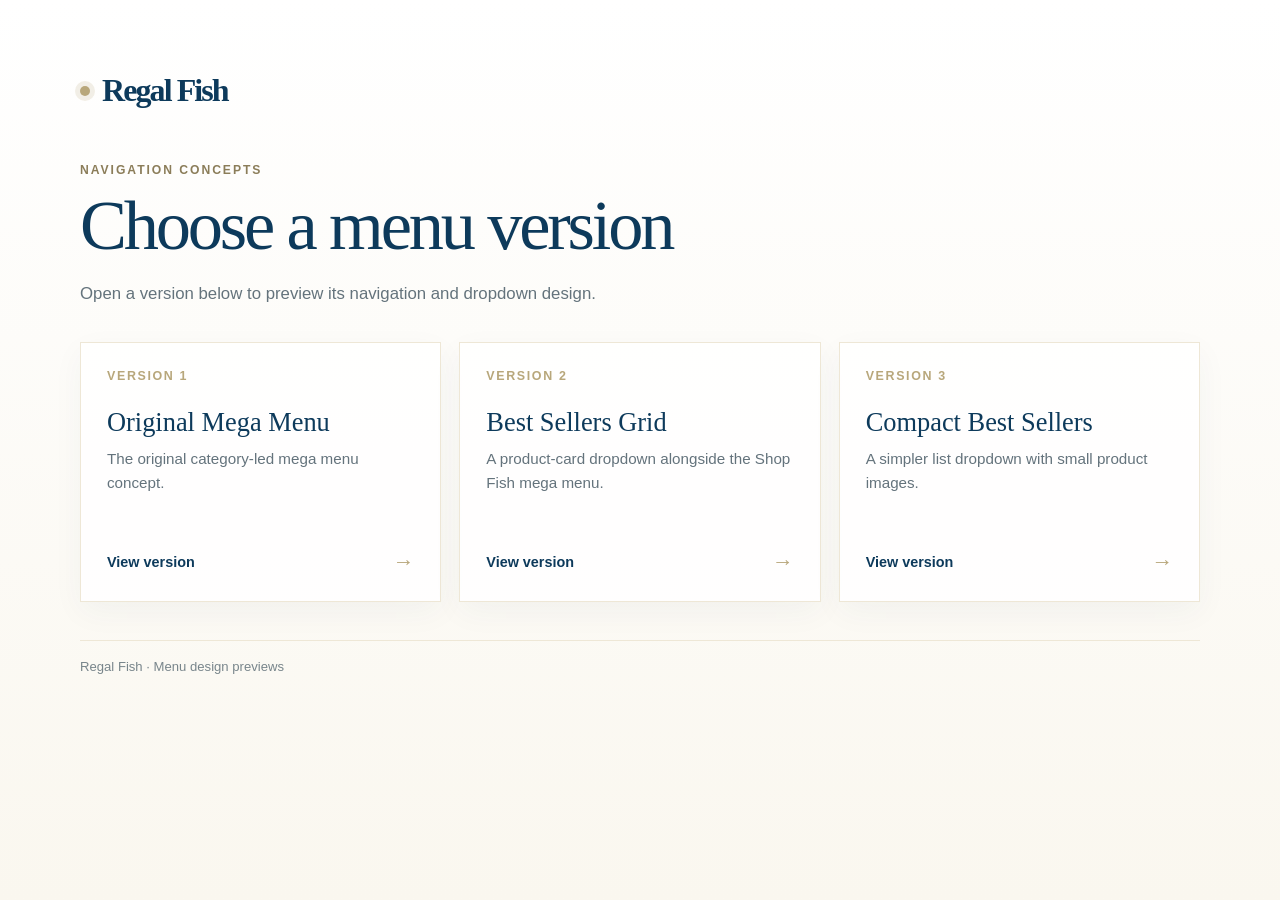
==== commit fb6e6d9c: "Add files via upload" ====
--- a/index.html
+++ b/index.html
@@ -1,1161 +1,173 @@
-﻿<!DOCTYPE html>
-<html class="no-js" lang="en">
-    <head>
-        <meta charset="UTF-8">
-        <title>Regal Fish | Mega Menu</title>
-        <meta name="description" content="Custom mega menu navigation component for Regal Fish BigCommerce store.">
-        <link href="https://cdn11.bigcommerce.com/s-lz0jp6q42t/product_images/MicrosoftTeams-image%20%285%29.png?t&#x3D;1686746360" rel="shortcut icon">
-        <meta name="viewport" content="width=device-width, initial-scale=1">
-
-        <script>
-            document.documentElement.className = document.documentElement.className.replace('no-js', 'js');
-        </script>
-
-        <link rel="preconnect" href="https://fonts.googleapis.com">
-        <link rel="preconnect" href="https://fonts.gstatic.com" crossorigin>
-        <link href="https://fonts.googleapis.com/css2?family=Outfit:wght@400;500;600&display=swap" rel="stylesheet">
-        <link href="https://fonts.bunny.net/css?family=gloock:400" rel="stylesheet">
-
-        <style type="text/css" media="screen, print">
-            @font-face {
-            font-family: "Calisga";
-                    src: url("https://cdn11.bigcommerce.com/s-lz0jp6q42t/content/calisga.ttf");
-                }
-        </style>
-
-        <link data-stencil-stylesheet href="assets/theme.css" rel="stylesheet">
-
-        <style>
-            body,
-            .accordion-navigation > a,
-            .accordion-title,
-            .account-product-detail-heading,
-            .account-product-subtitle,
-            .button,
-            .cart-total-grandTotal,
-            .compareTable-heading,
-            .form-label--alternate,
-            .header-logo-text,
-            .modal--alert,
-            .paymentMethodForm-heading,
-            .productView-info-name,
-            h1, h2, h3, h4, h5, h6 {
-                font-family: Outfit, sans-serif;
-            }
-        </style>
-                    <style id="megaMenuOverrides">
-            /* ===== Fish Society-style mega dropdown (Regal palette) ===== */
-            /* ===== 3 breakpoints: desktop (>1200), tablet (1026-1200), mobile (<=1025) ===== */
-            .navPages-item--mega { position: static; }
-
-            .header .header--inner {
-                padding: 1rem 1.5rem 0;
-                grid-gap: 0.5rem;
-            }
-            /* mobile menu panel is hidden everywhere unless explicitly opened below 1024px */
-            .mmenu { display: none !important; }
-
-            /* --- desktop defaults (logo / nav alignment) --- */
-            .header .header-logo__link { justify-content: flex-start; margin: 0; }
-            .header .navPages-container { align-self: center; margin-left: 2.75rem; height: auto; }
-            .header .navPages-container .navPages,
-            .header .navPages-container .navPages-list--mega { display: flex; align-items: center; }
-            .header .navPages-container .navPages-action { vertical-align: middle; }
-
-            /* --- nav font/padding: consolidate theme's 1200px + 1440px into single 980px --- */
-            @media (min-width: 980px) {
-                .navPages .navPages-action {
-                    font-size: 1.4rem;
-                    padding: .78571rem .85rem;
-                }
-            }
-
-            /* --- desktop: search bar fills available space, skip tablet row-below layout --- */
-            @media (min-width: 1025px) {
-                .header .header--inner {
-                    grid-template-areas: 'logo navigation search usernav';
-                    grid-template-columns: 150px 3fr 1fr auto;
-                    padding: 2rem 1.5rem;
-                }
-                .header .header-search { flex: 1; }
-                .header .header-search .form-field { width: 100%; }
-            }
-
-            .header__dropdown {
-                display: none;
-                position: absolute;
-                top: 100%;
-                left: 0;
-                width: 100%;
-                background-color: #fff;
-                padding: 0;
-                z-index: 210;
-                box-shadow: 0 8px 20px rgba(13, 58, 91, 0.08);
-            }
-
-            .header__dropdown::before {
-                content: "";
-                position: absolute;
-                left: 0;
-                right: 0;
-                top: -10px;
-                height: 10px;
-            }
-
-            .navPages-item--mega:hover .header__dropdown,
-            .navPages-item--mega:focus-within .header__dropdown,
-            .navPages-item--mega.is-open .header__dropdown { display: block; }
-
-            .header__dropdown__container {
-                width: 96%;
-                max-width: 1410px;
-                margin: 0 auto;
-                border-top: 1px solid #f2f2f2;
-                padding: 30px 0 42px;
-            }
-
-            .header__dropdown__all-fish { display: flex; gap: 2rem; }
-
-            /* --- left rail: group types --- */
-            .header__dropdown__all-fish__types {
-                width: 240px;
-                flex-shrink: 0;
-                height: calc(100% + 60px);
-                margin: -30px 10px 0 0;
-                padding: 30px 0;
-            }
-
-            .header__dropdown__all-fish__type {
-                display: flex;
-                justify-content: space-between;
-                align-items: center;
-                color: #0d3a5b;
-                cursor: pointer;
-                padding: 14px 12px;
-                font-family: 'Gloock', serif;
-                font-size: 1.6rem;
-                line-height: 20px;
-                position: relative;
-            }
-
-            .header__dropdown__all-fish__type:not(:last-child) { border-bottom: 1px solid #f0ebe0; }
-
-            .header__dropdown__all-fish__type::after {
-                content: "";
-                position: absolute;
-                left: 0;
-                bottom: -1px;
-                height: 2px;
-                width: 100%;
-                background-color: #b8a77b;
-                transform: scaleX(0);
-                transform-origin: bottom right;
-                transition: transform 0.35s ease-out;
-            }
-
-            .header__dropdown__all-fish__type:hover { color: #b8a77b; }
-            .header__dropdown__all-fish__type:hover::after { transform: scaleX(1); transform-origin: bottom left; }
-            .header__dropdown__all-fish__type-active { color: #b8a77b; }
-            .header__dropdown__all-fish__type-arrow { display: flex; align-items: center; transition: transform 0.35s ease-out; }
-            .header__dropdown__all-fish__type:hover .header__dropdown__all-fish__type-arrow { transform: translateX(4px); }
-            .header__dropdown__all-fish__type:hover .header__dropdown__all-fish__type-arrow svg path { stroke: #b8a77b; }
-
-            .header__dropdown__all-fish__type-image-container {
-                display: grid;
-                align-items: center;
-            }
-
-            /* --- middle: collections links panel --- */
-            .header__dropdown__all-fish__links {
-                display: flex;
-                flex-direction: column;
-                flex: 1 1 auto;
-                min-width: 0;
-            }
-
-            .header__dropdown__all-fish__links-title,
-            .header__dropdown__all-fish__links-hot-this-week-title {
-                margin: 0;
-                padding: 12px 0 20px;
-                font-family: 'Gloock', serif;
-                font-size: 22px;
-                font-weight: 400;
-                color: #0d3a5b;
-                text-align: left;
-                letter-spacing: 0;
-            }
-
-            .header__dropdown__all-fish__links-container {
-                display: none;
-                grid-template-columns: repeat(3, 1fr);
-                gap: 15px;
-                align-content: start;
-            }
-
-            .header__dropdown__all-fish__links-container.is-active { display: grid; }
-
-            .header__dropdown__all-fish__link { cursor: pointer; margin-bottom: 1rem; }
-
-            .header__dropdown__all-fish__link a {
-                display: grid;
-                grid-template-columns: 1fr 1fr;
-                align-items: stretch;
-                gap: 0;
-                max-width: 220px;
-                height: 100%;
-                padding: 0;
-                border: 1px solid #eee7d6;
-                border-radius: 3px;
-                color: #0d3a5b;
-                font-family: Outfit, sans-serif;
-                font-size: 1.3rem;
-                font-weight: 400;
-                line-height: 20px;
-                text-decoration: none;
-                overflow: hidden;
-                position: relative;
-            }
-
-            .header__dropdown__all-fish__link a::after {
-                content: "";
-                position: absolute;
-                left: 0;
-                bottom: 0;
-                height: 2px;
-                width: 100%;
-                background-color: #b8a77b;
-                transform: scaleX(0);
-                transform-origin: bottom right;
-                transition: transform 0.35s ease-out;
-            }
-
-            .header__dropdown__all-fish__link a:hover { color: #01427f; }
-            .header__dropdown__all-fish__link a:hover::after { transform: scaleX(1); transform-origin: bottom left; }
-
-            .header__dropdown__all-fish__link a span {
-                display: flex;
-                align-items: center;
-                padding: 10px 12px;
-            }
-
-            .header__dropdown__all-fish__link-image-clip {
-                position: relative;
-                overflow: hidden;
-            }
-
-            .header__dropdown__all-fish__link-image {
-                width: 100%;
-                height: 100%;
-                object-fit: cover;
-                display: block;
-                background: #eee7d6;
-                transition: transform 0.35s ease;
-            }
-
-            .header__dropdown__all-fish__link a:hover .header__dropdown__all-fish__link-image {
-                transform: scale(1.08);
-            }
-
-            /* --- right rail: Hot This Week promos --- */
-            .header__dropdown__all-fish__links-hot-this-week-container {
-                display: flex;
-                flex-direction: column;
-                width: 100%;
-                max-width: 400px;
-                margin-left: auto;
-                margin-right: 0;
-                padding-left: 40px;
-            }
-
-            .header__dropdown__all-fish__links-hot-this-week-box {
-                display: flex;
-                flex-direction: column;
-                row-gap: 15px;
-            }
-
-            .header__dropdown__all-fish__links-hot-this-week-container a { text-decoration: none; }
-
-            .header__promo-card {
-                position: relative;
-                display: flex;
-                align-items: stretch;
-                gap: 0;
-                width: 100%;
-                padding: 0;
-                border: 1px solid #eee7d6;
-                border-radius: 3px;
-                overflow: hidden;
-                transition: background-color 0.35s ease-out;
-            }
-
-            .header__promo-card:hover { background-color: #f6f1e4; }
-
-            .header__promo-card__image { flex: 0 0 110px; overflow: hidden; }
-            .header__promo-card__image img {
-                width: 110px;
-                height: 110px;
-                object-fit: cover;
-                display: block;
-                transition: transform 0.35s ease-out;
-            }
-
-            .header__promo-card:hover .header__promo-card__image img { transform: scale(1.06); }
-            .header__promo-card:hover .header__promo-card__text-ctaText { color: #b8a77b; }
-
-            .header__promo-card__text {
-                display: flex;
-                flex-direction: column;
-                justify-content: center;
-                align-items: flex-start;
-                width: 100%;
-                height: auto;
-                padding: 12px 14px;
-            }
-
-            .header__promo-card__text > span {
-                color: #0d3a5b;
-                margin: 0 0 8px;
-                font-family: 'Gloock', serif;
-                font-size: 17px;
-                font-weight: 400;
-                line-height: 120%;
-            }
-
-            .header__promo-card__text-ctaText {
-                margin: 0;
-                font-family: Outfit, sans-serif;
-                font-size: 13px;
-                color: #01427f;
-                text-decoration: underline;
-            }
-
-            .header__promo-card__text-subtitle {
-                display: inline-block;
-                margin: 0 0 8px;
-                padding: 4px 8px;
-                border-radius: 3px;
-                background-color: #b8a77b;
-                color: #fff;
-                font-family: Outfit, sans-serif;
-                font-size: 11px;
-                font-weight: 500;
-                line-height: 1;
-                letter-spacing: 0.04em;
-                text-transform: uppercase;
-            }
-
-            /* ============================================
-               TABLET  max-width: 1200px
-               ============================================ */
-            @media (max-width: 1200px) {
-                .header__dropdown__all-fish__links-hot-this-week-container { display: none; }
-                .header__dropdown__all-fish__links-container { grid-template-columns: repeat(2, 1fr); }
-                .header__dropdown__all-fish__types { width: 200px; margin-right: 0; }
-                .header__dropdown__all-fish__type { padding: 12px 10px; }
-                .header__dropdown__all-fish__link a { max-width: none; }
-            }
-
-            /* hide hamburger at exactly 1025px (theme shows it there, we want 1024px) */
-            @media (min-width: 1025px) and (max-width: 1025px) {
-                .mobileMenu-toggle { display: none !important; }
-            }
-
-            /* keep two-row mobile grid layout through 1024px (theme switches to single-row at 801px) */
-            @media (min-width: 801px) and (max-width: 1024px) {
-                .header .header--inner {
-                    grid-template-areas: 'mobilenav logo usernav' 'search search search';
-                    grid-template-columns: 1fr 140px 1fr;
-                    grid-gap: 1rem;
-                    padding-top: 1.5rem;
-                    padding-bottom: 1.5rem;
-                }
-            }
-
-            /* ============================================
-               MOBILE  max-width: 1024px
-               hamburger + nav switch + mmenu + dropdown mobile
-               ============================================ */
-            @media (max-width: 1024px) {
-                /* --- hamburger: gold circle matching basket.svg --- */
-                .mobileMenu-toggle {
-                    width: 41.19px;
-                    height: 41.19px;
-                    padding: 0;
-                    line-height: 0;
-                    border-radius: 50%;
-                    background-color: #b8a77b !important;
-                    display: flex;
-                    align-items: center;
-                    justify-content: center;
-                    overflow: hidden;
-                }
-
-                .mobileMenu-toggle .mobileMenu-toggleIcon {
-                    position: absolute !important;
-                    top: 50% !important;
-                    left: 50% !important;
-                    transform: translate(-50%, -50%);
-                    width: 20px !important;
-                    height: 2px !important;
-                    line-height: 0;
-                    margin: 0;
-                }
-
-                .mobileMenu-toggle:not(.is-open) .mobileMenu-toggleIcon { background-color: #fff !important; }
-
-                .mobileMenu-toggle .mobileMenu-toggleIcon::before,
-                .mobileMenu-toggle .mobileMenu-toggleIcon::after {
-                    width: 20px !important;
-                    height: 2px !important;
-                    background-color: #fff !important;
-                    left: 0 !important;
-                }
-
-                .mobileMenu-toggle:not(.is-open) .mobileMenu-toggleIcon::before { top: -6px !important; bottom: auto !important; }
-                .mobileMenu-toggle:not(.is-open) .mobileMenu-toggleIcon::after { bottom: -6px !important; top: auto !important; }
-
-                /* --- theme nav hidden, self-contained mmenu active --- */
-                .navPages-container,
-                .navPages-container.is-open { display: none !important; }
-
-                .mmenu {
-                    display: none;
-                    position: absolute;
-                    top: 100%;
-                    left: 0;
-                    right: 0;
-                    z-index: 300;
-                    background-color: #fff;
-                    border-top: 1px solid #eee7d6;
-                    box-shadow: 0 8px 20px rgba(13, 58, 91, 0.08);
-                    max-height: calc(100vh - 90px);
-                    overflow-y: auto;
-                    -webkit-overflow-scrolling: touch;
-                }
-                .mmenu.is-open { display: block !important; }
-
-                .mmenu__inner { padding: 4px 0 14px; }
-
-                .mmenu__top,
-                .mmenu__group {
-                    display: flex;
-                    justify-content: space-between;
-                    align-items: center;
-                    width: 100%;
-                    padding: 15px 16px;
-                    border: 0;
-                    border-bottom: 1px solid #f0ebe0;
-                    background: none;
-                    font-family: 'Gloock', serif;
-                    color: #0d3a5b;
-                    text-align: left;
-                    text-decoration: none;
-                    cursor: pointer;
-                }
-                .mmenu__top { font-size: 1.7rem; }
-                .mmenu__top--club { color: #b8a77b; }
-
-                .mmenu__chev { flex-shrink: 0; color: #b8a77b; transition: transform 0.25s ease-out; }
-                .mmenu__top.is-expanded .mmenu__chev,
-                .mmenu__group.is-expanded .mmenu__chev { transform: rotate(180deg); }
-
-                .mmenu__shop { padding: 2px 0 6px; background-color: #faf7ef; }
-                .mmenu__shop .mmenu__group:last-of-type { border-bottom: 0; }
-
-                .mmenu__group { font-size: 1.55rem; padding-left: 24px; }
-
-                .mmenu__cards {
-                    display: grid;
-                    grid-template-columns: 1fr 1fr;
-                    gap: 8px;
-                    margin: 0 12px 12px;
-                    padding: 10px;
-                    background-color: #fff;
-                    border: 1px solid #eee7d6;
-                    border-radius: 3px;
-                }
-                .mmenu__cards[hidden] { display: none; }
-
-                .mmenu__card {
-                    display: flex;
-                    align-items: center;
-                    gap: 10px;
-                    padding: 5px;
-                    border: 1px solid #eee7d6;
-                    border-radius: 3px;
-                    background-color: #fff;
-                    color: #0d3a5b;
-                    font-family: Outfit, sans-serif;
-                    font-size: 1.3rem;
-                    line-height: 1.25;
-                    text-decoration: none;
-                }
-                .mmenu__card img { width: 44px; height: 44px; object-fit: cover; flex-shrink: 0; }
-
-                /* --- mega dropdown becomes mobile pill layout --- */
-                .header__dropdown {
-                    position: static;
-                    box-shadow: none;
-                    width: auto;
-                    background-color: #fff;
-                    border-top: 1px solid #eee7d6;
-                }
-
-                .header__dropdown::before { display: none; }
-
-                .navPages-item--mega:hover .header__dropdown,
-                .navPages-item--mega:focus-within .header__dropdown { display: none; }
-                .navPages-item--mega.is-open .header__dropdown { display: block; }
-
-                .navPages-container.is-open { overflow-y: auto; }
-
-                .header__dropdown__container { width: auto; max-width: none; padding: 12px 12px 16px; border-top: 0; }
-                .header__dropdown__all-fish { flex-direction: column; gap: 14px; }
-
-                /* group rows become tappable pills */
-                .header__dropdown__all-fish__types {
-                    width: auto;
-                    height: auto;
-                    margin: 0;
-                    padding: 0;
-                    display: flex;
-                    flex-wrap: wrap;
-                    gap: 8px;
-                }
-
-                .header__dropdown__all-fish__type {
-                    padding: 10px 13px;
-                    border: 1px solid #eee7d6;
-                    border-radius: 999px;
-                    font-family: Outfit, sans-serif;
-                    font-size: 1.4rem;
-                    line-height: 1;
-                }
-
-                .header__dropdown__all-fish__type:not(:last-child) { border-bottom: 1px solid #eee7d6; }
-
-                .header__dropdown__all-fish__type::after { display: none; }
-
-                .header__dropdown__all-fish__type:hover,
-                .header__dropdown__all-fish__type-active { color: #fff; background-color: #b8a77b; border-color: #b8a77b; }
-
-                .header__dropdown__all-fish__type-arrow { display: none; }
-
-                /* titles sit flush above their panel */
-                .header__dropdown__all-fish__links-title,
-                .header__dropdown__all-fish__links-hot-this-week-title {
-                    padding: 0 0 10px;
-                    font-size: 20px;
-                }
-
-                .header__dropdown__all-fish__link { margin-bottom: 0; }
-                .header__dropdown__all-fish__link a span { font-size: 1.4rem; }
-
-                /* cards: 2-col default, single-col on very small screens */
-                .header__dropdown__all-fish__links-container {
-                    grid-template-columns: repeat(2, 1fr);
-                    gap: 10px;
-                }
-
-                @media (max-width: 480px) {
-                    .header__dropdown__all-fish__links-container { grid-template-columns: 1fr; }
-                    .header__dropdown__all-fish__link a { grid-template-columns: 42% 1fr; }
-                }
-            }
-
-        </style>
-
-        <style>
-            /* ===== Hero section styles ===== */
-            .hero {
-                display: flex;
-                flex-direction: column;
-                align-items: center;
-                justify-content: center;
-                text-align: center;
-                padding: 80px 24px 100px;
-                min-height: calc(100vh - 180px);
-                background: linear-gradient(180deg, #fff 0%, #faf7ef 100%);
-            }
-
-            .hero__badge {
-                display: inline-block;
-                margin-bottom: 20px;
-                padding: 6px 16px;
-                border-radius: 999px;
-                background-color: #b8a77b;
-                color: #fff;
-                font-family: Outfit, sans-serif;
-                font-size: 12px;
-                font-weight: 500;
-                letter-spacing: 0.06em;
-                text-transform: uppercase;
-            }
-
-            .hero__title {
-                margin: 0 0 12px;
-                font-family: 'Gloock', serif;
-                font-size: clamp(2.4rem, 5vw, 3.6rem);
-                font-weight: 400;
-                color: #0d3a5b;
-                line-height: 1.15;
-            }
-
-            .hero__subtitle {
-                margin: 0 0 40px;
-                font-family: Outfit, sans-serif;
-                font-size: clamp(1.4rem, 2.5vw, 1.7rem);
-                font-weight: 400;
-                color: #5a6d7e;
-                max-width: 540px;
-                line-height: 1.45;
-            }
-
-            .hero__buttons {
-                display: flex;
-                flex-wrap: wrap;
-                gap: 16px;
-                justify-content: center;
-            }
-
-            .hero__btn {
-                display: inline-flex;
-                align-items: center;
-                gap: 10px;
-                padding: 16px 32px;
-                border-radius: 4px;
-                font-family: Outfit, sans-serif;
-                font-size: 1.5rem;
-                font-weight: 500;
-                text-decoration: none;
-                cursor: pointer;
-                transition: background-color 0.25s ease, color 0.25s ease, box-shadow 0.25s ease;
-            }
-
-            .hero__btn--primary {
-                background-color: #0d3a5b;
-                color: #fff;
-                box-shadow: 0 4px 14px rgba(13, 58, 91, 0.18);
-            }
-
-            .hero__btn--primary:hover {
-                background-color: #01427f;
-                box-shadow: 0 6px 20px rgba(1, 66, 127, 0.24);
-            }
-
-            .hero__btn--secondary {
-                background-color: #fff;
-                color: #0d3a5b;
-                border: 2px solid #eee7d6;
-            }
-
-            .hero__btn--secondary:hover {
-                border-color: #b8a77b;
-                color: #b8a77b;
-            }
-
-            .hero__btn svg {
-                width: 20px;
-                height: 20px;
-                flex-shrink: 0;
-            }
-
-            @media (max-width: 600px) {
-                .hero { padding: 60px 20px 80px; }
-                .hero__buttons { flex-direction: column; width: 100%; max-width: 320px; }
-                .hero__btn { width: 100%; justify-content: center; }
-            }
-        </style>
+<!doctype html>
+<html lang="en">
+<head>
+    <meta charset="utf-8">
+    <meta name="viewport" content="width=device-width, initial-scale=1">
+    <meta name="description" content="Choose a Regal Fish navigation concept to preview.">
+    <title>Regal Fish | Menu Concepts</title>
+    <style>
+        :root {
+            color-scheme: light;
+            --navy: #0d3a5b;
+            --gold: #b8a77b;
+            --cream: #faf7ef;
+            --ink: #243846;
+            --muted: #64737c;
+        }
+        * { box-sizing: border-box; }
+        body {
+            margin: 0;
+            min-height: 100vh;
+            color: var(--ink);
+            background: linear-gradient(180deg, #fff 0%, var(--cream) 100%);
+            font-family: Arial, Helvetica, sans-serif;
+        }
+        .page {
+            width: min(1120px, calc(100% - 40px));
+            margin: 0 auto;
+            padding: 72px 0 80px;
+        }
+        .brand {
+            display: inline-flex;
+            align-items: center;
+            gap: 12px;
+            color: var(--navy);
+            font-family: Georgia, 'Times New Roman', serif;
+            font-size: 2rem;
+            font-weight: 700;
+            letter-spacing: -.06em;
+        }
+        .brand-mark {
+            width: 10px;
+            height: 10px;
+            border-radius: 50%;
+            background: var(--gold);
+            box-shadow: 0 0 0 5px rgba(184, 167, 123, .18);
+        }
+        .intro { max-width: 660px; margin: 54px 0 34px; }
+        .eyebrow {
+            margin: 0 0 12px;
+            color: #8b7d59;
+            font-size: .76rem;
+            font-weight: 700;
+            letter-spacing: .16em;
+            text-transform: uppercase;
+        }
+        h1 {
+            margin: 0;
+            color: var(--navy);
+            font-family: Georgia, 'Times New Roman', serif;
+            font-size: clamp(2.5rem, 6vw, 4.4rem);
+            font-weight: 400;
+            letter-spacing: -.045em;
+            line-height: 1.04;
+        }
+        .intro p:last-child {
+            max-width: 540px;
+            margin: 18px 0 0;
+            color: var(--muted);
+            font-size: 1.05rem;
+            line-height: 1.65;
+        }
+        .versions {
+            display: grid;
+            grid-template-columns: repeat(3, minmax(0, 1fr));
+            gap: 18px;
+        }
+        .version {
+            display: flex;
+            min-height: 260px;
+            flex-direction: column;
+            padding: 26px;
+            border: 1px solid #eee7d6;
+            background: rgba(255, 255, 255, .88);
+            box-shadow: 0 10px 30px rgba(13, 58, 91, .045);
+            text-decoration: none;
+            transition: border-color .2s ease, box-shadow .2s ease, transform .2s ease;
+        }
+        .version:hover, .version:focus-visible {
+            border-color: var(--gold);
+            box-shadow: 0 18px 36px rgba(13, 58, 91, .1);
+            transform: translateY(-3px);
+        }
+        .version-number {
+            color: var(--gold);
+            font-size: .78rem;
+            font-weight: 700;
+            letter-spacing: .13em;
+            text-transform: uppercase;
+        }
+        .version h2 {
+            margin: 24px 0 10px;
+            color: var(--navy);
+            font-family: Georgia, 'Times New Roman', serif;
+            font-size: 1.65rem;
+            font-weight: 400;
+            line-height: 1.15;
+        }
+        .version p {
+            margin: 0;
+            color: var(--muted);
+            font-size: .95rem;
+            line-height: 1.55;
+        }
+        .open-link {
+            display: flex;
+            align-items: center;
+            justify-content: space-between;
+            gap: 12px;
+            margin-top: auto;
+            padding-top: 28px;
+            color: var(--navy);
+            font-size: .9rem;
+            font-weight: 700;
+        }
+        .arrow { color: var(--gold); font-size: 1.35rem; transition: transform .2s ease; }
+        .version:hover .arrow, .version:focus-visible .arrow { transform: translateX(4px); }
+        footer {
+            margin-top: 38px;
+            padding-top: 18px;
+            border-top: 1px solid #eee7d6;
+            color: #78858b;
+            font-size: .82rem;
+        }
+        @media (max-width: 800px) {
+            .page { padding-top: 42px; }
+            .intro { margin-top: 42px; }
+            .versions { grid-template-columns: 1fr; }
+            .version { min-height: 220px; }
+        }
+    </style>
 </head>
 <body>
-<header class="header" role="banner">
-    <div class="header--inner">
-        <a href="#" class="mobileMenu-toggle" data-mobile-menu-toggle="menu">
-            <span class="mobileMenu-toggleIcon">Toggle menu</span>
-        </a>
-        <nav class="navUser">
-
-    <ul class="navUser-section navUser-section--alt">
-            <li class="navUser-item navUser-item--account">
-                <a class="navUser-action"
-                   href="https://regalfish.co.uk/login.php"
-                   aria-label="Sign in"
-                >
-                <img src="https://cdn11.bigcommerce.com/s-lz0jp6q42t/stencil/526afbd0-7ec4-013f-fe36-4aa1f79feaa5/e/20672ba0-7e9a-013f-3a9b-2e37e71a75be/icons/account.svg" alt="Account Icon">
-                </a>
-                </li>
-        <li class="navUser-item navUser-item--cart">
-            <a class="navUser-action"
-               data-cart-preview
-               data-dropdown="cart-preview-dropdown"
-               data-options="align:right"
-               href="https://regalfish.co.uk/cart.php"
-               aria-label="Cart with 0 items"
-            >
-                <span class="navUser-item-cartLabel"><img src="https://cdn11.bigcommerce.com/s-lz0jp6q42t/stencil/526afbd0-7ec4-013f-fe36-4aa1f79feaa5/e/20672ba0-7e9a-013f-3a9b-2e37e71a75be/icons/basket.svg" alt="Cart Icon"></span>
-                <span class="countPill cart-quantity"></span>
+    <main class="page">
+        <div class="brand"><span class="brand-mark" aria-hidden="true"></span>Regal Fish</div>
+        <section class="intro" aria-labelledby="page-title">
+            <p class="eyebrow">Navigation concepts</p>
+            <h1 id="page-title">Choose a menu version</h1>
+            <p>Open a version below to preview its navigation and dropdown design.</p>
+        </section>
+        <nav class="versions" aria-label="Menu versions">
+            <a class="version" href="New%20Mega%20Menu/index.html">
+                <span class="version-number">Version 1</span>
+                <h2>Original Mega Menu</h2>
+                <p>The original category-led mega menu concept.</p>
+                <span class="open-link">View version <span class="arrow" aria-hidden="true">→</span></span>
             </a>
-
-            <div class="dropdown-menu" id="cart-preview-dropdown" data-dropdown-content aria-hidden="true"></div>
-        </li>
-    </ul>
-</nav>        <div class="header-logo">
-            <a href="https://regalfish.co.uk/" class="header-logo__link" data-header-logo-link>
-        <div class="header-logo-image-container">
-            <img class="header-logo-image"
-            src="https://cdn11.bigcommerce.com/s-lz0jp6q42t/stencil/526afbd0-7ec4-013f-fe36-4aa1f79feaa5/e/20672ba0-7e9a-013f-3a9b-2e37e71a75be/icons/logo-blue.svg"
-            alt="Regal Fish Supplies Limited"
-            title="Regal Fish Supplies Limited">
-        </div>
-</a>
-        </div>
-        <div class="navPages-container" id="menu" data-menu>
-            <nav class="navPages">
-    <ul class="navPages-list navPages-list--mega">
-                <li class="navPages-item navPages-item--mega">
-            <a class="navPages-action has-subMenu" href="https://regalfish.co.uk/brands/" aria-haspopup="true">
-                Shop Fish
-                <i class="icon navPages-action-moreIcon" aria-hidden="true" data-collapsible="navPages-Mega">
-                    <svg><use href="#icon-chevron-down" /></svg>
-                </i>
+            <a class="version" href="New%20Mega%20Menu%20v2/index.html">
+                <span class="version-number">Version 2</span>
+                <h2>Best Sellers Grid</h2>
+                <p>A product-card dropdown alongside the Shop Fish mega menu.</p>
+                <span class="open-link">View version <span class="arrow" aria-hidden="true">→</span></span>
             </a>
-            <div class="header__dropdown" id="navPages-Mega" role="menu">
-                <div class="header__dropdown__container">
-                    <div class="header__dropdown__all-fish">
-                        <div class="header__dropdown__all-fish__types">
-                    <div class="header__dropdown__all-fish__type header__dropdown__all-fish__type-active" data-target="fish" data-handle="/fish/">
-
-                        <div class="header__dropdown__all-fish__type-image-container">
-
-
-                            <span>Fish</span>
-
-                        </div>
-
-                        <div class="header__dropdown__all-fish__type-arrow"><svg width="12" height="12" viewBox="0 0 12 12" fill="none" aria-hidden="true"><path d="M6 2.5L9.5 6L6 9.5" stroke="black" stroke-linecap="round" stroke-linejoin="round"/></svg></div>
-
-                    </div>
-
-                    <div class="header__dropdown__all-fish__type" data-target="shellfish" data-handle="/shellfish/">
-                        <div class="header__dropdown__all-fish__type-image-container">
-                            <span>Shellfish</span>
-                        </div>
-                        <div class="header__dropdown__all-fish__type-arrow"><svg width="12" height="12" viewBox="0 0 12 12" fill="none" aria-hidden="true"><path d="M6 2.5L9.5 6L6 9.5" stroke="black" stroke-linecap="round" stroke-linejoin="round"/></svg></div>
-                    </div>
-<div class="header__dropdown__all-fish__type" data-target="smoked" data-handle="/smoked-fish/">
-                        <div class="header__dropdown__all-fish__type-image-container">
-                            <span>Smoked &amp; Cured</span>
-                        </div>
-                        <div class="header__dropdown__all-fish__type-arrow"><svg width="12" height="12" viewBox="0 0 12 12" fill="none" aria-hidden="true"><path d="M6 2.5L9.5 6L6 9.5" stroke="black" stroke-linecap="round" stroke-linejoin="round"/></svg></div>
-                    </div>
-
-                    <div class="header__dropdown__all-fish__type" data-target="prepared" data-handle="/prepared-fish/">
-
-                        <div class="header__dropdown__all-fish__type-image-container">
-
-
-                            <span>Prepared & Easy</span>
-
-                        </div>
-
-                        <div class="header__dropdown__all-fish__type-arrow"><svg width="12" height="12" viewBox="0 0 12 12" fill="none" aria-hidden="true"><path d="M6 2.5L9.5 6L6 9.5" stroke="black" stroke-linecap="round" stroke-linejoin="round"/></svg></div>
-
-                    </div>
-
-                    <div class="header__dropdown__all-fish__type" data-target="pantry" data-handle="/pantry/">
-
-                        <div class="header__dropdown__all-fish__type-image-container">
-
-
-                            <span>Pantry & More</span>
-
-                        </div>
-
-                        <div class="header__dropdown__all-fish__type-arrow"><svg width="12" height="12" viewBox="0 0 12 12" fill="none" aria-hidden="true"><path d="M6 2.5L9.5 6L6 9.5" stroke="black" stroke-linecap="round" stroke-linejoin="round"/></svg></div>
-
-                    </div>
-
-                        </div>
-                        <div class="header__dropdown__all-fish__links">
-                            <h4 class="header__dropdown__all-fish__links-title">Categories</h4>
-                <div class="header__dropdown__all-fish__links-container is-active" data-panel="fish">
-
-                    <div class="header__dropdown__all-fish__link"><a href="/fish/white-fish/"><span>White Fish</span><div class="header__dropdown__all-fish__link-image-clip"><img src="assets/images/white-fish.jpg" alt="" loading="lazy" class="header__dropdown__all-fish__link-image" onerror="this.remove()"></div></a></div>
-
-                    <div class="header__dropdown__all-fish__link"><a href="/fish/oily-fish/"><span>Oily Fish</span><div class="header__dropdown__all-fish__link-image-clip"><img src="assets/images/oily-fish.jpg" alt="" loading="lazy" class="header__dropdown__all-fish__link-image" onerror="this.remove()"></div></a></div>
-
-                    <div class="header__dropdown__all-fish__link"><a href="/fish/flatfish/"><span>Flatfish</span><div class="header__dropdown__all-fish__link-image-clip"><img src="assets/images/flatfish.jpg" alt="" loading="lazy" class="header__dropdown__all-fish__link-image" onerror="this.remove()"></div></a></div>
-
-                    <div class="header__dropdown__all-fish__link"><a href="/fish/whole-fish/"><span>Whole Fish</span><div class="header__dropdown__all-fish__link-image-clip"><img src="assets/images/whole-fish.jpg" alt="" loading="lazy" class="header__dropdown__all-fish__link-image" onerror="this.remove()"></div></a></div>
-
-                    <div class="header__dropdown__all-fish__link"><a href="/fish/fresh-fish/"><span>Fresh Fish</span><div class="header__dropdown__all-fish__link-image-clip"><img src="assets/images/fresh-fish.jpg" alt="" loading="lazy" class="header__dropdown__all-fish__link-image" onerror="this.remove()"></div></a></div>
-
-                    <div class="header__dropdown__all-fish__link"><a href="/fish/frozen-fish/"><span>Frozen Fish</span><div class="header__dropdown__all-fish__link-image-clip"><img src="assets/images/frozen-fish.jpg" alt="" loading="lazy" class="header__dropdown__all-fish__link-image" onerror="this.remove()"></div></a></div>
-
-                    <div class="header__dropdown__all-fish__link"><a href="/fish/fish-portions/"><span>Fish Portions</span><div class="header__dropdown__all-fish__link-image-clip"><img src="assets/images/fish-portions.jpg" alt="" loading="lazy" class="header__dropdown__all-fish__link-image" onerror="this.remove()"></div></a></div>
-
-                    <div class="header__dropdown__all-fish__link"><a href="/fish/fish-fillets/"><span>Fish Fillets</span><div class="header__dropdown__all-fish__link-image-clip"><img src="assets/images/fish-fillets.jpg" alt="" loading="lazy" class="header__dropdown__all-fish__link-image" onerror="this.remove()"></div></a></div>
-
-                    <div class="header__dropdown__all-fish__link"><a href="/fish/seasonal-picks/"><span>Seasonal Picks</span><div class="header__dropdown__all-fish__link-image-clip"><img src="assets/images/seasonal-picks.jpg" alt="" loading="lazy" class="header__dropdown__all-fish__link-image" onerror="this.remove()"></div></a></div>
-
-                </div>
-
-                                    <div class="header__dropdown__all-fish__links-container" data-panel="shellfish">
-                    <div class="header__dropdown__all-fish__link"><a href="/shellfish/prawns/"><span>Prawns</span><div class="header__dropdown__all-fish__link-image-clip"><img src="assets/images/prawns.jpg" alt="" loading="lazy" class="header__dropdown__all-fish__link-image" onerror="this.remove()"></div></a></div>
-                    <div class="header__dropdown__all-fish__link"><a href="/shellfish/crab/"><span>Crab</span><div class="header__dropdown__all-fish__link-image-clip"><img src="assets/images/crab.jpg" alt="" loading="lazy" class="header__dropdown__all-fish__link-image" onerror="this.remove()"></div></a></div>
-                    <div class="header__dropdown__all-fish__link"><a href="/shellfish/lobster/"><span>Lobster</span><div class="header__dropdown__all-fish__link-image-clip"><img src="assets/images/lobster.jpg" alt="" loading="lazy" class="header__dropdown__all-fish__link-image" onerror="this.remove()"></div></a></div>
-                    <div class="header__dropdown__all-fish__link"><a href="/shellfish/scallops/"><span>Scallops</span><div class="header__dropdown__all-fish__link-image-clip"><img src="assets/images/scallops.jpg" alt="" loading="lazy" class="header__dropdown__all-fish__link-image" onerror="this.remove()"></div></a></div>
-                    <div class="header__dropdown__all-fish__link"><a href="/shellfish/mussels/"><span>Mussels</span><div class="header__dropdown__all-fish__link-image-clip"><img src="assets/images/mussels.jpg" alt="" loading="lazy" class="header__dropdown__all-fish__link-image" onerror="this.remove()"></div></a></div>
-                    </div>
-                    <div class="header__dropdown__all-fish__links-container" data-panel="smoked">
-                    <div class="header__dropdown__all-fish__link"><a href="/smoked-fish/smoked-salmon/"><span>Smoked Salmon</span><div class="header__dropdown__all-fish__link-image-clip"><img src="assets/images/smoked-salmon.jpg" alt="" loading="lazy" class="header__dropdown__all-fish__link-image" onerror="this.remove()"></div></a></div>
-                    <div class="header__dropdown__all-fish__link"><a href="/smoked-fish/smoked-haddock/"><span>Smoked Haddock</span><div class="header__dropdown__all-fish__link-image-clip"><img src="assets/images/smoked-fish.jpg" alt="" loading="lazy" class="header__dropdown__all-fish__link-image" onerror="this.remove()"></div></a></div>
-                    <div class="header__dropdown__all-fish__link"><a href="/smoked-fish/cured-fish/"><span>Cured Fish</span><div class="header__dropdown__all-fish__link-image-clip"><img src="assets/images/cured-fish.jpg" alt="" loading="lazy" class="header__dropdown__all-fish__link-image" onerror="this.remove()"></div></a></div>
-                    </div>
-<div class="header__dropdown__all-fish__links-container" data-panel="prepared">
-
-                    <div class="header__dropdown__all-fish__link"><a href="/prepared-fish/no-prep-needed/"><span>No Prep Needed</span><div class="header__dropdown__all-fish__link-image-clip"><img src="assets/images/no-prep-needed.jpg" alt="" loading="lazy" class="header__dropdown__all-fish__link-image" onerror="this.remove()"></div></a></div>
-
-                    <div class="header__dropdown__all-fish__link"><a href="/prepared-fish/chef-ready/"><span>Chef Ready</span><div class="header__dropdown__all-fish__link-image-clip"><img src="assets/images/chef-ready.jpg" alt="" loading="lazy" class="header__dropdown__all-fish__link-image" onerror="this.remove()"></div></a></div>
-
-                    <div class="header__dropdown__all-fish__link"><a href="/prepared-fish/fish-cakes/"><span>Fish Cakes</span><div class="header__dropdown__all-fish__link-image-clip"><img src="assets/images/fish-cakes.jpg" alt="" loading="lazy" class="header__dropdown__all-fish__link-image" onerror="this.remove()"></div></a></div>
-
-                    <div class="header__dropdown__all-fish__link"><a href="/prepared-fish/fish-fingers/"><span>Fish Fingers</span><div class="header__dropdown__all-fish__link-image-clip"><img src="assets/images/fish-fingers.jpg" alt="" loading="lazy" class="header__dropdown__all-fish__link-image" onerror="this.remove()"></div></a></div>
-
-                    <div class="header__dropdown__all-fish__link"><a href="/prepared-fish/battered-breaded/"><span>Battered & Breaded</span><div class="header__dropdown__all-fish__link-image-clip"><img src="assets/images/battered-breaded.jpg" alt="" loading="lazy" class="header__dropdown__all-fish__link-image" onerror="this.remove()"></div></a></div>
-
-                </div>
-
-                <div class="header__dropdown__all-fish__links-container" data-panel="pantry">
-
-                    <div class="header__dropdown__all-fish__link"><a href="/pantry/tinned-fish/"><span>Tinned Fish</span><div class="header__dropdown__all-fish__link-image-clip"><img src="assets/images/tinned-fish.jpg" alt="" loading="lazy" class="header__dropdown__all-fish__link-image" onerror="this.remove()"></div></a></div>
-
-                    <div class="header__dropdown__all-fish__link"><a href="/pantry/sauces-butters/"><span>Sauces & Butters</span><div class="header__dropdown__all-fish__link-image-clip"><img src="assets/images/fish-sauce-butter.jpg" alt="" loading="lazy" class="header__dropdown__all-fish__link-image" onerror="this.remove()"></div></a></div>
-
-                    <div class="header__dropdown__all-fish__link"><a href="/pantry/essentials/"><span>Pantry Essentials</span><div class="header__dropdown__all-fish__link-image-clip"><img src="assets/images/pantry.jpg" alt="" loading="lazy" class="header__dropdown__all-fish__link-image" onerror="this.remove()"></div></a></div>
-
-                    <div class="header__dropdown__all-fish__link"><a href="/pantry/accessories/"><span>Accessories</span><div class="header__dropdown__all-fish__link-image-clip"><img src="assets/images/accessories.jpg" alt="" loading="lazy" class="header__dropdown__all-fish__link-image" onerror="this.remove()"></div></a></div>
-
-                    <div class="header__dropdown__all-fish__link"><a href="/pantry/pet-treats/"><span>Pet Treats</span><div class="header__dropdown__all-fish__link-image-clip"><img src="assets/images/pet-treats.jpg" alt="" loading="lazy" class="header__dropdown__all-fish__link-image" onerror="this.remove()"></div></a></div>
-
-                </div>
-
-                        </div>
-                        <div class="header__dropdown__all-fish__links-hot-this-week-container">
-                            <h4 class="header__dropdown__all-fish__links-hot-this-week-title">Featured</h4>
-                            <div class="header__dropdown__all-fish__links-hot-this-week-box">
-                <a href="https://regalfish.co.uk/best-sellers/">
-
-                    <div class="header__promo-card">
-
-                        <div class="header__promo-card__image"><img src="assets/images/feature-best-sellers.jpg" width="110" height="110" alt="" loading="lazy" onerror="this.remove()"></div>
-
-                        <div class="header__promo-card__text"><p class="header__promo-card__text-subtitle">From £6.95</p><span>Best Sellers</span><p class="header__promo-card__text-ctaText">Shop now</p></div>
-
-                    </div>
-
-                </a>
-
-                <a href="https://regalfish.co.uk/new/">
-
-                    <div class="header__promo-card">
-
-                        <div class="header__promo-card__image"><img src="assets/images/feature-new-in.jpg" width="110" height="110" alt="" loading="lazy" onerror="this.remove()"></div>
-
-                        <div class="header__promo-card__text"><p class="header__promo-card__text-subtitle">Just landed</p><span>New Arrivals</span><p class="header__promo-card__text-ctaText">Discover</p></div>
-
-                    </div>
-
-                </a>
-
-                <a href="https://regalfish.co.uk/club-regal/">
-
-                    <div class="header__promo-card">
-
-                        <div class="header__promo-card__image"><img src="assets/images/feature-club-regal.jpg" width="110" height="110" alt="" loading="lazy" onerror="this.remove()"></div>
-
-                        <div class="header__promo-card__text"><p class="header__promo-card__text-subtitle">Exclusive offers</p><span>Club Regal</span><p class="header__promo-card__text-ctaText">Join today</p></div>
-
-                    </div>
-
-                </a>
-
-                            </div>
-                        </div>
-                    </div>
-                </div>
-            </div>
-        </li>
-        <li class="navPages-item">
-            <a class="navPages-action"
-               href="https://regalfish.co.uk/best-sellers/"
-               aria-label="Best Sellers">
-                Best Sellers
+            <a class="version" href="New%20Mega%20Menu%20v3/index.html">
+                <span class="version-number">Version 3</span>
+                <h2>Compact Best Sellers</h2>
+                <p>A simpler list dropdown with small product images.</p>
+                <span class="open-link">View version <span class="arrow" aria-hidden="true">→</span></span>
             </a>
-        </li>
-        
-        <li class="navPages-item">
-            <a class="navPages-action"
-               href="https://regalfish.co.uk/recipes/"
-               aria-label="Recipes">
-                Recipes
-            </a>
-        </li>
-        
-        <li class="navPages-item nav-acccount hide-desktop">
-            <a class="navPages-action"
-               href="https://regalfish.co.uk/login.php"
-               aria-label="Sign in">
-                Sign in
-            </a>
-                or
-                <a class="navPages-action"
-                   href="https://regalfish.co.uk/login.php?action=create_account"
-                   aria-label="Register">
-                    Register
-                </a>
-        </li>
-        <li class="navPages-item"><a class="navPages-action"
-           href="/club-regal"
-           aria-label="Club Regal">
-            Club Regal
-        </a></li>
-    </ul>
-</nav>
-        </div>
-        <div class="header-search">
-            <div class="search">
-    <form class="form" onsubmit="return false" data-url="https://regalfish.co.uk/search.php" data-quick-search-form>
-        <fieldset class="form-fieldset">
-            <div class="form-field">
-                <input class="form-input"
-                       data-search-quick
-                       name="nav-menu-quick-search"
-                       id="nav-menu-quick-search"
-                       data-error-message="Search field cannot be empty."
-                       placeholder="Search products"
-                       autocomplete="off"
-                >
-                <img src="https://cdn11.bigcommerce.com/s-lz0jp6q42t/stencil/526afbd0-7ec4-013f-fe36-4aa1f79feaa5/e/20672ba0-7e9a-013f-3a9b-2e37e71a75be/icons/search-icon.svg" alt="Search Icon">
-            </div>
-        </fieldset>
-    </form>
-    <section class="quickSearchResults" data-bind="html: results"></section>
-    <p role="status"
-       aria-live="polite"
-       class="aria-description--hidden"
-       data-search-aria-message-predefined-text="product results for"
-    ></p>
-</div>
-        </div>
-    </div>
-
-        <!-- Mobile menu: self-contained rebuild -->
-        <nav class="mmenu" id="mmenu" aria-hidden="true">
-            <div class="mmenu__inner">
-                <button class="mmenu__top mmenu__top--shop" type="button" aria-expanded="false"><span>Shop Fish</span><svg class="mmenu__chev" width="12" height="12" viewBox="0 0 12 12" fill="none" aria-hidden="true"><path d="M2.5 6L6 9.5L9.5 6" stroke="currentColor" stroke-linecap="round" stroke-linejoin="round"/></svg></button>
-                <div class="mmenu__shop" hidden>
-                <button class="mmenu__group" type="button" aria-expanded="false">
-                    <span>Fish</span>
-                    <svg class="mmenu__chev" width="12" height="12" viewBox="0 0 12 12" fill="none" aria-hidden="true"><path d="M2.5 6L6 9.5L9.5 6" stroke="currentColor" stroke-linecap="round" stroke-linejoin="round"/></svg>
-                </button>
-                <div class="mmenu__cards" hidden>
-                    <a class="mmenu__card" href="/fish/white-fish/"><img src="assets/images/white-fish.jpg" alt="" loading="lazy"><span>White Fish</span></a>
-                    <a class="mmenu__card" href="/fish/oily-fish/"><img src="assets/images/oily-fish.jpg" alt="" loading="lazy"><span>Oily Fish</span></a>
-                    <a class="mmenu__card" href="/fish/flatfish/"><img src="assets/images/flatfish.jpg" alt="" loading="lazy"><span>Flatfish</span></a>
-                    <a class="mmenu__card" href="/fish/whole-fish/"><img src="assets/images/whole-fish.jpg" alt="" loading="lazy"><span>Whole Fish</span></a>
-                    <a class="mmenu__card" href="/fish/fresh-fish/"><img src="assets/images/fresh-fish.jpg" alt="" loading="lazy"><span>Fresh Fish</span></a>
-                    <a class="mmenu__card" href="/fish/frozen-fish/"><img src="assets/images/frozen-fish.jpg" alt="" loading="lazy"><span>Frozen Fish</span></a>
-                    <a class="mmenu__card" href="/fish/fish-portions/"><img src="assets/images/fish-portions.jpg" alt="" loading="lazy"><span>Fish Portions</span></a>
-                    <a class="mmenu__card" href="/fish/fish-fillets/"><img src="assets/images/fish-fillets.jpg" alt="" loading="lazy"><span>Fish Fillets</span></a>
-                    <a class="mmenu__card" href="/fish/seasonal-picks/"><img src="assets/images/seasonal-picks.jpg" alt="" loading="lazy"><span>Seasonal Picks</span></a>
-                </div>
-                <button class="mmenu__group" type="button" aria-expanded="false">
-                    <span>Shellfish</span>
-                    <svg class="mmenu__chev" width="12" height="12" viewBox="0 0 12 12" fill="none" aria-hidden="true"><path d="M2.5 6L6 9.5L9.5 6" stroke="currentColor" stroke-linecap="round" stroke-linejoin="round"/></svg>
-                </button>
-                <div class="mmenu__cards" hidden>
-                    <a class="mmenu__card" href="/shellfish/prawns/"><img src="assets/images/prawns.jpg" alt="" loading="lazy"><span>Prawns</span></a>
-                    <a class="mmenu__card" href="/shellfish/crab/"><img src="assets/images/crab.jpg" alt="" loading="lazy"><span>Crab</span></a>
-                    <a class="mmenu__card" href="/shellfish/lobster/"><img src="assets/images/lobster.jpg" alt="" loading="lazy"><span>Lobster</span></a>
-                    <a class="mmenu__card" href="/shellfish/scallops/"><img src="assets/images/scallops.jpg" alt="" loading="lazy"><span>Scallops</span></a>
-                    <a class="mmenu__card" href="/shellfish/mussels/"><img src="assets/images/mussels.jpg" alt="" loading="lazy"><span>Mussels</span></a>
-                </div>
-                <button class="mmenu__group" type="button" aria-expanded="false">
-                    <span>Smoked &amp; Cured</span>
-                    <svg class="mmenu__chev" width="12" height="12" viewBox="0 0 12 12" fill="none" aria-hidden="true"><path d="M2.5 6L6 9.5L9.5 6" stroke="currentColor" stroke-linecap="round" stroke-linejoin="round"/></svg>
-                </button>
-                <div class="mmenu__cards" hidden>
-                    <a class="mmenu__card" href="/smoked-fish/smoked-salmon/"><img src="assets/images/smoked-salmon.jpg" alt="" loading="lazy"><span>Smoked Salmon</span></a>
-                    <a class="mmenu__card" href="/smoked-fish/smoked-haddock/"><img src="assets/images/smoked-fish.jpg" alt="" loading="lazy"><span>Smoked Haddock</span></a>
-                    <a class="mmenu__card" href="/smoked-fish/cured-fish/"><img src="assets/images/cured-fish.jpg" alt="" loading="lazy"><span>Cured Fish</span></a>
-                </div>
-                <button class="mmenu__group" type="button" aria-expanded="false">
-                    <span>Prepared &amp; Easy</span>
-                    <svg class="mmenu__chev" width="12" height="12" viewBox="0 0 12 12" fill="none" aria-hidden="true"><path d="M2.5 6L6 9.5L9.5 6" stroke="currentColor" stroke-linecap="round" stroke-linejoin="round"/></svg>
-                </button>
-                <div class="mmenu__cards" hidden>
-                    <a class="mmenu__card" href="/prepared-fish/no-prep-needed/"><img src="assets/images/no-prep-needed.jpg" alt="" loading="lazy"><span>No Prep Needed</span></a>
-                    <a class="mmenu__card" href="/prepared-fish/chef-ready/"><img src="assets/images/chef-ready.jpg" alt="" loading="lazy"><span>Chef Ready</span></a>
-                    <a class="mmenu__card" href="/prepared-fish/fish-cakes/"><img src="assets/images/fish-cakes.jpg" alt="" loading="lazy"><span>Fish Cakes</span></a>
-                    <a class="mmenu__card" href="/prepared-fish/fish-fingers/"><img src="assets/images/fish-fingers.jpg" alt="" loading="lazy"><span>Fish Fingers</span></a>
-                    <a class="mmenu__card" href="/prepared-fish/battered-breaded/"><img src="assets/images/battered-breaded.jpg" alt="" loading="lazy"><span>Battered & Breaded</span></a>
-                </div>
-                <button class="mmenu__group" type="button" aria-expanded="false">
-                    <span>Pantry &amp; More</span>
-                    <svg class="mmenu__chev" width="12" height="12" viewBox="0 0 12 12" fill="none" aria-hidden="true"><path d="M2.5 6L6 9.5L9.5 6" stroke="currentColor" stroke-linecap="round" stroke-linejoin="round"/></svg>
-                </button>
-                <div class="mmenu__cards" hidden>
-                    <a class="mmenu__card" href="/pantry/tinned-fish/"><img src="assets/images/tinned-fish.jpg" alt="" loading="lazy"><span>Tinned Fish</span></a>
-                    <a class="mmenu__card" href="/pantry/sauces-butters/"><img src="assets/images/fish-sauce-butter.jpg" alt="" loading="lazy"><span>Sauces & Butters</span></a>
-                    <a class="mmenu__card" href="/pantry/essentials/"><img src="assets/images/pantry.jpg" alt="" loading="lazy"><span>Pantry Essentials</span></a>
-                    <a class="mmenu__card" href="/pantry/accessories/"><img src="assets/images/accessories.jpg" alt="" loading="lazy"><span>Accessories</span></a>
-                    <a class="mmenu__card" href="/pantry/pet-treats/"><img src="assets/images/pet-treats.jpg" alt="" loading="lazy"><span>Pet Treats</span></a>
-                </div>
-            </div>
-                <a class="mmenu__top" href="https://regalfish.co.uk/best-sellers/">Best Sellers</a>
-                <a class="mmenu__top" href="https://regalfish.co.uk/recipes/">Recipes</a>
-                <a class="mmenu__top" href="https://regalfish.co.uk/login.php">Sign in</a>
-                <a class="mmenu__top" href="https://regalfish.co.uk/login.php?action=create_account">Register</a>
-                <a class="mmenu__top mmenu__top--club" href="/club-regal">Club Regal</a>
-            </div>
         </nav>
-</header>
-<div data-content-region="header_bottom--global"></div>
-<div data-content-region="header_bottom"></div>
-
-        <main class="body" id="main-content" role="main" data-currency-code="GBP">
-
-            <section class="hero">
-                <span class="hero__badge">BigCommerce Component</span>
-                <h1 class="hero__title">Regal Fish Mega Menu</h1>
-                <p class="hero__subtitle">Custom three-region navigation with rail, card grid, and promo panel — built for BigCommerce Cornerstone.</p>
-                <div class="hero__buttons">
-                    <a class="hero__btn hero__btn--primary" href="mega-menu.html" download>
-                        <svg viewBox="0 0 24 24" fill="none" stroke="currentColor" stroke-width="2" stroke-linecap="round" stroke-linejoin="round"><path d="M21 15v4a2 2 0 01-2 2H5a2 2 0 01-2-2v-4"/><polyline points="7 10 12 15 17 10"/><line x1="12" y1="15" x2="12" y2="3"/></svg>
-                        Download HTML
-                    </a>
-                    <a class="hero__btn hero__btn--secondary" href="BIGCOMMERCE-IMPLEMENTATION.md" download>
-                        <svg viewBox="0 0 24 24" fill="none" stroke="currentColor" stroke-width="2" stroke-linecap="round" stroke-linejoin="round"><path d="M14 2H6a2 2 0 00-2 2v16a2 2 0 002 2h12a2 2 0 002-2V8z"/><polyline points="14 2 14 8 20 8"/><line x1="16" y1="13" x2="8" y2="13"/><line x1="16" y1="17" x2="8" y2="17"/><polyline points="10 9 9 9 8 9"/></svg>
-                        Download Implementation Guide
-                    </a>
-                </div>
-            </section>
-
-        </main>
-
-                        <script>
-            (function () {
-                var item = document.querySelector('.navPages-item--mega');
-                var action = item.querySelector('.navPages-action');
-                var dropdown = item.querySelector('.header__dropdown');
-                var types = [].slice.call(item.querySelectorAll('.header__dropdown__all-fish__type'));
-                var panels = [].slice.call(item.querySelectorAll('.header__dropdown__all-fish__links-container'));
-                var hideTimer = null;
-
-                function isMobile() {
-                    return window.matchMedia('(max-width: 1024px)').matches;
-                }
-
-                function openPanel() {
-                    if (hideTimer) { clearTimeout(hideTimer); hideTimer = null; }
-                    item.classList.add('is-open');
-                }
-
-                function scheduleClose() {
-                    if (hideTimer) clearTimeout(hideTimer);
-                    if (isMobile()) { item.classList.remove('is-open'); return; }
-                    hideTimer = setTimeout(function () {
-                        item.classList.remove('is-open');
-                        hideTimer = null;
-                    }, 250);
-                }
-
-                [item, dropdown].forEach(function (el) {
-                    el.addEventListener('mouseenter', function () {
-                        if (!isMobile()) openPanel();
-                    });
-                    el.addEventListener('mouseleave', scheduleClose);
-                });
-
-                types.forEach(function (t) {
-                    t.addEventListener('click', function () {
-                        if (t.classList.contains('header__dropdown__all-fish__type-active') && t.dataset.handle) {
-                            window.location.href = t.dataset.handle;
-                            return;
-                        }
-                        types.forEach(function (x) { x.classList.remove('header__dropdown__all-fish__type-active'); });
-                        t.classList.add('header__dropdown__all-fish__type-active');
-                        panels.forEach(function (p) {
-                            p.classList.toggle('is-active', p.dataset.panel === t.dataset.target);
-                        });
-                    });
-                });
-
-                action.addEventListener('click', function (e) {
-                    if (!isMobile()) return;
-                    e.preventDefault();
-                    if (hideTimer) { clearTimeout(hideTimer); hideTimer = null; }
-                    item.classList.toggle('is-open');
-                });
-
-                document.addEventListener('click', function (e) {
-                    if (!isMobile() || item.contains(e.target)) return;
-                    item.classList.remove('is-open');
-                });
-
-                window.addEventListener('resize', function () {
-                    if (!isMobile()) item.classList.remove('is-open');
-                });
-            })();
-        </script>
-            <script>
-                /* mobile menu controller: hamburger, Shop Fish accordion, group accordions */
-            (function () {
-                var toggle = document.querySelector('.mobileMenu-toggle');
-                var menu = document.getElementById('mmenu');
-                if (!toggle || !menu) return;
-
-                function setMenu(open) {
-                    menu.classList.toggle('is-open', open);
-                    toggle.classList.toggle('is-open', open);
-                    menu.setAttribute('aria-hidden', open ? 'false' : 'true');
-                }
-
-                toggle.addEventListener('click', function (e) {
-                    e.preventDefault();
-                    setMenu(!menu.classList.contains('is-open'));
-                });
-
-                document.addEventListener('click', function (e) {
-                    if (!menu.classList.contains('is-open')) return;
-                    if (menu.contains(e.target) || toggle.contains(e.target)) return;
-                    setMenu(false);
-                });
-
-                window.addEventListener('resize', function () {
-                    if (!window.matchMedia('(max-width: 1024px)').matches) setMenu(false);
-                });
-
-                var shopBtn = menu.querySelector('.mmenu__top--shop');
-                var shopPanel = menu.querySelector('.mmenu__shop');
-                shopBtn.addEventListener('click', function () {
-                    var open = shopPanel.hidden;
-                    shopPanel.hidden = !open;
-                    shopBtn.classList.toggle('is-expanded', open);
-                    shopBtn.setAttribute('aria-expanded', open ? 'true' : 'false');
-                });
-
-                [].slice.call(menu.querySelectorAll('.mmenu__group')).forEach(function (btn) {
-                    btn.addEventListener('click', function () {
-                        var cards = btn.nextElementSibling;
-                        var open = cards.hidden;
-                        cards.hidden = !open;
-                        btn.classList.toggle('is-expanded', open);
-                        btn.setAttribute('aria-expanded', open ? 'true' : 'false');
-                    });
-                });
-            })();
-        </script>
-        </body>
+        <footer>Regal Fish · Menu design previews</footer>
+    </main>
+</body>
 </html>
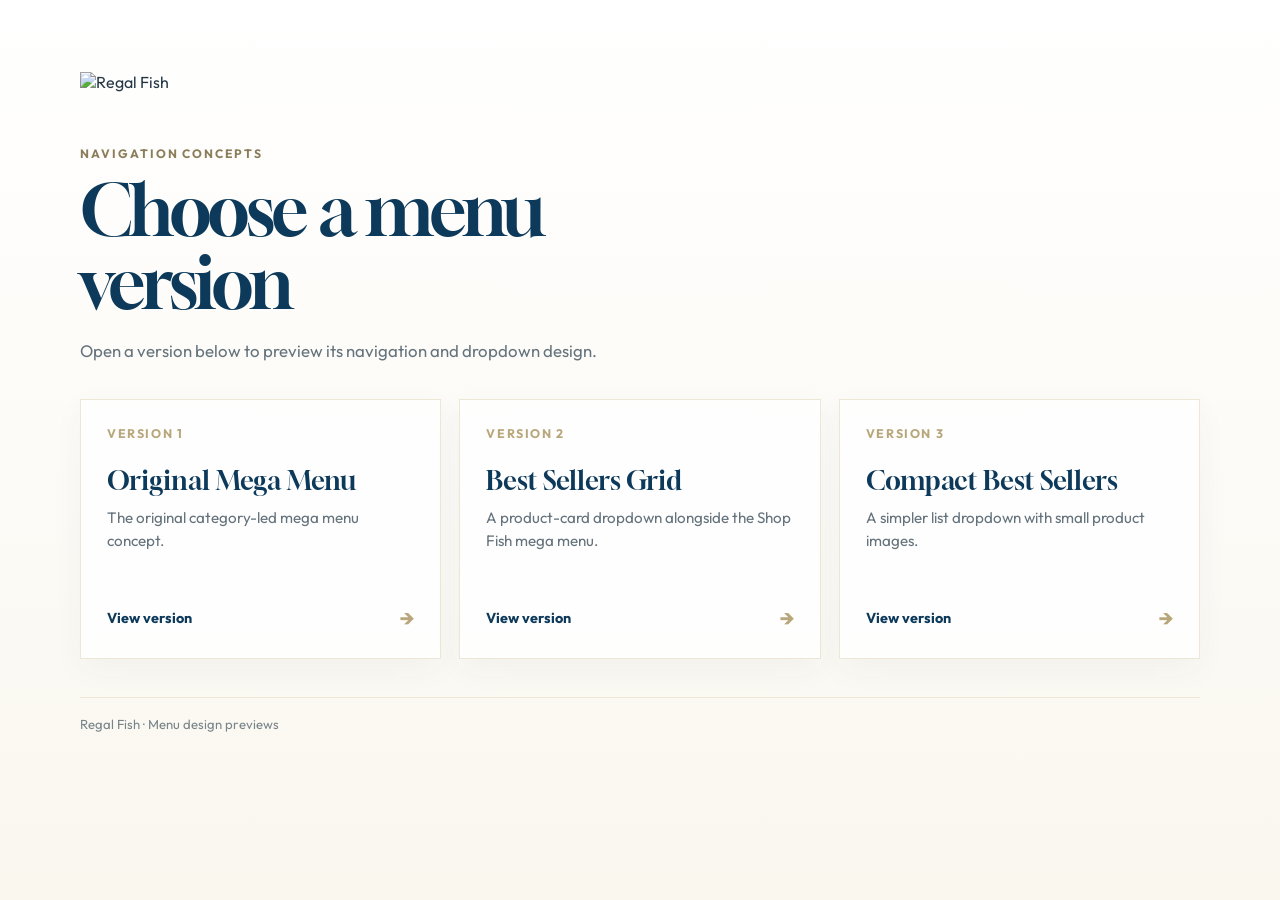
==== commit 82cf8183: "Add files via upload" ====
--- a/index.html
+++ b/index.html
@@ -5,6 +5,10 @@
     <meta name="viewport" content="width=device-width, initial-scale=1">
     <meta name="description" content="Choose a Regal Fish navigation concept to preview.">
     <title>Regal Fish | Menu Concepts</title>
+    <link rel="preconnect" href="https://fonts.googleapis.com">
+    <link rel="preconnect" href="https://fonts.gstatic.com" crossorigin>
+    <link href="https://fonts.googleapis.com/css2?family=Outfit:wght@400;500;600;700&display=swap" rel="stylesheet">
+    <link href="https://fonts.bunny.net/css?family=gloock:400" rel="stylesheet">
     <style>
         :root {
             color-scheme: light;
@@ -20,7 +24,7 @@
             min-height: 100vh;
             color: var(--ink);
             background: linear-gradient(180deg, #fff 0%, var(--cream) 100%);
-            font-family: Arial, Helvetica, sans-serif;
+            font-family: Outfit, sans-serif;
         }
         .page {
             width: min(1120px, calc(100% - 40px));
@@ -28,21 +32,9 @@
             padding: 72px 0 80px;
         }
         .brand {
-            display: inline-flex;
-            align-items: center;
-            gap: 12px;
-            color: var(--navy);
-            font-family: Georgia, 'Times New Roman', serif;
-            font-size: 2rem;
-            font-weight: 700;
-            letter-spacing: -.06em;
-        }
-        .brand-mark {
-            width: 10px;
-            height: 10px;
-            border-radius: 50%;
-            background: var(--gold);
-            box-shadow: 0 0 0 5px rgba(184, 167, 123, .18);
+            display: inline-block;
+            width: min(230px, 62vw);
+            height: auto;
         }
         .intro { max-width: 660px; margin: 54px 0 34px; }
         .eyebrow {
@@ -56,7 +48,7 @@
         h1 {
             margin: 0;
             color: var(--navy);
-            font-family: Georgia, 'Times New Roman', serif;
+            font-family: 'Gloock', serif;
             font-size: clamp(2.5rem, 6vw, 4.4rem);
             font-weight: 400;
             letter-spacing: -.045em;
@@ -100,7 +92,7 @@
         .version h2 {
             margin: 24px 0 10px;
             color: var(--navy);
-            font-family: Georgia, 'Times New Roman', serif;
+            font-family: 'Gloock', serif;
             font-size: 1.65rem;
             font-weight: 400;
             line-height: 1.15;
@@ -141,7 +133,7 @@
 </head>
 <body>
     <main class="page">
-        <div class="brand"><span class="brand-mark" aria-hidden="true"></span>Regal Fish</div>
+        <img class="brand" src="https://cdn11.bigcommerce.com/s-lz0jp6q42t/stencil/526afbd0-7ec4-013f-fe36-4aa1f79feaa5/e/20672ba0-7e9a-013f-3a9b-2e37e71a75be/icons/logo-blue.svg" alt="Regal Fish">
         <section class="intro" aria-labelledby="page-title">
             <p class="eyebrow">Navigation concepts</p>
             <h1 id="page-title">Choose a menu version</h1>
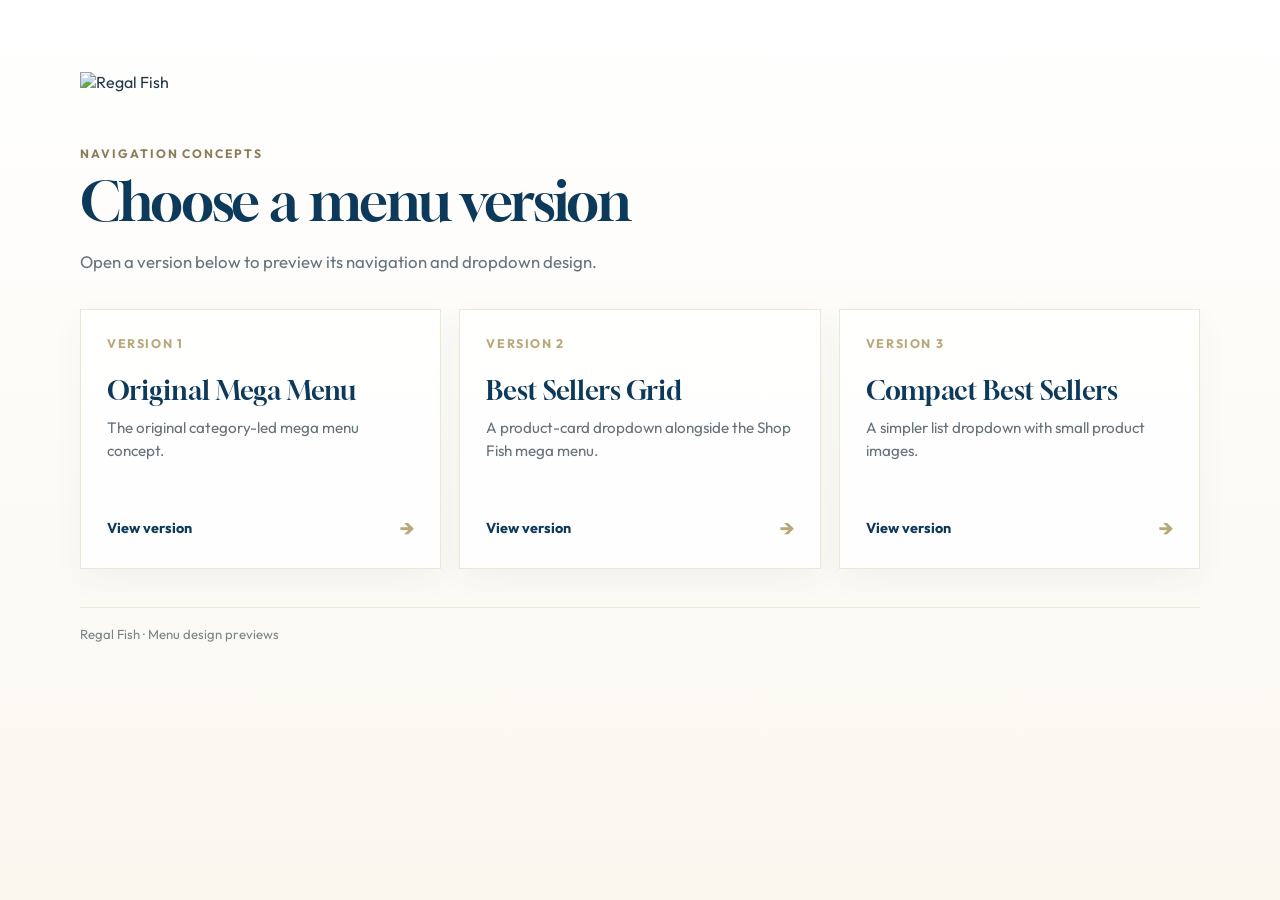
==== commit da8496f7: "Add files via upload" ====
--- a/index.html
+++ b/index.html
@@ -49,9 +49,9 @@
             margin: 0;
             color: var(--navy);
             font-family: 'Gloock', serif;
-            font-size: clamp(2.5rem, 6vw, 4.4rem);
+            font-size: clamp(2.5rem, 6vw, 3.4rem);
             font-weight: 400;
-            letter-spacing: -.045em;
+            letter-spacing: -.025em;
             line-height: 1.04;
         }
         .intro p:last-child {
